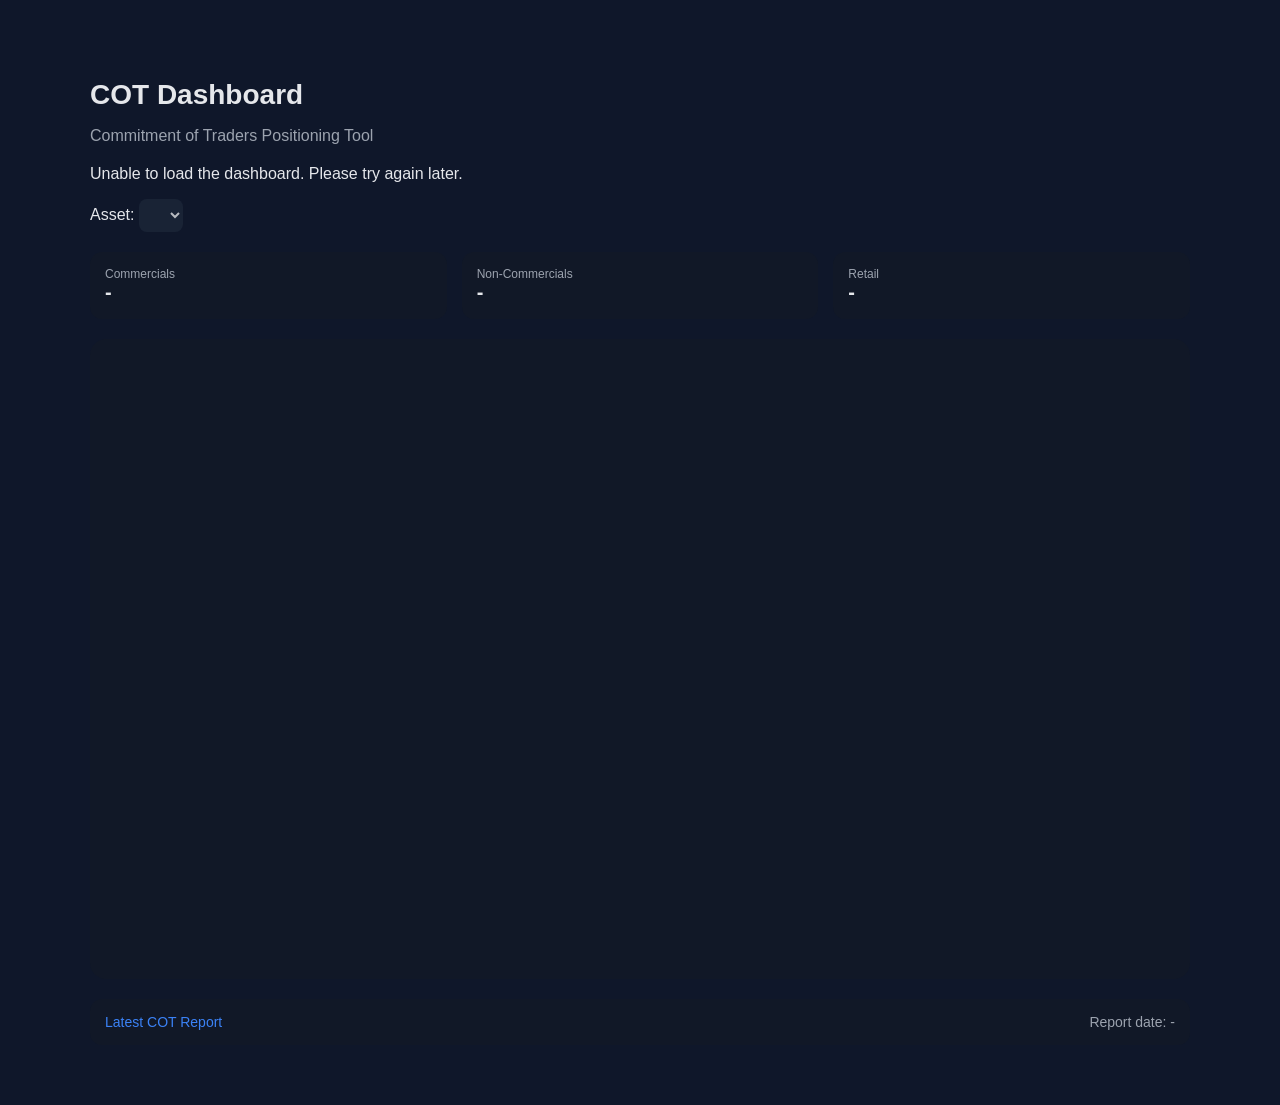
==== site/index.html @ 068308a2 "Migrate hosting from Render to GitHub Pages with automated COT data updates" ====
<!DOCTYPE html>
<html lang="en">
<head>
<meta charset="UTF-8">
<meta name="viewport" content="width=device-width, initial-scale=1">
<title>COT Dashboard</title>

<script src="https://cdn.plot.ly/plotly-2.30.0.min.js"></script>
<script src="./charts.js" defer></script>

<style>
body {
    font-family: -apple-system, BlinkMacSystemFont, "Segoe UI", Roboto, sans-serif;
    background-color: #0f172a;
    color: #e5e7eb;
    margin: 0;
}

.container {
    max-width: 1100px;
    margin: 40px auto;
    padding: 20px;
}

h1 {
    font-size: 28px;
    margin-bottom: 5px;
}

.subtitle {
    color: #9ca3af;
    margin-bottom: 20px;
}

.controls {
    margin-bottom: 20px;
}

select {
    padding: 8px 12px;
    border-radius: 8px;
    border: none;
    background: #1e293b;
    color: white;
}

/* KPI */
.kpi-row {
    display: flex;
    gap: 15px;
    margin-bottom: 20px;
}

.kpi {
    flex: 1;
    background: #111827;
    padding: 15px;
    border-radius: 12px;
}

.kpi-title {
    font-size: 12px;
    color: #9ca3af;
}

.kpi-main {
    display: flex;
    align-items: center;
    gap: 10px;
}

.kpi-value {
    font-size: 20px;
    font-weight: bold;
}

.kpi-change {
    font-size: 13px;
    opacity: 0.9;
}

/* Chart */
.card {
    background: #111827;
    padding: 20px;
    border-radius: 16px;
}

/* Footer */
.footer-bar {
    margin-top: 20px;
    padding: 15px;
    background: #111827;
    border-radius: 12px;
    display: flex;
    justify-content: space-between;
    font-size: 14px;
    color: #9ca3af;
}

.footer-bar a {
    color: #3b82f6;
    text-decoration: none;
}
@media (max-width: 700px) {
    .container { margin: 10px auto; padding: 12px; }
    .kpi-row { flex-direction: column; }
    .footer-bar { gap: 12px; flex-wrap: wrap; }
}
</style>

</head>

<body>

<div class="container">

    <h1>COT Dashboard</h1>
    <p class="subtitle">Commitment of Traders Positioning Tool</p>

    <p id="dataStatus" role="status">Loading COT data…</p>

    <div class="controls">
        <label for="assetSelect">Asset:</label>
        <select id="assetSelect" disabled></select>
    </div>

    <!-- KPI -->
    <div class="kpi-row">

        <div class="kpi">
            <div class="kpi-title">Commercials</div>
            <div class="kpi-main">
                <div class="kpi-value" id="kpiComm">-</div>
                <div class="kpi-change" id="kpiCommChange"></div>
            </div>
        </div>

        <div class="kpi">
            <div class="kpi-title">Non-Commercials</div>
            <div class="kpi-main">
                <div class="kpi-value" id="kpiNonComm">-</div>
                <div class="kpi-change" id="kpiNonCommChange"></div>
            </div>
        </div>

        <div class="kpi">
            <div class="kpi-title">Retail</div>
            <div class="kpi-main">
                <div class="kpi-value" id="kpiRetail">-</div>
                <div class="kpi-change" id="kpiRetailChange"></div>
            </div>
        </div>

    </div>

    <!-- Chart -->
    <div class="card">
        <div id="chartDiv" style="width:100%;height:600px;"></div>
    </div>

    <!-- Footer -->
    <div class="footer-bar">
        <a href="https://www.cftc.gov/MarketReports/CommitmentsofTraders/index.htm" target="_blank" rel="noopener noreferrer">
            Latest COT Report
        </a>

        <span>Report date: <span id="lastUpdate">-</span></span>
    </div>

</div>

</body>
</html>
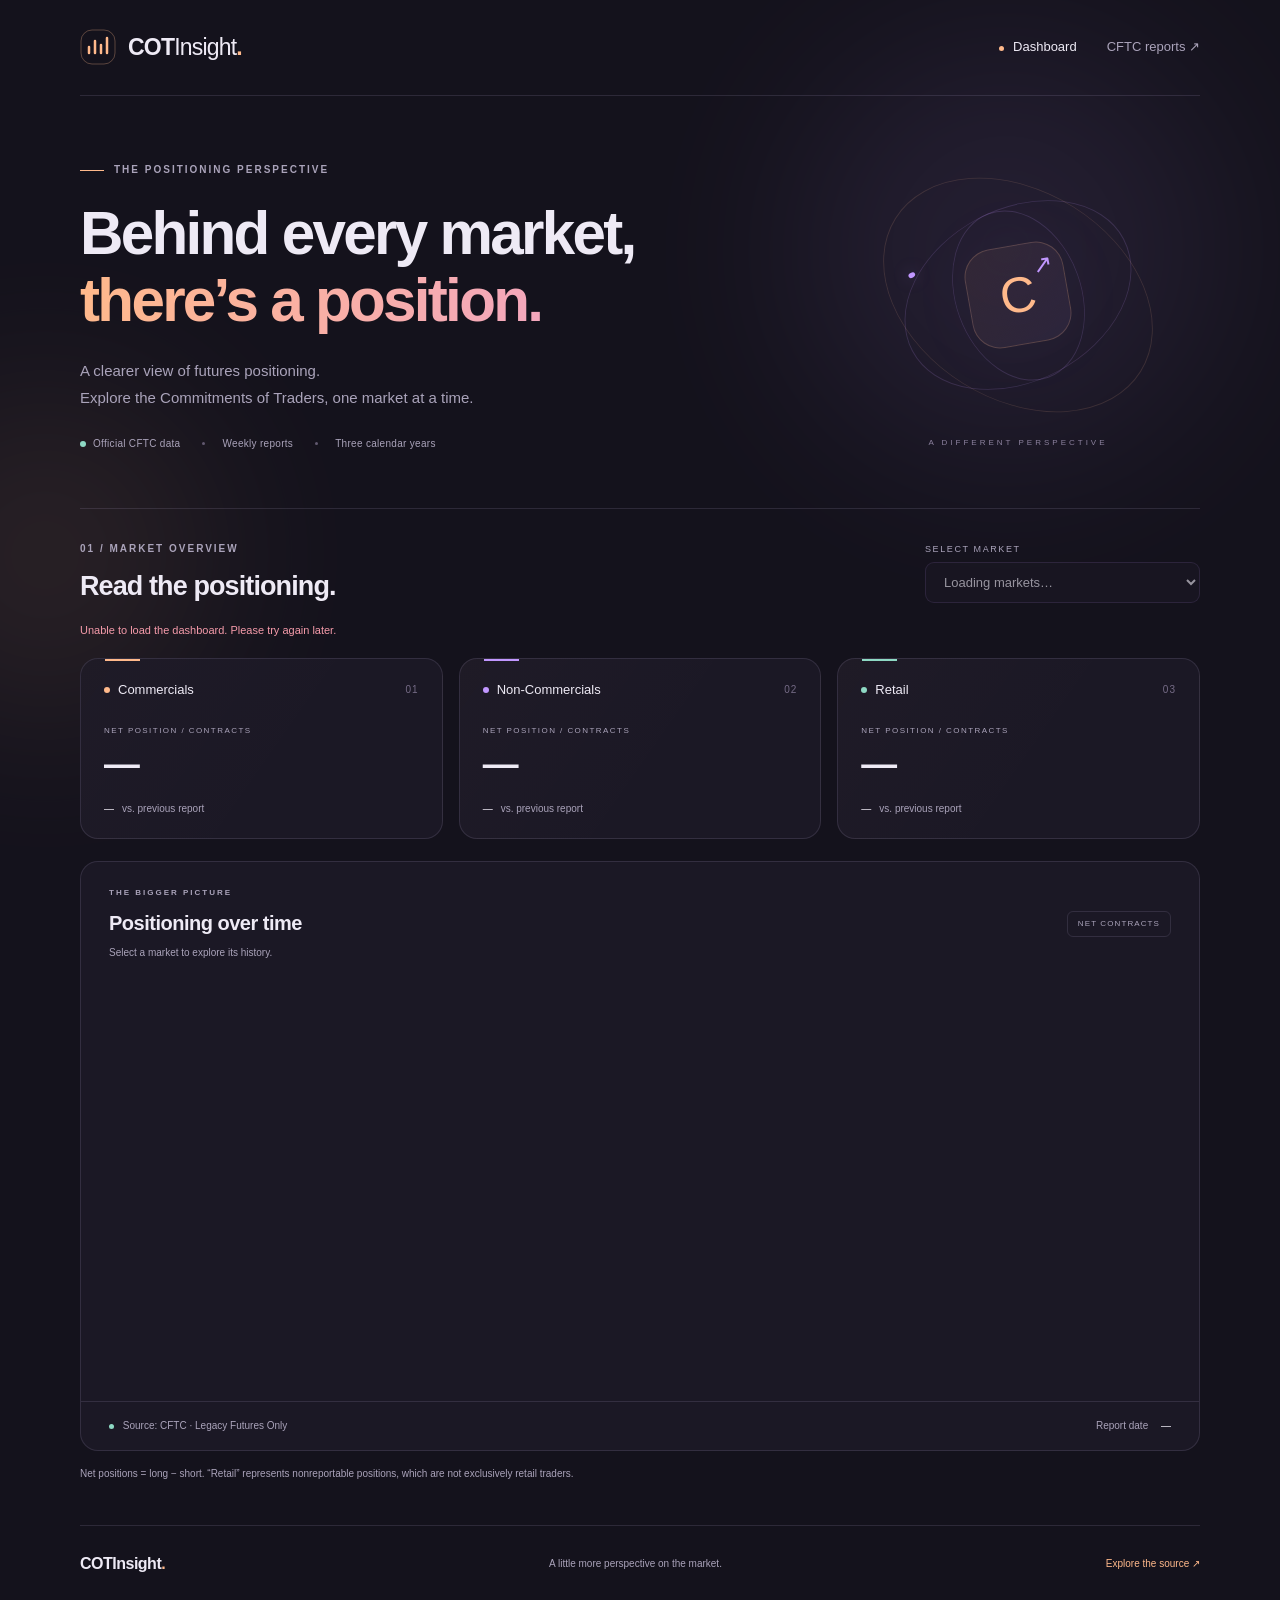
==== commit a5f6dbcd: "Redesign dashboard with animated gradients and unified theme; update website URL" ====
--- a/site/index.html
+++ b/site/index.html
@@ -1,174 +1,63 @@
 <!DOCTYPE html>
 <html lang="en">
 <head>
-<meta charset="UTF-8">
-<meta name="viewport" content="width=device-width, initial-scale=1">
-<title>COT Dashboard</title>
+    <meta charset="UTF-8">
+    <meta name="viewport" content="width=device-width, initial-scale=1">
+    <meta name="theme-color" content="#14121c">
+    <meta name="description" content="Explore futures market positioning with COTInsight. Weekly CFTC data, net positions and an interactive market view.">
+    <title>COTInsight — A clearer view of market positioning</title>
+    <link rel="icon" href="./favicon.svg" type="image/svg+xml">
+    <link rel="stylesheet" href="./styles.css">
+    <script src="https://cdn.plot.ly/plotly-2.30.0.min.js" defer></script>
+    <script src="./charts.js" defer></script>
+</head>
+<body>
+    <a class="skip-link" href="#dashboard">Skip to dashboard</a>
+    <div class="ambient ambient-one" aria-hidden="true"></div>
+    <div class="ambient ambient-two" aria-hidden="true"></div>
+    <div class="container">
+        <header class="topbar">
+            <a class="brand" href="./" aria-label="COTInsight home">
+                <svg class="brand-mark" viewBox="0 0 36 36" fill="none" aria-hidden="true"><rect x="1" y="1" width="34" height="34" rx="11" stroke="currentColor" stroke-opacity=".3"/><path d="M9 24V18M15 24V12M21 24V16M27 24V9" stroke="currentColor" stroke-width="2.5" stroke-linecap="round"/></svg>
+                <span>COT<span class="brand-light">Insight</span><span class="brand-dot">.</span></span>
+            </a>
+            <nav aria-label="Main navigation">
+                <a class="nav-active" href="#dashboard">Dashboard</a>
+                <a href="https://www.cftc.gov/MarketReports/CommitmentsofTraders/index.htm" target="_blank" rel="noopener noreferrer">CFTC reports <span aria-hidden="true">↗</span></a>
+            </nav>
+        </header>
 
-<script src="https://cdn.plot.ly/plotly-2.30.0.min.js"></script>
-<script src="./charts.js" defer></script>
+        <main>
+            <section class="hero" aria-labelledby="hero-title">
+                <div class="eyebrow"><span class="small-line"></span> THE POSITIONING PERSPECTIVE</div>
+                <h1 id="hero-title">Behind every market,<br><span class="gradient-text">there’s a position.</span></h1>
+                <p class="hero-copy">A clearer view of futures positioning.<br>Explore the Commitments of Traders, one market at a time.</p>
+                <div class="hero-tags"><span><i aria-hidden="true"></i> Official CFTC data</span><span>Weekly reports</span><span>Three calendar years</span></div>
+                <div class="hero-art" aria-hidden="true"><div class="orbit orbit-one"></div><div class="orbit orbit-two"></div><div class="orbit orbit-three"></div><div class="art-core">C<span>↗</span></div><span class="art-label">A DIFFERENT PERSPECTIVE</span></div>
+            </section>
 
-<style>
-body {
-    font-family: -apple-system, BlinkMacSystemFont, "Segoe UI", Roboto, sans-serif;
-    background-color: #0f172a;
-    color: #e5e7eb;
-    margin: 0;
-}
+            <section id="dashboard" class="dashboard" aria-labelledby="dashboard-title">
+                <div class="section-heading">
+                    <div><p class="eyebrow">01 / MARKET OVERVIEW</p><h2 id="dashboard-title">Read the positioning.</h2></div>
+                    <div class="controls"><label for="assetSelect">SELECT MARKET</label><select id="assetSelect" disabled><option value="">Loading markets…</option></select></div>
+                </div>
+                <p id="dataStatus" class="data-status" role="status">Loading COT data…</p>
 
-.container {
-    max-width: 1100px;
-    margin: 40px auto;
-    padding: 20px;
-}
+                <div class="kpi-row">
+                    <article class="kpi kpi-commercial"><div class="kpi-top"><h3 class="kpi-title"><span class="series-dot"></span>Commercials</h3><span class="card-index">01</span></div><p class="kpi-caption">NET POSITION / CONTRACTS</p><div class="kpi-value" id="kpiComm">—</div><div class="kpi-bottom"><span class="kpi-change" id="kpiCommChange">—</span><span class="comparison">vs. previous report</span></div></article>
+                    <article class="kpi kpi-noncommercial"><div class="kpi-top"><h3 class="kpi-title"><span class="series-dot"></span>Non-Commercials</h3><span class="card-index">02</span></div><p class="kpi-caption">NET POSITION / CONTRACTS</p><div class="kpi-value" id="kpiNonComm">—</div><div class="kpi-bottom"><span class="kpi-change" id="kpiNonCommChange">—</span><span class="comparison">vs. previous report</span></div></article>
+                    <article class="kpi kpi-retail"><div class="kpi-top"><h3 class="kpi-title"><span class="series-dot"></span>Retail</h3><span class="card-index">03</span></div><p class="kpi-caption">NET POSITION / CONTRACTS</p><div class="kpi-value" id="kpiRetail">—</div><div class="kpi-bottom"><span class="kpi-change" id="kpiRetailChange">—</span><span class="comparison">vs. previous report</span></div></article>
+                </div>
 
-h1 {
-    font-size: 28px;
-    margin-bottom: 5px;
-}
-
-.subtitle {
-    color: #9ca3af;
-    margin-bottom: 20px;
-}
-
-.controls {
-    margin-bottom: 20px;
-}
-
-select {
-    padding: 8px 12px;
-    border-radius: 8px;
-    border: none;
-    background: #1e293b;
-    color: white;
-}
-
-/* KPI */
-.kpi-row {
-    display: flex;
-    gap: 15px;
-    margin-bottom: 20px;
-}
-
-.kpi {
-    flex: 1;
-    background: #111827;
-    padding: 15px;
-    border-radius: 12px;
-}
-
-.kpi-title {
-    font-size: 12px;
-    color: #9ca3af;
-}
-
-.kpi-main {
-    display: flex;
-    align-items: center;
-    gap: 10px;
-}
-
-.kpi-value {
-    font-size: 20px;
-    font-weight: bold;
-}
-
-.kpi-change {
-    font-size: 13px;
-    opacity: 0.9;
-}
-
-/* Chart */
-.card {
-    background: #111827;
-    padding: 20px;
-    border-radius: 16px;
-}
-
-/* Footer */
-.footer-bar {
-    margin-top: 20px;
-    padding: 15px;
-    background: #111827;
-    border-radius: 12px;
-    display: flex;
-    justify-content: space-between;
-    font-size: 14px;
-    color: #9ca3af;
-}
-
-.footer-bar a {
-    color: #3b82f6;
-    text-decoration: none;
-}
-@media (max-width: 700px) {
-    .container { margin: 10px auto; padding: 12px; }
-    .kpi-row { flex-direction: column; }
-    .footer-bar { gap: 12px; flex-wrap: wrap; }
-}
-</style>
-
-</head>
-
-<body>
-
-<div class="container">
-
-    <h1>COT Dashboard</h1>
-    <p class="subtitle">Commitment of Traders Positioning Tool</p>
-
-    <p id="dataStatus" role="status">Loading COT data…</p>
-
-    <div class="controls">
-        <label for="assetSelect">Asset:</label>
-        <select id="assetSelect" disabled></select>
+                <article class="chart-card" aria-labelledby="chart-title">
+                    <div class="chart-heading"><div><p class="eyebrow">THE BIGGER PICTURE</p><h3 id="chart-title">Positioning over time</h3><p id="selectedMarket" class="selected-market">Select a market to explore its history.</p></div><span class="chart-badge">NET CONTRACTS</span></div>
+                    <div id="chartDiv" role="region" aria-label="Interactive net position history chart"></div>
+                    <div class="chart-footer"><span><span class="source-dot"></span> Source: CFTC · Legacy Futures Only</span><span>Report date <strong id="lastUpdate">—</strong></span></div>
+                </article>
+                <p class="data-note">Net positions = long − short. “Retail” represents nonreportable positions, which are not exclusively retail traders.</p>
+            </section>
+        </main>
+        <footer class="footer-bar"><a class="footer-brand" href="./">COTInsight<span>.</span></a><span>A little more perspective on the market.</span><a href="https://www.cftc.gov/MarketReports/CommitmentsofTraders/index.htm" target="_blank" rel="noopener noreferrer">Explore the source <span aria-hidden="true">↗</span></a></footer>
     </div>
-
-    <!-- KPI -->
-    <div class="kpi-row">
-
-        <div class="kpi">
-            <div class="kpi-title">Commercials</div>
-            <div class="kpi-main">
-                <div class="kpi-value" id="kpiComm">-</div>
-                <div class="kpi-change" id="kpiCommChange"></div>
-            </div>
-        </div>
-
-        <div class="kpi">
-            <div class="kpi-title">Non-Commercials</div>
-            <div class="kpi-main">
-                <div class="kpi-value" id="kpiNonComm">-</div>
-                <div class="kpi-change" id="kpiNonCommChange"></div>
-            </div>
-        </div>
-
-        <div class="kpi">
-            <div class="kpi-title">Retail</div>
-            <div class="kpi-main">
-                <div class="kpi-value" id="kpiRetail">-</div>
-                <div class="kpi-change" id="kpiRetailChange"></div>
-            </div>
-        </div>
-
-    </div>
-
-    <!-- Chart -->
-    <div class="card">
-        <div id="chartDiv" style="width:100%;height:600px;"></div>
-    </div>
-
-    <!-- Footer -->
-    <div class="footer-bar">
-        <a href="https://www.cftc.gov/MarketReports/CommitmentsofTraders/index.htm" target="_blank" rel="noopener noreferrer">
-            Latest COT Report
-        </a>
-
-        <span>Report date: <span id="lastUpdate">-</span></span>
-    </div>
-
-</div>
-
 </body>
 </html>
--- a/site/styles.css
+++ b/site/styles.css
@@ -0,0 +1,4 @@
+/* Shared design tokens: extend these for future sections and controls. */
+:root{color-scheme:dark;--bg:#14121c;--surface:#1b1825;--surface-raised:#211d2d;--text:#eeeaf5;--muted:#aaa3ba;--border:rgba(220,200,255,.12);--peach:#ffb98b;--lavender:#c197ff;--mint:#8ed9c4;--positive:#8ed9c4;--negative:#f59baa;--radius:18px;--font:-apple-system,BlinkMacSystemFont,"Segoe UI",sans-serif}
+*{box-sizing:border-box}html{scroll-behavior:smooth;scroll-padding-top:24px}body{margin:0;background:var(--bg);color:var(--text);font-family:var(--font);font-size:14px;line-height:1.6;-webkit-font-smoothing:antialiased}a{color:inherit;text-decoration:none}button,select{font:inherit}a,select{touch-action:manipulation}a:focus-visible,select:focus-visible{outline:2px solid var(--peach);outline-offset:5px}::selection{background:#c197ff55}.container{max-width:1200px;margin:0 auto;padding:0 40px;position:relative}.ambient{position:absolute;pointer-events:none;z-index:-1;border-radius:50%;filter:blur(90px);opacity:.09}.ambient-one{width:420px;height:420px;background:var(--lavender);right:5%;top:40px}.ambient-two{width:330px;height:330px;background:var(--peach);left:-120px;top:390px}.skip-link{position:fixed;top:-100px;left:20px;padding:12px 20px;background:var(--surface);z-index:10}.skip-link:focus{top:12px}.topbar{height:96px;display:flex;align-items:center;justify-content:space-between;border-bottom:1px solid var(--border)}.brand{display:flex;align-items:center;gap:12px;font-size:23px;font-weight:750;letter-spacing:-.8px}.brand-mark{width:36px;color:var(--peach)}.brand-light{font-weight:400}.brand-dot,.footer-brand span{color:var(--peach)}nav{display:flex;gap:30px;align-items:center;font-size:13px;color:var(--muted)}nav a:hover,.footer-bar a:hover{color:var(--peach)}nav .nav-active{color:var(--text)}nav .nav-active:before{content:"";display:inline-block;width:5px;height:5px;background:var(--peach);border-radius:50%;margin-right:9px}.hero{position:relative;padding:66px 0 56px;overflow:hidden}.eyebrow{font-size:10px;font-weight:650;letter-spacing:2px;color:var(--muted);margin:0 0 12px}.hero>.eyebrow{display:flex;align-items:center;gap:10px}.small-line{height:1px;width:24px;background:var(--peach)}h1{font-size:clamp(40px,4.7vw,62px);line-height:1.12;letter-spacing:-2.7px;font-weight:650;margin:22px 0}h2{font-size:27px;letter-spacing:-.9px;line-height:1.3;margin:0;font-weight:600}.gradient-text{color:var(--peach);background:linear-gradient(100deg,var(--peach),#f4a7bc,var(--lavender),var(--peach));background-size:300% 100%;background-clip:text;-webkit-background-clip:text;-webkit-text-fill-color:transparent;animation:gradient-flow 12s ease-in-out infinite}.hero-copy{color:var(--muted);font-size:15px;line-height:1.8;margin:0}.hero-tags{display:flex;gap:22px;margin-top:25px;font-size:10px;letter-spacing:.3px;color:var(--muted)}.hero-tags span{display:flex;align-items:center;gap:7px}.hero-tags span+span:before{content:"";width:3px;height:3px;background:#625970;border-radius:50%;margin-right:10px}.hero-tags i{width:6px;height:6px;background:var(--mint);border-radius:50%}.hero-art{position:absolute;right:27px;top:44px;width:310px;height:310px;display:grid;place-items:center}.orbit{position:absolute;width:240px;height:240px;border:1px solid #c197ff2a;border-radius:50%;transform:rotate(-28deg) scaleY(.72)}.orbit-two{width:290px;height:290px;transform:rotate(32deg) scaleY(.72);border-color:#ffb98b24}.orbit-three{width:175px;height:175px;transform:rotate(70deg) scaleY(.72)}.orbit-one:after{content:"";position:absolute;top:22px;left:31px;width:7px;height:7px;border-radius:50%;background:var(--lavender);box-shadow:0 0 20px #c197ff66}.art-core{height:100px;width:100px;display:grid;place-items:center;border:1px solid #ffb98b33;border-radius:28px;background:linear-gradient(135deg,#ffb98b12,#c197ff12);font-size:50px;font-weight:300;color:var(--peach);transform:rotate(-10deg);box-shadow:0 0 80px #c197ff0b}.art-core span{position:absolute;font-size:24px;right:10px;top:4px;color:var(--lavender)}.art-label{position:absolute;bottom:0;font-size:8px;letter-spacing:3px;color:#8c819e}.dashboard{border-top:1px solid var(--border);padding-top:32px}.section-heading{display:flex;align-items:center;justify-content:space-between;gap:20px}.controls{display:flex;flex-direction:column;gap:6px;width:275px}.controls label{font-size:9px;letter-spacing:1.6px;color:var(--muted)}select{width:100%;padding:11px 36px 11px 14px;border:1px solid #c197ff33;border-radius:9px;background:var(--surface);color:var(--text);cursor:pointer;font-size:13px;text-overflow:ellipsis}select:disabled{opacity:.6;cursor:wait}option{background:var(--surface);color:var(--text)}.data-status{margin:18px 0;color:var(--muted);font-size:11px;min-height:18px}.data-status[data-state="error"]{color:var(--negative)}.kpi-row{display:grid;grid-template-columns:repeat(3,minmax(0,1fr));gap:16px;margin-bottom:22px}.kpi{--series:var(--peach);position:relative;border:1px solid var(--border);border-radius:var(--radius);padding:21px 23px;background:linear-gradient(125deg,#ffb98b04,transparent 60%),var(--surface);transition:border-color .2s,transform .2s;overflow:hidden}.kpi:hover{border-color:#c197ff44;transform:translateY(-2px)}.kpi-noncommercial{--series:var(--lavender)}.kpi-retail{--series:var(--mint)}.kpi:after{content:"";position:absolute;top:0;left:24px;width:35px;height:2px;background:var(--series)}.kpi-top{display:flex;align-items:center;justify-content:space-between}.kpi-title{margin:0;font-size:13px;font-weight:500;display:flex;align-items:center;gap:8px}.series-dot{width:6px;height:6px;border-radius:50%;background:var(--series)}.card-index{font-size:10px;color:#756b86;letter-spacing:1px}.kpi-caption{font-size:8px;letter-spacing:1.45px;color:var(--muted);margin:24px 0 4px}.kpi-value{font-size:clamp(25px,2.8vw,36px);letter-spacing:-1.3px;line-height:1.3;font-weight:550;font-variant-numeric:tabular-nums;color:var(--text)}.kpi-bottom{display:flex;gap:8px;align-items:center;flex-wrap:wrap;margin-top:13px;font-size:10px}.kpi-change{font-variant-numeric:tabular-nums}.comparison{color:var(--muted)}.chart-card{background:var(--surface);border:1px solid var(--border);border-radius:var(--radius);overflow:hidden}.chart-heading{display:flex;justify-content:space-between;align-items:center;padding:25px 28px 0;gap:15px}.chart-heading .eyebrow{font-size:8px;margin-bottom:7px}.chart-heading h3{font-size:20px;font-weight:550;letter-spacing:-.5px;margin:0}.selected-market{color:var(--muted);font-size:10px;margin:6px 0 0;overflow-wrap:anywhere}.chart-badge{font-size:8px;letter-spacing:1.1px;padding:6px 10px;border:1px solid var(--border);border-radius:6px;white-space:nowrap;color:var(--muted)}#chartDiv{height:440px;width:100%}.chart-footer{padding:16px 28px;border-top:1px solid var(--border);display:flex;justify-content:space-between;gap:12px;flex-wrap:wrap;font-size:10px;color:var(--muted)}.chart-footer strong{font-weight:500;color:var(--text);margin-left:10px;font-variant-numeric:tabular-nums}.source-dot{display:inline-block;width:5px;height:5px;background:var(--mint);border-radius:50%;margin-right:6px}.data-note{color:var(--muted);font-size:10px;margin:14px 0 0;line-height:1.8}.footer-bar{margin-top:42px;padding:25px 0 32px;border-top:1px solid var(--border);display:flex;align-items:center;justify-content:space-between;gap:18px;font-size:10px;color:var(--muted)}.footer-brand{font-size:16px;font-weight:600;color:var(--text);letter-spacing:-.5px}.footer-bar>a:last-child{color:var(--peach)}@keyframes gradient-flow{0%,100%{background-position:0% 50%}50%{background-position:100% 50%}}@media(min-width:1500px){.hero{padding-top:78px;padding-bottom:68px}}@media(max-width:1000px){.hero-art{right:-45px;opacity:.65;transform:scale(.8)}h1{font-size:50px}.hero-copy{max-width:500px}.kpi{padding:20px 18px}.hero h1,.hero-copy,.hero-tags{position:relative;z-index:1}}@media(max-width:760px){.container{padding:0 22px}.topbar{height:78px}.brand{font-size:21px}nav{gap:18px;font-size:11px}nav .nav-active{display:none}.hero{padding:42px 0 35px}.hero-art{display:none}h1{font-size:clamp(35px,7vw,50px);letter-spacing:-1.7px}.hero-copy{font-size:13px}.hero-tags{gap:10px;font-size:9px;flex-wrap:wrap}.hero-tags span+span:before{margin-right:2px}.section-heading{align-items:flex-start}h2{font-size:23px}.controls{width:220px}.kpi-row{gap:10px}.kpi{padding:18px 14px}.kpi-title{font-size:11px}.card-index{display:none}.kpi-value{font-size:27px}.kpi-caption{font-size:7px;letter-spacing:.7px}.kpi-bottom{font-size:9px}.chart-heading{padding:22px 20px 0}.chart-footer{padding:15px 20px}#chartDiv{height:390px}.footer-bar{flex-wrap:wrap}.footer-bar>span{display:none}}@media(max-width:520px){.section-heading{flex-direction:column;gap:18px}.controls{width:100%}.kpi-row{grid-template-columns:1fr}.kpi{padding:18px 20px}.kpi-caption{margin-top:15px;font-size:8px}.kpi-title{font-size:13px}.kpi-value{font-size:34px}.kpi-bottom{position:absolute;right:20px;bottom:22px;max-width:110px;justify-content:flex-end;gap:2px;font-size:10px}.comparison{text-align:right}.card-index{display:inline}.chart-badge{display:none}.eyebrow{font-size:9px;letter-spacing:1.5px}.hero-tags{gap:9px}#chartDiv{height:350px}.chart-heading h3{font-size:18px}}
+@media(prefers-reduced-motion:reduce){html{scroll-behavior:auto}*,*::before,*::after{animation:none!important;transition:none!important}.gradient-text{background-position:40% 50%}}
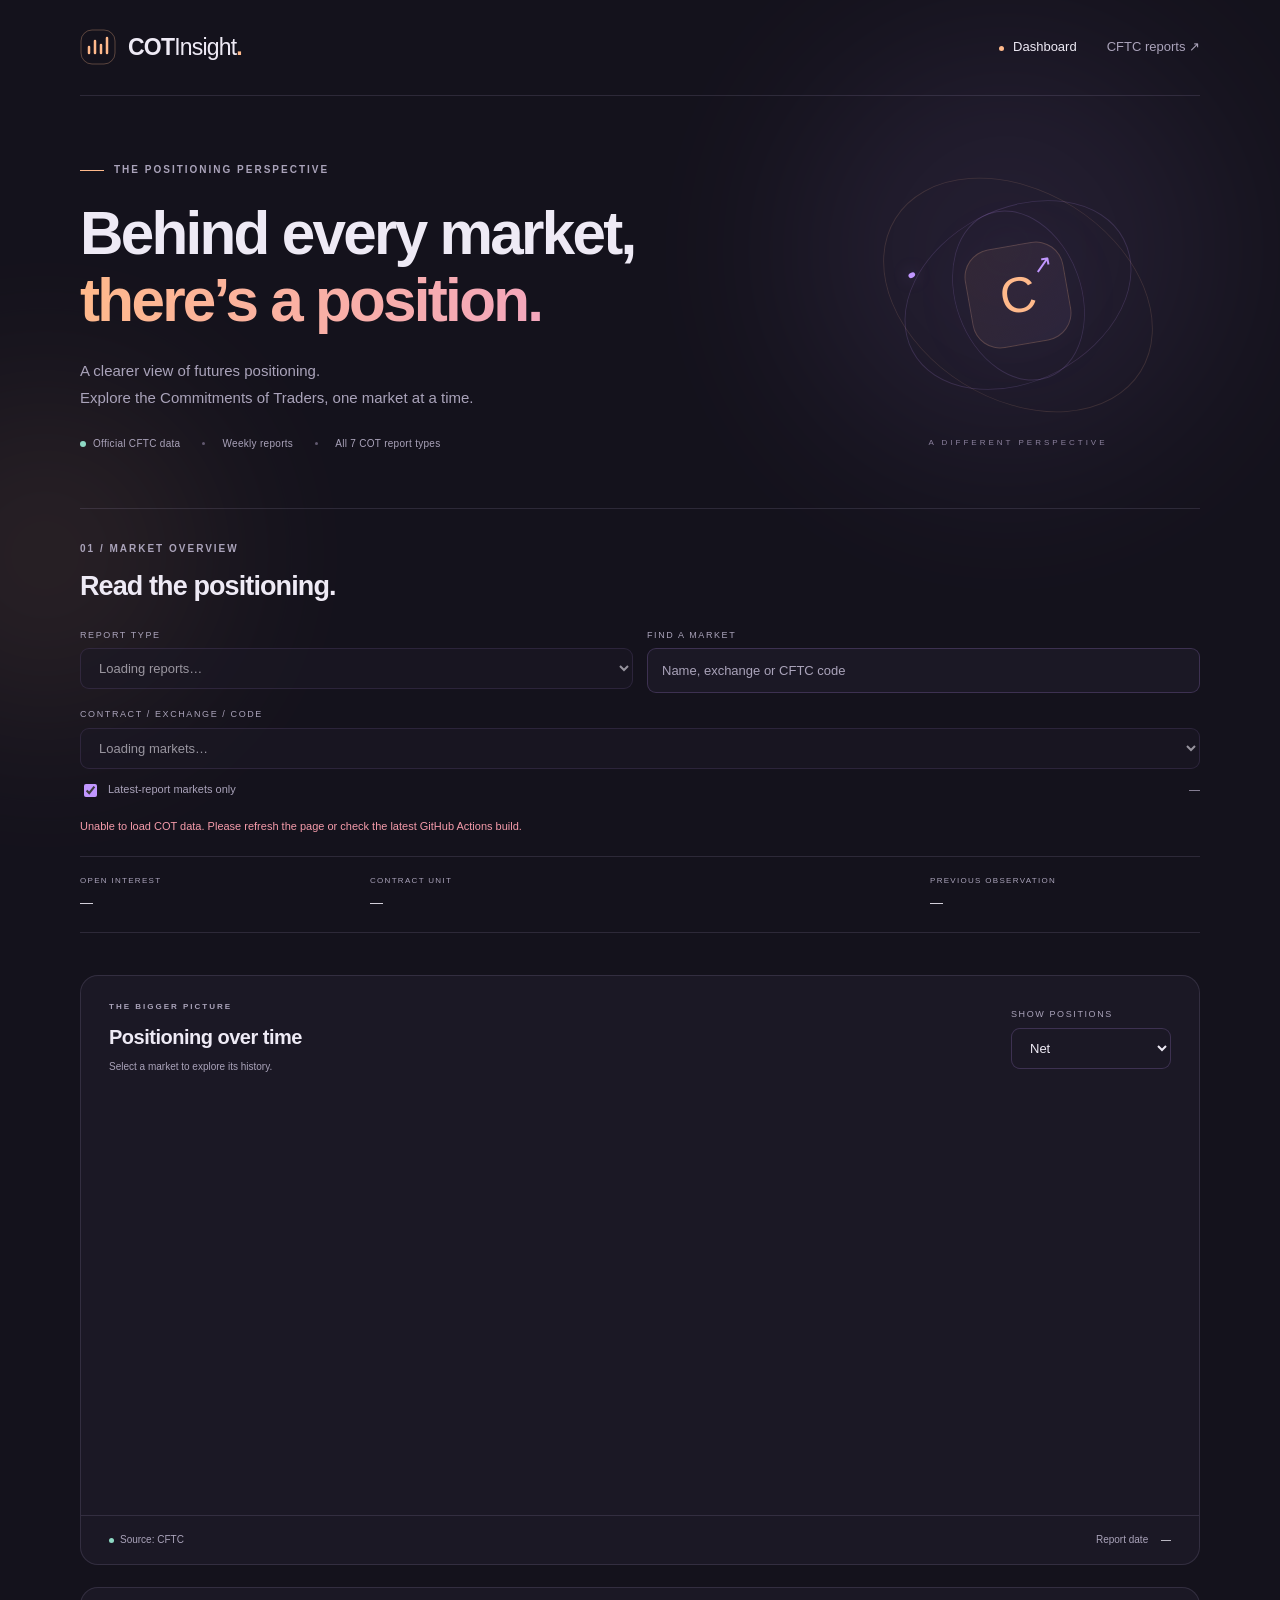
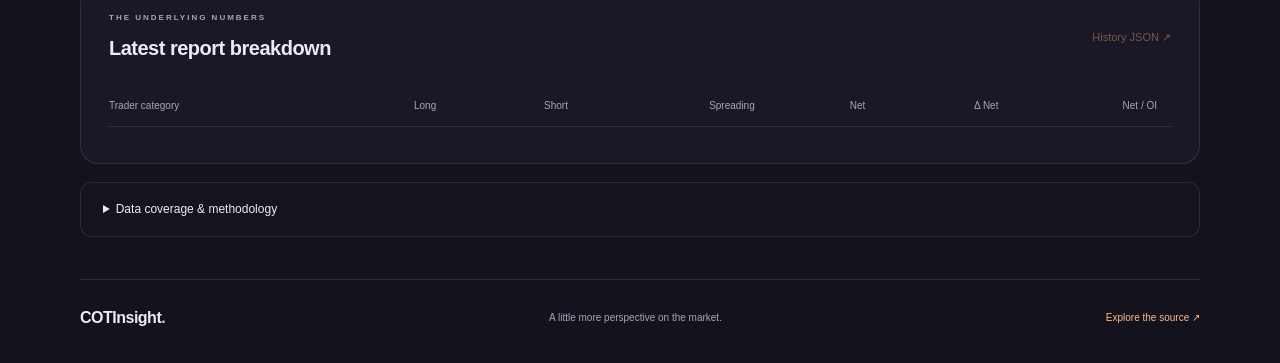
==== commit 6673ad98: "Rebuild COT ingestion with official archives and verified report schemas" ====
--- a/site/index.html
+++ b/site/index.html
@@ -32,29 +32,43 @@
                 <div class="eyebrow"><span class="small-line"></span> THE POSITIONING PERSPECTIVE</div>
                 <h1 id="hero-title">Behind every market,<br><span class="gradient-text">there’s a position.</span></h1>
                 <p class="hero-copy">A clearer view of futures positioning.<br>Explore the Commitments of Traders, one market at a time.</p>
-                <div class="hero-tags"><span><i aria-hidden="true"></i> Official CFTC data</span><span>Weekly reports</span><span>Three calendar years</span></div>
+                <div class="hero-tags"><span><i aria-hidden="true"></i> Official CFTC data</span><span>Weekly reports</span><span id="dataCoverage">All 7 COT report types</span></div>
                 <div class="hero-art" aria-hidden="true"><div class="orbit orbit-one"></div><div class="orbit orbit-two"></div><div class="orbit orbit-three"></div><div class="art-core">C<span>↗</span></div><span class="art-label">A DIFFERENT PERSPECTIVE</span></div>
             </section>
 
             <section id="dashboard" class="dashboard" aria-labelledby="dashboard-title">
                 <div class="section-heading">
                     <div><p class="eyebrow">01 / MARKET OVERVIEW</p><h2 id="dashboard-title">Read the positioning.</h2></div>
-                    <div class="controls"><label for="assetSelect">SELECT MARKET</label><select id="assetSelect" disabled><option value="">Loading markets…</option></select></div>
                 </div>
+                <div class="data-controls">
+                    <div class="controls"><label for="reportSelect">REPORT TYPE</label><select id="reportSelect" disabled><option>Loading reports…</option></select></div>
+                    <div class="controls"><label for="marketSearch">FIND A MARKET</label><input id="marketSearch" type="search" placeholder="Name, exchange or CFTC code" disabled autocomplete="off"></div>
+                    <div class="controls market-control"><label for="assetSelect">CONTRACT / EXCHANGE / CODE</label><select id="assetSelect" disabled><option>Loading markets…</option></select></div>
+                </div>
+                <div class="filter-summary"><label class="checkbox-label"><input type="checkbox" id="latestOnly" checked> Latest-report markets only</label><span id="marketCount">—</span></div>
+                <p id="reportDescription" class="report-description"></p>
                 <p id="dataStatus" class="data-status" role="status">Loading COT data…</p>
 
-                <div class="kpi-row">
-                    <article class="kpi kpi-commercial"><div class="kpi-top"><h3 class="kpi-title"><span class="series-dot"></span>Commercials</h3><span class="card-index">01</span></div><p class="kpi-caption">NET POSITION / CONTRACTS</p><div class="kpi-value" id="kpiComm">—</div><div class="kpi-bottom"><span class="kpi-change" id="kpiCommChange">—</span><span class="comparison">vs. previous report</span></div></article>
-                    <article class="kpi kpi-noncommercial"><div class="kpi-top"><h3 class="kpi-title"><span class="series-dot"></span>Non-Commercials</h3><span class="card-index">02</span></div><p class="kpi-caption">NET POSITION / CONTRACTS</p><div class="kpi-value" id="kpiNonComm">—</div><div class="kpi-bottom"><span class="kpi-change" id="kpiNonCommChange">—</span><span class="comparison">vs. previous report</span></div></article>
-                    <article class="kpi kpi-retail"><div class="kpi-top"><h3 class="kpi-title"><span class="series-dot"></span>Retail</h3><span class="card-index">03</span></div><p class="kpi-caption">NET POSITION / CONTRACTS</p><div class="kpi-value" id="kpiRetail">—</div><div class="kpi-bottom"><span class="kpi-change" id="kpiRetailChange">—</span><span class="comparison">vs. previous report</span></div></article>
-                </div>
-
-                <article class="chart-card" aria-labelledby="chart-title">
-                    <div class="chart-heading"><div><p class="eyebrow">THE BIGGER PICTURE</p><h3 id="chart-title">Positioning over time</h3><p id="selectedMarket" class="selected-market">Select a market to explore its history.</p></div><span class="chart-badge">NET CONTRACTS</span></div>
+                <div class="market-facts"><div><span>OPEN INTEREST</span><strong id="openInterest">—</strong></div><div><span>CONTRACT UNIT</span><strong id="unitLabel">—</strong></div><div><span>PREVIOUS OBSERVATION</span><strong id="comparisonDate">—</strong></div></div>
+                <div class="kpi-row" id="kpiRow" aria-live="polite"></div>
+                <article class="chart-card" aria-labelledby="chartTitle">
+                    <div class="chart-heading"><div><p class="eyebrow">THE BIGGER PICTURE</p><h3 id="chartTitle">Positioning over time</h3><p id="selectedMarket" class="selected-market">Select a market to explore its history.</p></div><div class="controls chart-metric"><label for="metricSelect">SHOW POSITIONS</label><select id="metricSelect"><option value="net">Net</option><option value="long">Long</option><option value="short">Short</option><option value="spreading">Spreading</option></select></div></div>
                     <div id="chartDiv" role="region" aria-label="Interactive net position history chart"></div>
-                    <div class="chart-footer"><span><span class="source-dot"></span> Source: CFTC · Legacy Futures Only</span><span>Report date <strong id="lastUpdate">—</strong></span></div>
+                    <div class="chart-footer"><span><span class="source-dot"></span><span id="sourceLabel">Source: CFTC</span></span><span>Report date <strong id="lastUpdate">—</strong></span></div>
                 </article>
-                <p class="data-note">Net positions = long − short. “Retail” represents nonreportable positions, which are not exclusively retail traders.</p>
+                <section class="positions-panel" aria-labelledby="positionsTitle">
+                    <div class="table-heading"><div><p class="eyebrow">THE UNDERLYING NUMBERS</p><h3 id="positionsTitle">Latest report breakdown</h3></div><a id="historyDownload" class="export-link" download aria-disabled="true">History JSON ↗</a></div>
+                    <div class="table-scroll" tabindex="0" role="region" aria-label="Latest positions, horizontally scrollable"><table><thead><tr><th scope="col">Trader category</th><th scope="col">Long</th><th scope="col">Short</th><th scope="col">Spreading</th><th scope="col">Net</th><th scope="col">Δ Net</th><th scope="col">Net / OI</th></tr></thead><tbody id="positionsBody"></tbody></table></div>
+                    <p id="comparisonNote" class="data-note"></p><p id="roundingNote" class="data-note"></p>
+                </section>
+                <details class="methodology"><summary>Data coverage &amp; methodology</summary><div class="methodology-body">
+                    <p>Coverage: <span id="coverageText">—</span>. Dataset built: <span id="generatedAt">—</span>.</p>
+                    <p>Markets are identified by CFTC contract code, separately for each report type. Mini, Micro, exchange-specific and consolidated series are never merged. Turn off “Latest-report markets only” to include older series.</p>
+                    <p>Net = Long − Short. Spreading positions count on both sides and do not add to Net. Net / OI is a signed net share of total open interest. “—” means missing data or a field not applicable to that category; it does not mean zero.</p>
+                    <p>Dates refer to the position reference date, not the publication or download date. Changes compare consecutive available observations, with their dates shown above. Nonreportable positions are not exclusively retail traders. Green/red changes indicate direction, not profitability.</p>
+                    <p>The chart and table use the source's All-maturities position fields. Other published columns, including changes, percentages, trader counts, concentration and Old/Other maturity fields where provided, remain in the complete source JSON. Each raw row references its original column schema; suppressed values are preserved.</p>
+                    <div class="methodology-links"><a id="rawDownload" class="export-link" download aria-disabled="true">Complete source JSON ↗</a><a href="https://www.cftc.gov/MarketReports/CommitmentsofTraders/HistoricalCompressed/index.htm" target="_blank" rel="noopener noreferrer">Official archives ↗</a><a href="https://www.cftc.gov/MarketReports/CommitmentsofTraders/ExplanatoryNotes/index.htm" target="_blank" rel="noopener noreferrer">CFTC definitions ↗</a></div>
+                </div></details>
             </section>
         </main>
         <footer class="footer-bar"><a class="footer-brand" href="./">COTInsight<span>.</span></a><span>A little more perspective on the market.</span><a href="https://www.cftc.gov/MarketReports/CommitmentsofTraders/index.htm" target="_blank" rel="noopener noreferrer">Explore the source <span aria-hidden="true">↗</span></a></footer>
--- a/site/styles.css
+++ b/site/styles.css
@@ -2,3 +2,7 @@
 :root{color-scheme:dark;--bg:#14121c;--surface:#1b1825;--surface-raised:#211d2d;--text:#eeeaf5;--muted:#aaa3ba;--border:rgba(220,200,255,.12);--peach:#ffb98b;--lavender:#c197ff;--mint:#8ed9c4;--positive:#8ed9c4;--negative:#f59baa;--radius:18px;--font:-apple-system,BlinkMacSystemFont,"Segoe UI",sans-serif}
 *{box-sizing:border-box}html{scroll-behavior:smooth;scroll-padding-top:24px}body{margin:0;background:var(--bg);color:var(--text);font-family:var(--font);font-size:14px;line-height:1.6;-webkit-font-smoothing:antialiased}a{color:inherit;text-decoration:none}button,select{font:inherit}a,select{touch-action:manipulation}a:focus-visible,select:focus-visible{outline:2px solid var(--peach);outline-offset:5px}::selection{background:#c197ff55}.container{max-width:1200px;margin:0 auto;padding:0 40px;position:relative}.ambient{position:absolute;pointer-events:none;z-index:-1;border-radius:50%;filter:blur(90px);opacity:.09}.ambient-one{width:420px;height:420px;background:var(--lavender);right:5%;top:40px}.ambient-two{width:330px;height:330px;background:var(--peach);left:-120px;top:390px}.skip-link{position:fixed;top:-100px;left:20px;padding:12px 20px;background:var(--surface);z-index:10}.skip-link:focus{top:12px}.topbar{height:96px;display:flex;align-items:center;justify-content:space-between;border-bottom:1px solid var(--border)}.brand{display:flex;align-items:center;gap:12px;font-size:23px;font-weight:750;letter-spacing:-.8px}.brand-mark{width:36px;color:var(--peach)}.brand-light{font-weight:400}.brand-dot,.footer-brand span{color:var(--peach)}nav{display:flex;gap:30px;align-items:center;font-size:13px;color:var(--muted)}nav a:hover,.footer-bar a:hover{color:var(--peach)}nav .nav-active{color:var(--text)}nav .nav-active:before{content:"";display:inline-block;width:5px;height:5px;background:var(--peach);border-radius:50%;margin-right:9px}.hero{position:relative;padding:66px 0 56px;overflow:hidden}.eyebrow{font-size:10px;font-weight:650;letter-spacing:2px;color:var(--muted);margin:0 0 12px}.hero>.eyebrow{display:flex;align-items:center;gap:10px}.small-line{height:1px;width:24px;background:var(--peach)}h1{font-size:clamp(40px,4.7vw,62px);line-height:1.12;letter-spacing:-2.7px;font-weight:650;margin:22px 0}h2{font-size:27px;letter-spacing:-.9px;line-height:1.3;margin:0;font-weight:600}.gradient-text{color:var(--peach);background:linear-gradient(100deg,var(--peach),#f4a7bc,var(--lavender),var(--peach));background-size:300% 100%;background-clip:text;-webkit-background-clip:text;-webkit-text-fill-color:transparent;animation:gradient-flow 12s ease-in-out infinite}.hero-copy{color:var(--muted);font-size:15px;line-height:1.8;margin:0}.hero-tags{display:flex;gap:22px;margin-top:25px;font-size:10px;letter-spacing:.3px;color:var(--muted)}.hero-tags span{display:flex;align-items:center;gap:7px}.hero-tags span+span:before{content:"";width:3px;height:3px;background:#625970;border-radius:50%;margin-right:10px}.hero-tags i{width:6px;height:6px;background:var(--mint);border-radius:50%}.hero-art{position:absolute;right:27px;top:44px;width:310px;height:310px;display:grid;place-items:center}.orbit{position:absolute;width:240px;height:240px;border:1px solid #c197ff2a;border-radius:50%;transform:rotate(-28deg) scaleY(.72)}.orbit-two{width:290px;height:290px;transform:rotate(32deg) scaleY(.72);border-color:#ffb98b24}.orbit-three{width:175px;height:175px;transform:rotate(70deg) scaleY(.72)}.orbit-one:after{content:"";position:absolute;top:22px;left:31px;width:7px;height:7px;border-radius:50%;background:var(--lavender);box-shadow:0 0 20px #c197ff66}.art-core{height:100px;width:100px;display:grid;place-items:center;border:1px solid #ffb98b33;border-radius:28px;background:linear-gradient(135deg,#ffb98b12,#c197ff12);font-size:50px;font-weight:300;color:var(--peach);transform:rotate(-10deg);box-shadow:0 0 80px #c197ff0b}.art-core span{position:absolute;font-size:24px;right:10px;top:4px;color:var(--lavender)}.art-label{position:absolute;bottom:0;font-size:8px;letter-spacing:3px;color:#8c819e}.dashboard{border-top:1px solid var(--border);padding-top:32px}.section-heading{display:flex;align-items:center;justify-content:space-between;gap:20px}.controls{display:flex;flex-direction:column;gap:6px;width:275px}.controls label{font-size:9px;letter-spacing:1.6px;color:var(--muted)}select{width:100%;padding:11px 36px 11px 14px;border:1px solid #c197ff33;border-radius:9px;background:var(--surface);color:var(--text);cursor:pointer;font-size:13px;text-overflow:ellipsis}select:disabled{opacity:.6;cursor:wait}option{background:var(--surface);color:var(--text)}.data-status{margin:18px 0;color:var(--muted);font-size:11px;min-height:18px}.data-status[data-state="error"]{color:var(--negative)}.kpi-row{display:grid;grid-template-columns:repeat(3,minmax(0,1fr));gap:16px;margin-bottom:22px}.kpi{--series:var(--peach);position:relative;border:1px solid var(--border);border-radius:var(--radius);padding:21px 23px;background:linear-gradient(125deg,#ffb98b04,transparent 60%),var(--surface);transition:border-color .2s,transform .2s;overflow:hidden}.kpi:hover{border-color:#c197ff44;transform:translateY(-2px)}.kpi-noncommercial{--series:var(--lavender)}.kpi-retail{--series:var(--mint)}.kpi:after{content:"";position:absolute;top:0;left:24px;width:35px;height:2px;background:var(--series)}.kpi-top{display:flex;align-items:center;justify-content:space-between}.kpi-title{margin:0;font-size:13px;font-weight:500;display:flex;align-items:center;gap:8px}.series-dot{width:6px;height:6px;border-radius:50%;background:var(--series)}.card-index{font-size:10px;color:#756b86;letter-spacing:1px}.kpi-caption{font-size:8px;letter-spacing:1.45px;color:var(--muted);margin:24px 0 4px}.kpi-value{font-size:clamp(25px,2.8vw,36px);letter-spacing:-1.3px;line-height:1.3;font-weight:550;font-variant-numeric:tabular-nums;color:var(--text)}.kpi-bottom{display:flex;gap:8px;align-items:center;flex-wrap:wrap;margin-top:13px;font-size:10px}.kpi-change{font-variant-numeric:tabular-nums}.comparison{color:var(--muted)}.chart-card{background:var(--surface);border:1px solid var(--border);border-radius:var(--radius);overflow:hidden}.chart-heading{display:flex;justify-content:space-between;align-items:center;padding:25px 28px 0;gap:15px}.chart-heading .eyebrow{font-size:8px;margin-bottom:7px}.chart-heading h3{font-size:20px;font-weight:550;letter-spacing:-.5px;margin:0}.selected-market{color:var(--muted);font-size:10px;margin:6px 0 0;overflow-wrap:anywhere}.chart-badge{font-size:8px;letter-spacing:1.1px;padding:6px 10px;border:1px solid var(--border);border-radius:6px;white-space:nowrap;color:var(--muted)}#chartDiv{height:440px;width:100%}.chart-footer{padding:16px 28px;border-top:1px solid var(--border);display:flex;justify-content:space-between;gap:12px;flex-wrap:wrap;font-size:10px;color:var(--muted)}.chart-footer strong{font-weight:500;color:var(--text);margin-left:10px;font-variant-numeric:tabular-nums}.source-dot{display:inline-block;width:5px;height:5px;background:var(--mint);border-radius:50%;margin-right:6px}.data-note{color:var(--muted);font-size:10px;margin:14px 0 0;line-height:1.8}.footer-bar{margin-top:42px;padding:25px 0 32px;border-top:1px solid var(--border);display:flex;align-items:center;justify-content:space-between;gap:18px;font-size:10px;color:var(--muted)}.footer-brand{font-size:16px;font-weight:600;color:var(--text);letter-spacing:-.5px}.footer-bar>a:last-child{color:var(--peach)}@keyframes gradient-flow{0%,100%{background-position:0% 50%}50%{background-position:100% 50%}}@media(min-width:1500px){.hero{padding-top:78px;padding-bottom:68px}}@media(max-width:1000px){.hero-art{right:-45px;opacity:.65;transform:scale(.8)}h1{font-size:50px}.hero-copy{max-width:500px}.kpi{padding:20px 18px}.hero h1,.hero-copy,.hero-tags{position:relative;z-index:1}}@media(max-width:760px){.container{padding:0 22px}.topbar{height:78px}.brand{font-size:21px}nav{gap:18px;font-size:11px}nav .nav-active{display:none}.hero{padding:42px 0 35px}.hero-art{display:none}h1{font-size:clamp(35px,7vw,50px);letter-spacing:-1.7px}.hero-copy{font-size:13px}.hero-tags{gap:10px;font-size:9px;flex-wrap:wrap}.hero-tags span+span:before{margin-right:2px}.section-heading{align-items:flex-start}h2{font-size:23px}.controls{width:220px}.kpi-row{gap:10px}.kpi{padding:18px 14px}.kpi-title{font-size:11px}.card-index{display:none}.kpi-value{font-size:27px}.kpi-caption{font-size:7px;letter-spacing:.7px}.kpi-bottom{font-size:9px}.chart-heading{padding:22px 20px 0}.chart-footer{padding:15px 20px}#chartDiv{height:390px}.footer-bar{flex-wrap:wrap}.footer-bar>span{display:none}}@media(max-width:520px){.section-heading{flex-direction:column;gap:18px}.controls{width:100%}.kpi-row{grid-template-columns:1fr}.kpi{padding:18px 20px}.kpi-caption{margin-top:15px;font-size:8px}.kpi-title{font-size:13px}.kpi-value{font-size:34px}.kpi-bottom{position:absolute;right:20px;bottom:22px;max-width:110px;justify-content:flex-end;gap:2px;font-size:10px}.comparison{text-align:right}.card-index{display:inline}.chart-badge{display:none}.eyebrow{font-size:9px;letter-spacing:1.5px}.hero-tags{gap:9px}#chartDiv{height:350px}.chart-heading h3{font-size:18px}}
 @media(prefers-reduced-motion:reduce){html{scroll-behavior:auto}*,*::before,*::after{animation:none!important;transition:none!important}.gradient-text{background-position:40% 50%}}
+/* Report-independent data controls and tables. */
+.data-controls{display:grid;grid-template-columns:1fr 1fr;gap:14px;margin-top:24px}.data-controls .controls{width:100%;min-width:0}.data-controls .market-control{grid-column:1/-1}input[type="search"]{width:100%;font:inherit;font-size:13px;padding:11px 14px;border:1px solid #c197ff33;border-radius:9px;background:var(--surface);color:var(--text);height:45px}input[type="search"]:focus-visible,.table-scroll:focus-visible,summary:focus-visible{outline:2px solid var(--peach);outline-offset:3px}input::placeholder{color:var(--muted)}.filter-summary{display:flex;justify-content:space-between;gap:14px;margin:12px 0;font-size:11px;color:var(--muted)}.checkbox-label{display:flex;gap:8px;align-items:center;cursor:pointer}input[type="checkbox"]{accent-color:var(--lavender)}.report-description{font-size:12px;line-height:1.8;color:var(--muted);max-width:1000px;margin:18px 0}.data-status[data-state="warning"]{color:var(--peach)}.market-facts{display:grid;grid-template-columns:1fr 2fr 1fr;border-top:1px solid var(--border);border-bottom:1px solid var(--border);padding:18px 0;margin:20px 0;gap:20px}.market-facts span{display:block;font-size:8px;letter-spacing:1.3px;color:var(--muted)}.market-facts strong{display:block;font-size:13px;font-weight:500;margin-top:6px;overflow-wrap:anywhere}.kpi-title{line-height:1.5;min-height:20px}.kpi-title .series-dot{flex-shrink:0}.kpi-caption{margin-top:18px}.kpi-bottom .comparison{font-size:9px}.positions-panel{margin-top:22px;background:var(--surface);border:1px solid var(--border);border-radius:var(--radius);padding:24px 28px}.table-heading{display:flex;justify-content:space-between;align-items:center;gap:16px}.table-heading h3{font-size:20px;font-weight:550;letter-spacing:-.5px;margin:0}.table-heading .eyebrow{font-size:8px;margin-bottom:7px}.export-link{color:var(--peach);font-size:11px;cursor:pointer;white-space:nowrap}.export-link[aria-disabled="true"]{pointer-events:none;opacity:.4}.table-scroll{overflow-x:auto;margin:22px 0 12px}table{width:100%;border-collapse:collapse;white-space:nowrap;font-size:12px}th,td{padding:12px 14px;border-bottom:1px solid var(--border);text-align:right;font-variant-numeric:tabular-nums}th:first-child{text-align:left;padding-left:0}thead th{font-size:10px;color:var(--muted);font-weight:500}tbody th{font-weight:500}.chart-metric{width:160px;flex-shrink:0}.methodology{margin-top:18px;border:1px solid var(--border);border-radius:12px;padding:17px 22px;background:#1b182566}.methodology summary{cursor:pointer;color:var(--text);font-size:12px}.methodology-body{font-size:11px;color:var(--muted);line-height:1.9;padding-top:8px}.methodology-links{display:flex;gap:22px;flex-wrap:wrap;margin-top:18px;color:var(--peach)}.data-note:empty{display:none}
+@media(max-width:760px){.market-facts{grid-template-columns:1fr 2fr}.market-facts>div:last-child{grid-column:1/-1}.positions-panel{padding:22px 20px}.chart-metric{width:135px}.kpi-title{font-size:12px}.kpi-value{font-size:26px}.table-heading{align-items:flex-start}.export-link{font-size:10px}}
+@media(max-width:520px){.data-controls{grid-template-columns:1fr}.data-controls .market-control{grid-column:auto}.filter-summary{align-items:flex-start;font-size:10px}.market-facts{grid-template-columns:1fr}.market-facts>div:last-child{grid-column:auto}.kpi-bottom{position:static;max-width:none;justify-content:flex-start;margin-top:12px}.kpi-title{font-size:13px}.kpi-value{font-size:34px}.chart-heading{align-items:flex-start;flex-direction:column;gap:12px}.chart-metric{width:100%}.table-heading{flex-direction:column;gap:12px}.table-scroll{margin-top:14px}.methodology{padding:16px}.hero-tags{font-size:8px}}
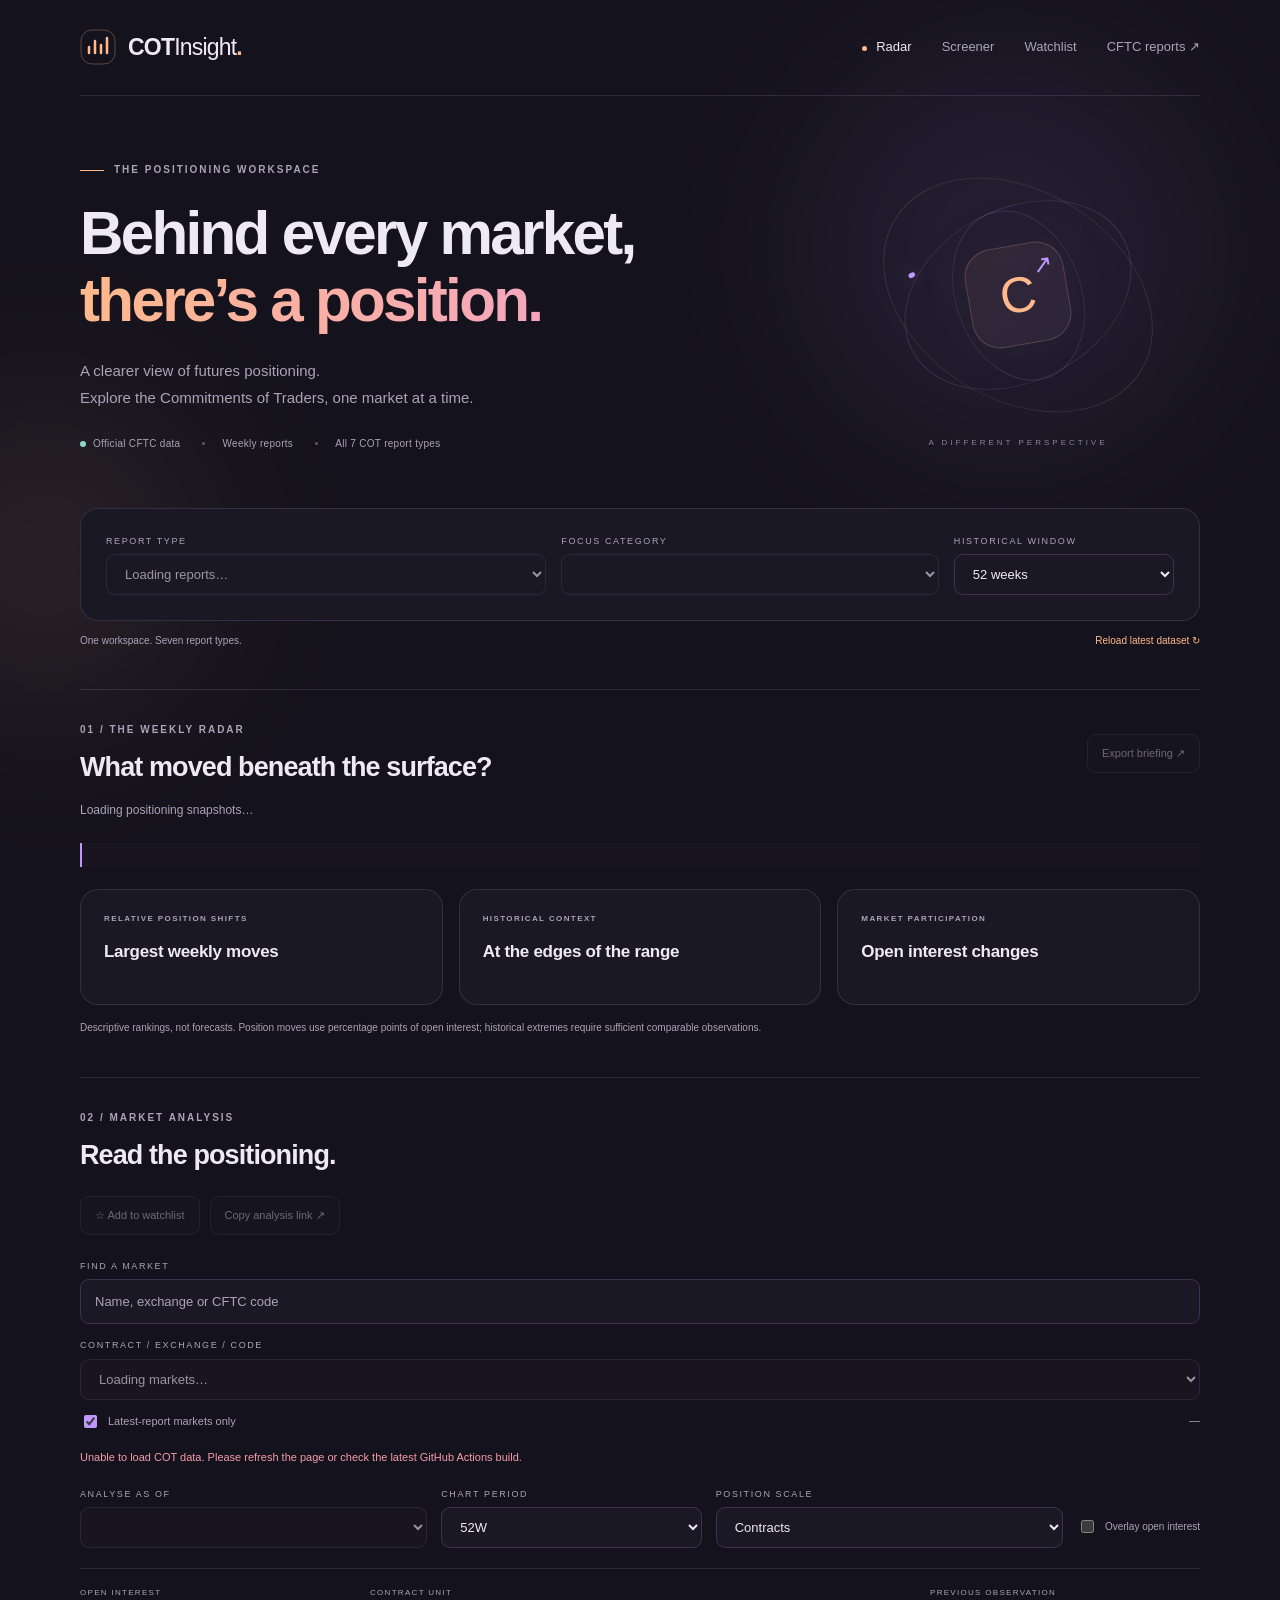
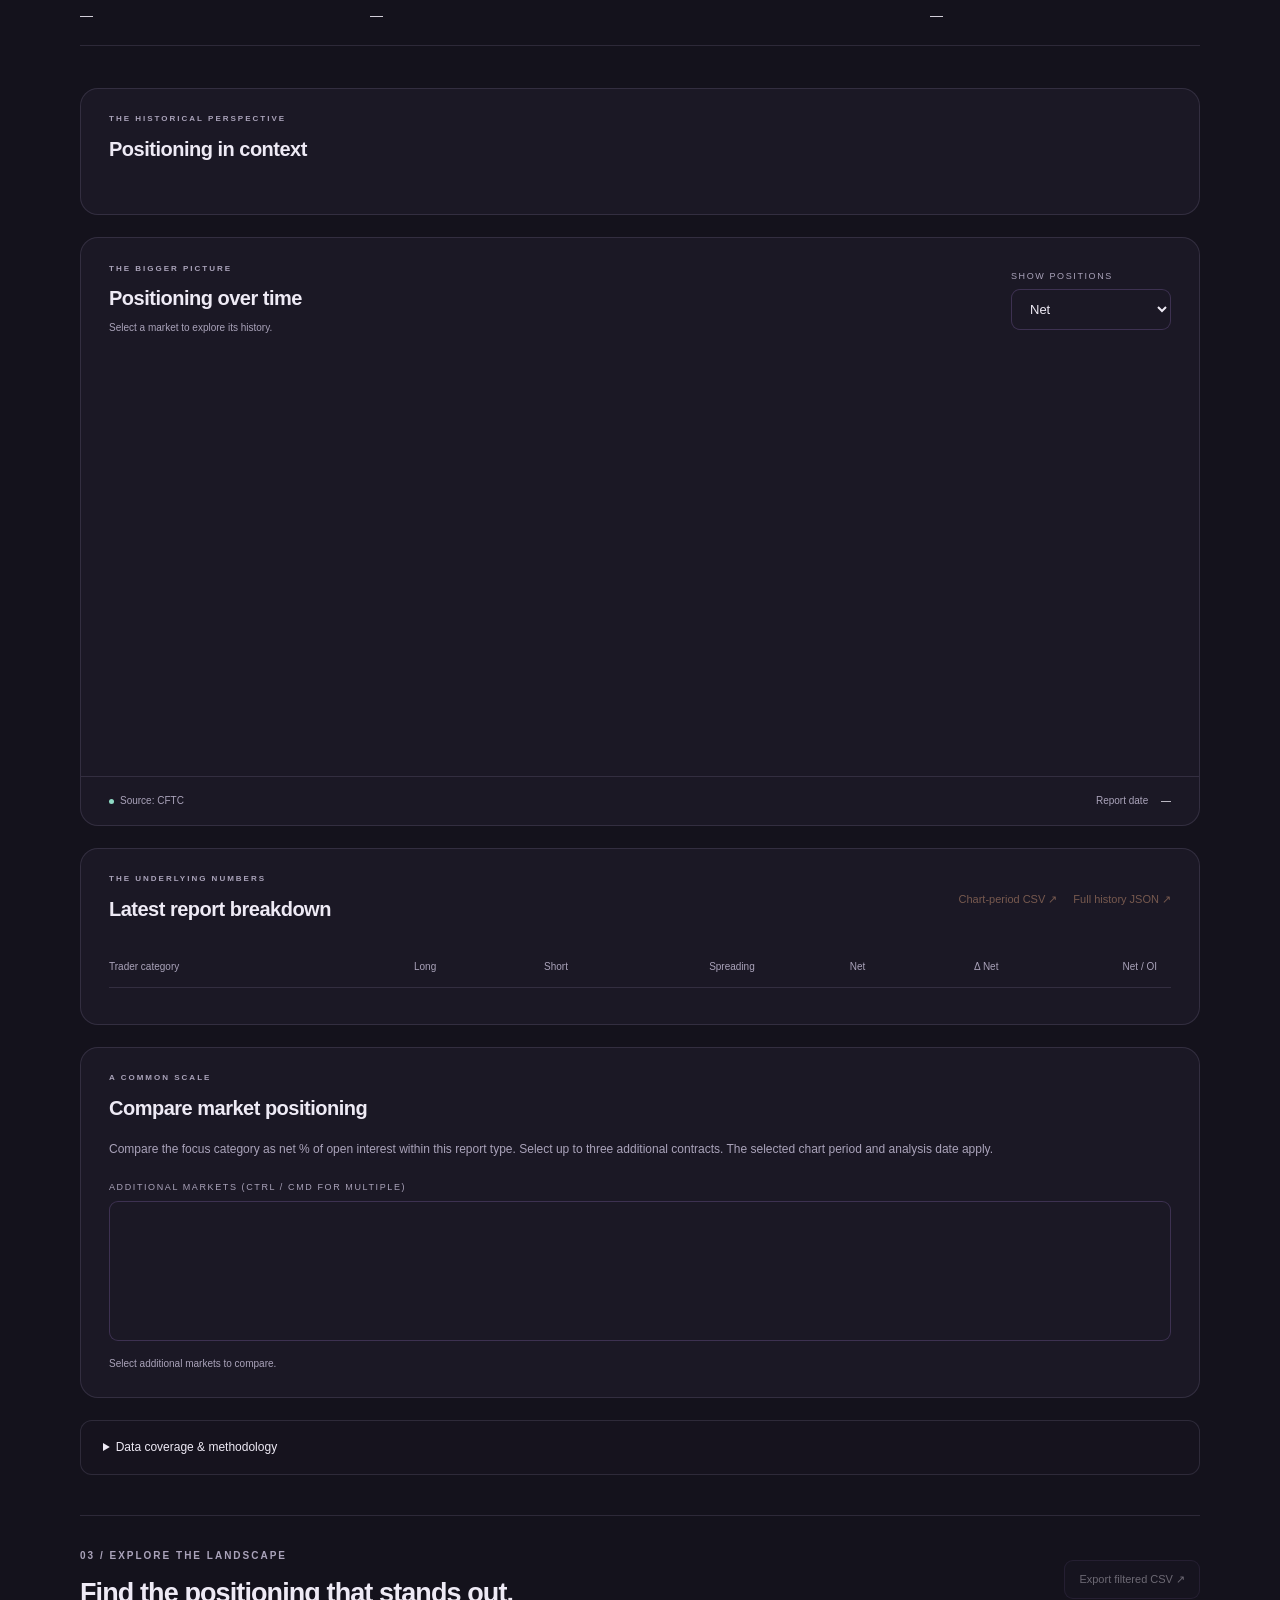
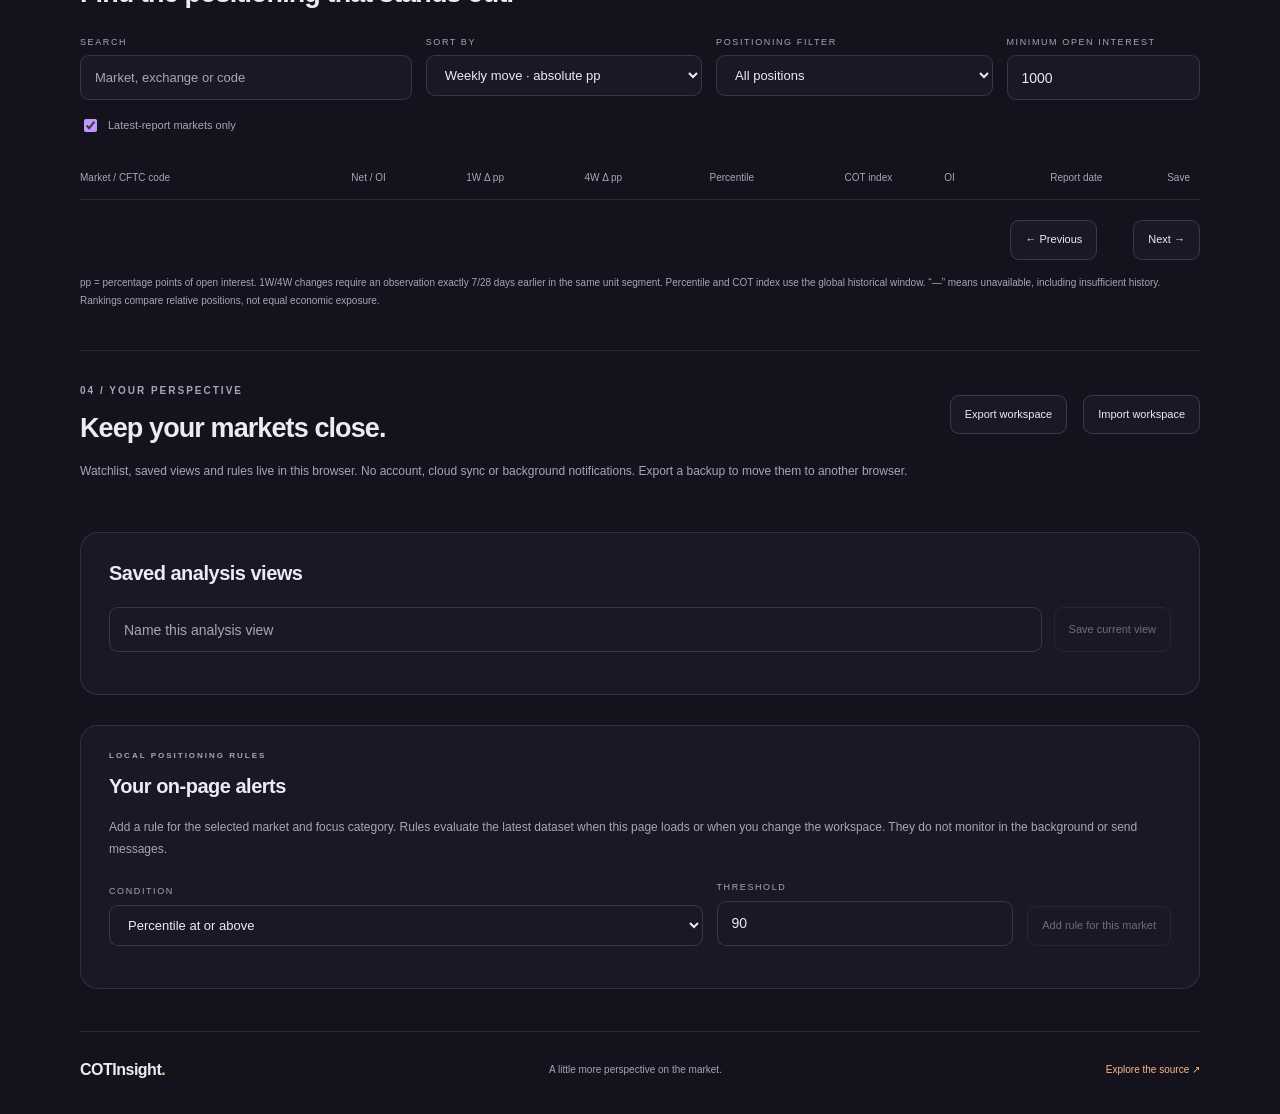
==== commit a5bcc07d: "Add positioning radar, market screener and personal analysis workspace" ====
--- a/site/index.html
+++ b/site/index.html
@@ -1,77 +1,674 @@
-<!DOCTYPE html>
+<!doctype html>
 <html lang="en">
-<head>
-    <meta charset="UTF-8">
-    <meta name="viewport" content="width=device-width, initial-scale=1">
-    <meta name="theme-color" content="#14121c">
-    <meta name="description" content="Explore futures market positioning with COTInsight. Weekly CFTC data, net positions and an interactive market view.">
+  <head>
+    <meta charset="UTF-8" />
+    <meta name="viewport" content="width=device-width, initial-scale=1" />
+    <meta name="theme-color" content="#14121c" />
+    <meta
+      name="description"
+      content="Explore futures market positioning with COTInsight. Weekly CFTC data, net positions and an interactive market view."
+    />
     <title>COTInsight — A clearer view of market positioning</title>
-    <link rel="icon" href="./favicon.svg" type="image/svg+xml">
-    <link rel="stylesheet" href="./styles.css">
+    <link rel="icon" href="./favicon.svg" type="image/svg+xml" />
+    <link rel="stylesheet" href="./styles.css?v=workspace-1" />
     <script src="https://cdn.plot.ly/plotly-2.30.0.min.js" defer></script>
-    <script src="./charts.js" defer></script>
-</head>
-<body>
+    <script src="./analytics.js?v=workspace-1" defer></script>
+    <script src="./charts.js?v=workspace-1" defer></script>
+    <script src="./workspace.js?v=workspace-1" defer></script>
+  </head>
+  <body>
     <a class="skip-link" href="#dashboard">Skip to dashboard</a>
     <div class="ambient ambient-one" aria-hidden="true"></div>
     <div class="ambient ambient-two" aria-hidden="true"></div>
     <div class="container">
-        <header class="topbar">
-            <a class="brand" href="./" aria-label="COTInsight home">
-                <svg class="brand-mark" viewBox="0 0 36 36" fill="none" aria-hidden="true"><rect x="1" y="1" width="34" height="34" rx="11" stroke="currentColor" stroke-opacity=".3"/><path d="M9 24V18M15 24V12M21 24V16M27 24V9" stroke="currentColor" stroke-width="2.5" stroke-linecap="round"/></svg>
-                <span>COT<span class="brand-light">Insight</span><span class="brand-dot">.</span></span>
-            </a>
-            <nav aria-label="Main navigation">
-                <a class="nav-active" href="#dashboard">Dashboard</a>
-                <a href="https://www.cftc.gov/MarketReports/CommitmentsofTraders/index.htm" target="_blank" rel="noopener noreferrer">CFTC reports <span aria-hidden="true">↗</span></a>
-            </nav>
-        </header>
+      <header class="topbar">
+        <a class="brand" href="./" aria-label="COTInsight home">
+          <svg
+            class="brand-mark"
+            viewBox="0 0 36 36"
+            fill="none"
+            aria-hidden="true"
+          >
+            <rect
+              x="1"
+              y="1"
+              width="34"
+              height="34"
+              rx="11"
+              stroke="currentColor"
+              stroke-opacity=".3"
+            />
+            <path
+              d="M9 24V18M15 24V12M21 24V16M27 24V9"
+              stroke="currentColor"
+              stroke-width="2.5"
+              stroke-linecap="round"
+            />
+          </svg>
+          <span
+            >COT<span class="brand-light">Insight</span
+            ><span class="brand-dot">.</span></span
+          >
+        </a>
+        <nav aria-label="Main navigation">
+          <a class="nav-active" href="#radar">Radar</a
+          ><a href="#screener">Screener</a><a href="#watchlist">Watchlist</a>
+          <a
+            href="https://www.cftc.gov/MarketReports/CommitmentsofTraders/index.htm"
+            target="_blank"
+            rel="noopener noreferrer"
+            >CFTC reports <span aria-hidden="true">↗</span></a
+          >
+        </nav>
+      </header>
 
-        <main>
-            <section class="hero" aria-labelledby="hero-title">
-                <div class="eyebrow"><span class="small-line"></span> THE POSITIONING PERSPECTIVE</div>
-                <h1 id="hero-title">Behind every market,<br><span class="gradient-text">there’s a position.</span></h1>
-                <p class="hero-copy">A clearer view of futures positioning.<br>Explore the Commitments of Traders, one market at a time.</p>
-                <div class="hero-tags"><span><i aria-hidden="true"></i> Official CFTC data</span><span>Weekly reports</span><span id="dataCoverage">All 7 COT report types</span></div>
-                <div class="hero-art" aria-hidden="true"><div class="orbit orbit-one"></div><div class="orbit orbit-two"></div><div class="orbit orbit-three"></div><div class="art-core">C<span>↗</span></div><span class="art-label">A DIFFERENT PERSPECTIVE</span></div>
-            </section>
+      <main>
+        <section class="hero" aria-labelledby="hero-title">
+          <div class="eyebrow">
+            <span class="small-line"></span> THE POSITIONING WORKSPACE
+          </div>
+          <h1 id="hero-title">
+            Behind every market,<br /><span class="gradient-text"
+              >there’s a position.</span
+            >
+          </h1>
+          <p class="hero-copy">
+            A clearer view of futures positioning.<br />Explore the Commitments
+            of Traders, one market at a time.
+          </p>
+          <div class="hero-tags">
+            <span><i aria-hidden="true"></i> Official CFTC data</span
+            ><span>Weekly reports</span
+            ><span id="dataCoverage">All 7 COT report types</span>
+          </div>
+          <div class="hero-art" aria-hidden="true">
+            <div class="orbit orbit-one"></div>
+            <div class="orbit orbit-two"></div>
+            <div class="orbit orbit-three"></div>
+            <div class="art-core">C<span>↗</span></div>
+            <span class="art-label">A DIFFERENT PERSPECTIVE</span>
+          </div>
+        </section>
 
-            <section id="dashboard" class="dashboard" aria-labelledby="dashboard-title">
-                <div class="section-heading">
-                    <div><p class="eyebrow">01 / MARKET OVERVIEW</p><h2 id="dashboard-title">Read the positioning.</h2></div>
-                </div>
-                <div class="data-controls">
-                    <div class="controls"><label for="reportSelect">REPORT TYPE</label><select id="reportSelect" disabled><option>Loading reports…</option></select></div>
-                    <div class="controls"><label for="marketSearch">FIND A MARKET</label><input id="marketSearch" type="search" placeholder="Name, exchange or CFTC code" disabled autocomplete="off"></div>
-                    <div class="controls market-control"><label for="assetSelect">CONTRACT / EXCHANGE / CODE</label><select id="assetSelect" disabled><option>Loading markets…</option></select></div>
-                </div>
-                <div class="filter-summary"><label class="checkbox-label"><input type="checkbox" id="latestOnly" checked> Latest-report markets only</label><span id="marketCount">—</span></div>
-                <p id="reportDescription" class="report-description"></p>
-                <p id="dataStatus" class="data-status" role="status">Loading COT data…</p>
+        <div class="global-controls">
+          <div class="controls">
+            <label for="reportSelect">REPORT TYPE</label
+            ><select id="reportSelect" disabled>
+              <option>Loading reports…</option>
+            </select>
+          </div>
+          <div class="controls">
+            <label for="focusGroup">FOCUS CATEGORY</label
+            ><select id="focusGroup" disabled></select>
+          </div>
+          <div class="controls">
+            <label for="lookbackSelect">HISTORICAL WINDOW</label
+            ><select id="lookbackSelect">
+              <option value="26">26 weeks</option>
+              <option value="52" selected>52 weeks</option>
+              <option value="104">104 weeks</option>
+              <option value="156">156 weeks</option>
+            </select>
+          </div>
+        </div>
+        <div class="workspace-tools">
+          <span>One workspace. Seven report types.</span
+          ><button type="button" id="refreshDataset" class="text-button">
+            Reload latest dataset ↻
+          </button>
+        </div>
+        <p id="reportDescription" class="report-description"></p>
+        <p id="workspaceNotice" class="workspace-notice" role="status"></p>
+        <section
+          id="radar"
+          class="research-section"
+          aria-labelledby="radarTitle"
+        >
+          <div class="section-heading">
+            <div>
+              <p class="eyebrow">01 / THE WEEKLY RADAR</p>
+              <h2 id="radarTitle">What moved beneath the surface?</h2>
+            </div>
+            <button
+              type="button"
+              id="radarExport"
+              disabled
+              class="quiet-button"
+            >
+              Export briefing ↗
+            </button>
+          </div>
+          <p id="radarScope" class="section-subtitle">
+            Loading positioning snapshots…
+          </p>
+          <p id="radarNarrative" class="briefing-text"></p>
+          <div class="radar-grid">
+            <article class="radar-card">
+              <p class="eyebrow">RELATIVE POSITION SHIFTS</p>
+              <h3>Largest weekly moves</h3>
+              <div id="radarMoves"></div>
+            </article>
+            <article class="radar-card">
+              <p class="eyebrow">HISTORICAL CONTEXT</p>
+              <h3>At the edges of the range</h3>
+              <div id="radarExtremes"></div>
+            </article>
+            <article class="radar-card">
+              <p class="eyebrow">MARKET PARTICIPATION</p>
+              <h3>Open interest changes</h3>
+              <div id="radarOI"></div>
+            </article>
+          </div>
+          <p class="data-note">
+            Descriptive rankings, not forecasts. Position moves use percentage
+            points of open interest; historical extremes require sufficient
+            comparable observations.
+          </p>
+        </section>
+        <section
+          id="dashboard"
+          class="dashboard"
+          aria-labelledby="dashboard-title"
+        >
+          <div class="section-heading">
+            <div>
+              <p class="eyebrow">02 / MARKET ANALYSIS</p>
+              <h2 id="dashboard-title">Read the positioning.</h2>
+            </div>
+          </div>
+          <div class="analysis-actions">
+            <button
+              type="button"
+              id="watchToggle"
+              class="quiet-button"
+              disabled
+            >
+              ☆ Add to watchlist</button
+            ><button
+              type="button"
+              id="shareButton"
+              disabled
+              class="quiet-button"
+            >
+              Copy analysis link ↗</button
+            ><input
+              id="shareLink"
+              type="url"
+              readonly
+              hidden
+              aria-label="Shareable analysis link"
+            />
+          </div>
+          <div class="data-controls">
+            <div class="controls">
+              <label for="marketSearch">FIND A MARKET</label
+              ><input
+                id="marketSearch"
+                type="search"
+                placeholder="Name, exchange or CFTC code"
+                disabled
+                autocomplete="off"
+              />
+            </div>
+            <div class="controls market-control">
+              <label for="assetSelect">CONTRACT / EXCHANGE / CODE</label
+              ><select id="assetSelect" disabled>
+                <option>Loading markets…</option>
+              </select>
+            </div>
+          </div>
+          <div class="filter-summary">
+            <label class="checkbox-label"
+              ><input type="checkbox" id="latestOnly" checked /> Latest-report
+              markets only</label
+            ><span id="marketCount">—</span>
+          </div>
 
-                <div class="market-facts"><div><span>OPEN INTEREST</span><strong id="openInterest">—</strong></div><div><span>CONTRACT UNIT</span><strong id="unitLabel">—</strong></div><div><span>PREVIOUS OBSERVATION</span><strong id="comparisonDate">—</strong></div></div>
-                <div class="kpi-row" id="kpiRow" aria-live="polite"></div>
-                <article class="chart-card" aria-labelledby="chartTitle">
-                    <div class="chart-heading"><div><p class="eyebrow">THE BIGGER PICTURE</p><h3 id="chartTitle">Positioning over time</h3><p id="selectedMarket" class="selected-market">Select a market to explore its history.</p></div><div class="controls chart-metric"><label for="metricSelect">SHOW POSITIONS</label><select id="metricSelect"><option value="net">Net</option><option value="long">Long</option><option value="short">Short</option><option value="spreading">Spreading</option></select></div></div>
-                    <div id="chartDiv" role="region" aria-label="Interactive net position history chart"></div>
-                    <div class="chart-footer"><span><span class="source-dot"></span><span id="sourceLabel">Source: CFTC</span></span><span>Report date <strong id="lastUpdate">—</strong></span></div>
-                </article>
-                <section class="positions-panel" aria-labelledby="positionsTitle">
-                    <div class="table-heading"><div><p class="eyebrow">THE UNDERLYING NUMBERS</p><h3 id="positionsTitle">Latest report breakdown</h3></div><a id="historyDownload" class="export-link" download aria-disabled="true">History JSON ↗</a></div>
-                    <div class="table-scroll" tabindex="0" role="region" aria-label="Latest positions, horizontally scrollable"><table><thead><tr><th scope="col">Trader category</th><th scope="col">Long</th><th scope="col">Short</th><th scope="col">Spreading</th><th scope="col">Net</th><th scope="col">Δ Net</th><th scope="col">Net / OI</th></tr></thead><tbody id="positionsBody"></tbody></table></div>
-                    <p id="comparisonNote" class="data-note"></p><p id="roundingNote" class="data-note"></p>
-                </section>
-                <details class="methodology"><summary>Data coverage &amp; methodology</summary><div class="methodology-body">
-                    <p>Coverage: <span id="coverageText">—</span>. Dataset built: <span id="generatedAt">—</span>.</p>
-                    <p>Markets are identified by CFTC contract code, separately for each report type. Mini, Micro, exchange-specific and consolidated series are never merged. Turn off “Latest-report markets only” to include older series.</p>
-                    <p>Net = Long − Short. Spreading positions count on both sides and do not add to Net. Net / OI is a signed net share of total open interest. “—” means missing data or a field not applicable to that category; it does not mean zero.</p>
-                    <p>Dates refer to the position reference date, not the publication or download date. Changes compare consecutive available observations, with their dates shown above. Nonreportable positions are not exclusively retail traders. Green/red changes indicate direction, not profitability.</p>
-                    <p>The chart and table use the source's All-maturities position fields. Other published columns, including changes, percentages, trader counts, concentration and Old/Other maturity fields where provided, remain in the complete source JSON. Each raw row references its original column schema; suppressed values are preserved.</p>
-                    <div class="methodology-links"><a id="rawDownload" class="export-link" download aria-disabled="true">Complete source JSON ↗</a><a href="https://www.cftc.gov/MarketReports/CommitmentsofTraders/HistoricalCompressed/index.htm" target="_blank" rel="noopener noreferrer">Official archives ↗</a><a href="https://www.cftc.gov/MarketReports/CommitmentsofTraders/ExplanatoryNotes/index.htm" target="_blank" rel="noopener noreferrer">CFTC definitions ↗</a></div>
-                </div></details>
-            </section>
-        </main>
-        <footer class="footer-bar"><a class="footer-brand" href="./">COTInsight<span>.</span></a><span>A little more perspective on the market.</span><a href="https://www.cftc.gov/MarketReports/CommitmentsofTraders/index.htm" target="_blank" rel="noopener noreferrer">Explore the source <span aria-hidden="true">↗</span></a></footer>
+          <p id="dataStatus" class="data-status" role="status">
+            Loading COT data…
+          </p>
+
+          <div class="analysis-toolbar">
+            <div class="controls">
+              <label for="observationSelect">ANALYSE AS OF</label
+              ><select id="observationSelect" disabled></select>
+            </div>
+            <div class="controls">
+              <label for="rangeSelect">CHART PERIOD</label
+              ><select id="rangeSelect">
+                <option value="13">13W</option>
+                <option value="26">26W</option>
+                <option value="52" selected>52W</option>
+                <option value="104">104W</option>
+                <option value="all">All history</option>
+              </select>
+            </div>
+            <div class="controls">
+              <label for="scaleSelect">POSITION SCALE</label
+              ><select id="scaleSelect">
+                <option value="contracts">Contracts</option>
+                <option value="share">% of open interest</option>
+              </select>
+            </div>
+            <label class="checkbox-label"
+              ><input id="showOI" type="checkbox" /> Overlay open
+              interest</label
+            >
+          </div>
+          <div id="historicalBanner" class="historical-banner" hidden></div>
+          <div class="market-facts">
+            <div>
+              <span>OPEN INTEREST</span><strong id="openInterest">—</strong>
+            </div>
+            <div>
+              <span>CONTRACT UNIT</span><strong id="unitLabel">—</strong>
+            </div>
+            <div>
+              <span>PREVIOUS OBSERVATION</span
+              ><strong id="comparisonDate">—</strong>
+            </div>
+          </div>
+          <div class="kpi-row" id="kpiRow" aria-live="polite"></div>
+          <section class="insight-panel" aria-labelledby="insightTitle">
+            <div class="table-heading">
+              <div>
+                <p class="eyebrow">THE HISTORICAL PERSPECTIVE</p>
+                <h3 id="insightTitle">Positioning in context</h3>
+              </div>
+              <span id="insightCategory" class="context-tag"></span>
+            </div>
+            <div id="insightStats" class="insight-grid"></div>
+            <p id="insightNotes" class="data-note"></p>
+          </section>
+          <article class="chart-card" aria-labelledby="chartTitle">
+            <div class="chart-heading">
+              <div>
+                <p class="eyebrow">THE BIGGER PICTURE</p>
+                <h3 id="chartTitle">Positioning over time</h3>
+                <p id="selectedMarket" class="selected-market">
+                  Select a market to explore its history.
+                </p>
+              </div>
+              <div class="controls chart-metric">
+                <label for="metricSelect">SHOW POSITIONS</label
+                ><select id="metricSelect">
+                  <option value="net">Net</option>
+                  <option value="long">Long</option>
+                  <option value="short">Short</option>
+                  <option value="spreading">Spreading</option>
+                </select>
+              </div>
+            </div>
+            <div
+              id="chartDiv"
+              role="region"
+              aria-label="Interactive net position history chart"
+            ></div>
+            <div class="chart-footer">
+              <span
+                ><span class="source-dot"></span
+                ><span id="sourceLabel">Source: CFTC</span></span
+              ><span>Report date <strong id="lastUpdate">—</strong></span>
+            </div>
+          </article>
+          <section class="positions-panel" aria-labelledby="positionsTitle">
+            <div class="table-heading">
+              <div>
+                <p class="eyebrow">THE UNDERLYING NUMBERS</p>
+                <h3 id="positionsTitle">Latest report breakdown</h3>
+              </div>
+              <div class="export-actions">
+                <button
+                  type="button"
+                  id="csvDownload"
+                  class="text-button"
+                  disabled
+                >
+                  Chart-period CSV ↗</button
+                ><a
+                  id="historyDownload"
+                  class="export-link"
+                  download
+                  aria-disabled="true"
+                  >Full history JSON ↗</a
+                >
+              </div>
+            </div>
+            <div
+              class="table-scroll"
+              tabindex="0"
+              role="region"
+              aria-label="Latest positions, horizontally scrollable"
+            >
+              <table>
+                <thead>
+                  <tr>
+                    <th scope="col">Trader category</th>
+                    <th scope="col">Long</th>
+                    <th scope="col">Short</th>
+                    <th scope="col">Spreading</th>
+                    <th scope="col">Net</th>
+                    <th scope="col">Δ Net</th>
+                    <th scope="col">Net / OI</th>
+                  </tr>
+                </thead>
+                <tbody id="positionsBody"></tbody>
+              </table>
+            </div>
+            <p id="comparisonNote" class="data-note"></p>
+            <p id="roundingNote" class="data-note"></p>
+          </section>
+          <section class="comparison-panel" aria-labelledby="compareTitle">
+            <div class="table-heading">
+              <div>
+                <p class="eyebrow">A COMMON SCALE</p>
+                <h3 id="compareTitle">Compare market positioning</h3>
+              </div>
+            </div>
+            <p class="section-subtitle">
+              Compare the focus category as net % of open interest within this
+              report type. Select up to three additional contracts. The selected
+              chart period and analysis date apply.
+            </p>
+            <div class="controls comparison-control">
+              <label for="compareSelect"
+                >ADDITIONAL MARKETS (CTRL / CMD FOR MULTIPLE)</label
+              ><select
+                id="compareSelect"
+                multiple
+                size="5"
+                aria-describedby="compareStatus"
+              ></select>
+            </div>
+            <p id="compareStatus" class="data-note" role="status">
+              Select additional markets to compare.
+            </p>
+            <div
+              id="compareChart"
+              role="region"
+              aria-label="Normalized market comparison chart"
+              hidden
+            ></div>
+          </section>
+          <details class="methodology">
+            <summary>Data coverage &amp; methodology</summary>
+            <div class="methodology-body">
+              <p>Historical views use currently published archives, which can contain later corrections. They are not archived release vintages or revision-free backtests.</p>
+              <p>
+                Coverage: <span id="coverageText">—</span>. Dataset built:
+                <span id="generatedAt">—</span>.
+              </p>
+              <p>
+                Markets are identified by CFTC contract code, separately for
+                each report type. Mini, Micro, exchange-specific and
+                consolidated series are never merged. Turn off “Latest-report
+                markets only” to include older series.
+              </p>
+              <p>
+                Net = Long − Short. Spreading positions count on both sides and
+                do not add to Net. Net / OI is a signed net share of total open
+                interest. “—” means missing data or a field not applicable to
+                that category; it does not mean zero.
+              </p>
+              <p>
+                Dates refer to the position reference date, not the publication
+                or download date. Changes compare consecutive available
+                observations, with their dates shown above. Nonreportable
+                positions are not exclusively retail traders. Green/red changes
+                indicate direction, not profitability.
+              </p>
+              <p>
+                The chart and table use the source's All-maturities position
+                fields. Other published columns, including changes, percentages,
+                trader counts, concentration and Old/Other maturity fields where
+                provided, remain in the complete source JSON. Each raw row
+                references its original column schema; suppressed values are
+                preserved.
+              </p>
+              <p>
+                Historical windows are calendar weeks and require at least 80%
+                of expected weekly observations within a contiguous
+                identical-unit segment. The percentile uses empirical midranks
+                (equal observations share the middle rank). The COT range index
+                is 100 × (current net − minimum net) / (maximum net − minimum
+                net). It is undefined for a flat range. Both use net contract
+                positions, include the selected observation, never future data,
+                and describe this imported history only. Changing the chart
+                scale does not change these metrics.
+              </p>
+              <div class="methodology-links">
+                <a
+                  id="rawDownload"
+                  class="export-link"
+                  download
+                  aria-disabled="true"
+                  >Complete source JSON ↗</a
+                ><a
+                  href="https://www.cftc.gov/MarketReports/CommitmentsofTraders/HistoricalCompressed/index.htm"
+                  target="_blank"
+                  rel="noopener noreferrer"
+                  >Official archives ↗</a
+                ><a
+                  href="https://www.cftc.gov/MarketReports/CommitmentsofTraders/ExplanatoryNotes/index.htm"
+                  target="_blank"
+                  rel="noopener noreferrer"
+                  >CFTC definitions ↗</a
+                >
+              </div>
+            </div>
+          </details>
+        </section>
+        <section
+          id="screener"
+          class="research-section"
+          aria-labelledby="screenerTitle"
+        >
+          <div class="section-heading">
+            <div>
+              <p class="eyebrow">03 / EXPLORE THE LANDSCAPE</p>
+              <h2 id="screenerTitle">Find the positioning that stands out.</h2>
+            </div>
+            <button
+              type="button"
+              id="screenExport"
+              disabled
+              class="quiet-button"
+            >
+              Export filtered CSV ↗
+            </button>
+          </div>
+          <p id="screenScope" class="section-subtitle"></p>
+          <div class="screener-controls">
+            <div class="controls">
+              <label for="screenSearch">SEARCH</label
+              ><input
+                type="search"
+                id="screenSearch"
+                placeholder="Market, exchange or code"
+              />
+            </div>
+            <div class="controls">
+              <label for="screenSort">SORT BY</label
+              ><select id="screenSort">
+                <option value="move">Weekly move · absolute pp</option>
+                <option value="upper">Percentile · highest first</option>
+                <option value="lower">Percentile · lowest first</option>
+                <option value="oi">Open interest · highest first</option>
+                <option value="net">Net / OI · highest first</option>
+                <option value="name">Market name</option>
+              </select>
+            </div>
+            <div class="controls">
+              <label for="screenFilter">POSITIONING FILTER</label
+              ><select id="screenFilter">
+                <option value="all">All positions</option>
+                <option value="extreme">Percentile ≤10 or ≥90</option>
+                <option value="upper">Percentile ≥90</option>
+                <option value="lower">Percentile ≤10</option>
+                <option value="flip">Net sign changed in 1W</option>
+                <option value="watch">My watchlist</option>
+              </select>
+            </div>
+            <div class="controls">
+              <label for="minOI">MINIMUM OPEN INTEREST</label
+              ><input
+                id="minOI"
+                type="number"
+                min="0"
+                step="1000"
+                value="1000"
+              />
+            </div>
+          </div>
+          <div class="filter-summary">
+            <label class="checkbox-label"
+              ><input type="checkbox" id="screenLatest" checked /> Latest-report
+              markets only</label
+            ><span id="screenCount"></span>
+          </div>
+          <div
+            class="table-scroll"
+            tabindex="0"
+            role="region"
+            aria-label="Market screener, horizontally scrollable"
+          >
+            <table class="screener-table">
+              <thead>
+                <tr>
+                  <th scope="col">Market / CFTC code</th>
+                  <th scope="col">Net / OI</th>
+                  <th scope="col">1W Δ pp</th>
+                  <th scope="col">4W Δ pp</th>
+                  <th scope="col">Percentile</th>
+                  <th scope="col">COT index</th>
+                  <th scope="col">OI</th>
+                  <th scope="col">Report date</th>
+                  <th scope="col">Save</th>
+                </tr>
+              </thead>
+              <tbody id="screenBody"></tbody>
+            </table>
+          </div>
+          <div class="pagination">
+            <button type="button" id="screenPrevious" class="quiet-button">
+              ← Previous</button
+            ><span id="screenPage"></span
+            ><button type="button" id="screenNext" class="quiet-button">
+              Next →
+            </button>
+          </div>
+          <p class="data-note">
+            pp = percentage points of open interest. 1W/4W changes require an
+            observation exactly 7/28 days earlier in the same unit segment.
+            Percentile and COT index use the global historical window. “—” means
+            unavailable, including insufficient history. Rankings compare
+            relative positions, not equal economic exposure.
+          </p>
+        </section>
+        <section
+          id="watchlist"
+          class="research-section"
+          aria-labelledby="watchlistTitle"
+        >
+          <div class="section-heading">
+            <div>
+              <p class="eyebrow">04 / YOUR PERSPECTIVE</p>
+              <h2 id="watchlistTitle">Keep your markets close.</h2>
+            </div>
+            <div class="export-actions">
+              <button id="backupExport" type="button" class="quiet-button">
+                Export workspace</button
+              ><button
+                type="button"
+                class="quiet-button"
+                id="backupImportButton"
+              >
+                Import workspace</button
+              ><input
+                type="file"
+                id="backupImport"
+                accept="application/json,.json"
+                hidden
+              />
+            </div>
+          </div>
+          <p class="section-subtitle">
+            Watchlist, saved views and rules live in this browser. No account,
+            cloud sync or background notifications. Export a backup to move them
+            to another browser.
+          </p>
+          <div id="watchlistItems" class="watchlist-grid"></div>
+          <div class="saved-views">
+            <div class="table-heading"><h3>Saved analysis views</h3></div>
+            <div class="save-view-form">
+              <label class="visually-hidden" for="viewName">View name</label
+              ><input
+                id="viewName"
+                maxlength="60"
+                placeholder="Name this analysis view"
+              /><button
+                id="saveView"
+                disabled
+                type="button"
+                class="quiet-button"
+              >
+                Save current view
+              </button>
+            </div>
+            <div id="savedViews" class="view-list"></div>
+          </div>
+          <div class="alert-panel">
+            <div class="table-heading">
+              <div>
+                <p class="eyebrow">LOCAL POSITIONING RULES</p>
+                <h3>Your on-page alerts</h3>
+              </div>
+            </div>
+            <p class="section-subtitle">
+              Add a rule for the selected market and focus category. Rules
+              evaluate the latest dataset when this page loads or when you
+              change the workspace. They do not monitor in the background or
+              send messages.
+            </p>
+            <div class="alert-form">
+              <div class="controls">
+                <label for="alertType">CONDITION</label
+                ><select id="alertType">
+                  <option value="high">Percentile at or above</option>
+                  <option value="low">Percentile at or below</option>
+                  <option value="move">Absolute 1W Δ net/OI ≥ pp</option>
+                  <option value="flip">Net sign changed in 1W</option>
+                </select>
+              </div>
+              <div class="controls">
+                <label for="alertThreshold">THRESHOLD</label
+                ><input
+                  type="number"
+                  id="alertThreshold"
+                  value="90"
+                  min="0"
+                  max="100"
+                  step="0.5"
+                />
+              </div>
+              <button id="addAlert" disabled type="button" class="quiet-button">
+                Add rule for this market
+              </button>
+            </div>
+            <div id="alertItems" class="view-list"></div>
+          </div>
+        </section>
+      </main>
+      <footer class="footer-bar">
+        <a class="footer-brand" href="./">COTInsight<span>.</span></a
+        ><span>A little more perspective on the market.</span
+        ><a
+          href="https://www.cftc.gov/MarketReports/CommitmentsofTraders/index.htm"
+          target="_blank"
+          rel="noopener noreferrer"
+          >Explore the source <span aria-hidden="true">↗</span></a
+        >
+      </footer>
     </div>
-</body>
+  </body>
 </html>
--- a/site/styles.css
+++ b/site/styles.css
@@ -1,8 +1,1601 @@
 /* Shared design tokens: extend these for future sections and controls. */
-:root{color-scheme:dark;--bg:#14121c;--surface:#1b1825;--surface-raised:#211d2d;--text:#eeeaf5;--muted:#aaa3ba;--border:rgba(220,200,255,.12);--peach:#ffb98b;--lavender:#c197ff;--mint:#8ed9c4;--positive:#8ed9c4;--negative:#f59baa;--radius:18px;--font:-apple-system,BlinkMacSystemFont,"Segoe UI",sans-serif}
-*{box-sizing:border-box}html{scroll-behavior:smooth;scroll-padding-top:24px}body{margin:0;background:var(--bg);color:var(--text);font-family:var(--font);font-size:14px;line-height:1.6;-webkit-font-smoothing:antialiased}a{color:inherit;text-decoration:none}button,select{font:inherit}a,select{touch-action:manipulation}a:focus-visible,select:focus-visible{outline:2px solid var(--peach);outline-offset:5px}::selection{background:#c197ff55}.container{max-width:1200px;margin:0 auto;padding:0 40px;position:relative}.ambient{position:absolute;pointer-events:none;z-index:-1;border-radius:50%;filter:blur(90px);opacity:.09}.ambient-one{width:420px;height:420px;background:var(--lavender);right:5%;top:40px}.ambient-two{width:330px;height:330px;background:var(--peach);left:-120px;top:390px}.skip-link{position:fixed;top:-100px;left:20px;padding:12px 20px;background:var(--surface);z-index:10}.skip-link:focus{top:12px}.topbar{height:96px;display:flex;align-items:center;justify-content:space-between;border-bottom:1px solid var(--border)}.brand{display:flex;align-items:center;gap:12px;font-size:23px;font-weight:750;letter-spacing:-.8px}.brand-mark{width:36px;color:var(--peach)}.brand-light{font-weight:400}.brand-dot,.footer-brand span{color:var(--peach)}nav{display:flex;gap:30px;align-items:center;font-size:13px;color:var(--muted)}nav a:hover,.footer-bar a:hover{color:var(--peach)}nav .nav-active{color:var(--text)}nav .nav-active:before{content:"";display:inline-block;width:5px;height:5px;background:var(--peach);border-radius:50%;margin-right:9px}.hero{position:relative;padding:66px 0 56px;overflow:hidden}.eyebrow{font-size:10px;font-weight:650;letter-spacing:2px;color:var(--muted);margin:0 0 12px}.hero>.eyebrow{display:flex;align-items:center;gap:10px}.small-line{height:1px;width:24px;background:var(--peach)}h1{font-size:clamp(40px,4.7vw,62px);line-height:1.12;letter-spacing:-2.7px;font-weight:650;margin:22px 0}h2{font-size:27px;letter-spacing:-.9px;line-height:1.3;margin:0;font-weight:600}.gradient-text{color:var(--peach);background:linear-gradient(100deg,var(--peach),#f4a7bc,var(--lavender),var(--peach));background-size:300% 100%;background-clip:text;-webkit-background-clip:text;-webkit-text-fill-color:transparent;animation:gradient-flow 12s ease-in-out infinite}.hero-copy{color:var(--muted);font-size:15px;line-height:1.8;margin:0}.hero-tags{display:flex;gap:22px;margin-top:25px;font-size:10px;letter-spacing:.3px;color:var(--muted)}.hero-tags span{display:flex;align-items:center;gap:7px}.hero-tags span+span:before{content:"";width:3px;height:3px;background:#625970;border-radius:50%;margin-right:10px}.hero-tags i{width:6px;height:6px;background:var(--mint);border-radius:50%}.hero-art{position:absolute;right:27px;top:44px;width:310px;height:310px;display:grid;place-items:center}.orbit{position:absolute;width:240px;height:240px;border:1px solid #c197ff2a;border-radius:50%;transform:rotate(-28deg) scaleY(.72)}.orbit-two{width:290px;height:290px;transform:rotate(32deg) scaleY(.72);border-color:#ffb98b24}.orbit-three{width:175px;height:175px;transform:rotate(70deg) scaleY(.72)}.orbit-one:after{content:"";position:absolute;top:22px;left:31px;width:7px;height:7px;border-radius:50%;background:var(--lavender);box-shadow:0 0 20px #c197ff66}.art-core{height:100px;width:100px;display:grid;place-items:center;border:1px solid #ffb98b33;border-radius:28px;background:linear-gradient(135deg,#ffb98b12,#c197ff12);font-size:50px;font-weight:300;color:var(--peach);transform:rotate(-10deg);box-shadow:0 0 80px #c197ff0b}.art-core span{position:absolute;font-size:24px;right:10px;top:4px;color:var(--lavender)}.art-label{position:absolute;bottom:0;font-size:8px;letter-spacing:3px;color:#8c819e}.dashboard{border-top:1px solid var(--border);padding-top:32px}.section-heading{display:flex;align-items:center;justify-content:space-between;gap:20px}.controls{display:flex;flex-direction:column;gap:6px;width:275px}.controls label{font-size:9px;letter-spacing:1.6px;color:var(--muted)}select{width:100%;padding:11px 36px 11px 14px;border:1px solid #c197ff33;border-radius:9px;background:var(--surface);color:var(--text);cursor:pointer;font-size:13px;text-overflow:ellipsis}select:disabled{opacity:.6;cursor:wait}option{background:var(--surface);color:var(--text)}.data-status{margin:18px 0;color:var(--muted);font-size:11px;min-height:18px}.data-status[data-state="error"]{color:var(--negative)}.kpi-row{display:grid;grid-template-columns:repeat(3,minmax(0,1fr));gap:16px;margin-bottom:22px}.kpi{--series:var(--peach);position:relative;border:1px solid var(--border);border-radius:var(--radius);padding:21px 23px;background:linear-gradient(125deg,#ffb98b04,transparent 60%),var(--surface);transition:border-color .2s,transform .2s;overflow:hidden}.kpi:hover{border-color:#c197ff44;transform:translateY(-2px)}.kpi-noncommercial{--series:var(--lavender)}.kpi-retail{--series:var(--mint)}.kpi:after{content:"";position:absolute;top:0;left:24px;width:35px;height:2px;background:var(--series)}.kpi-top{display:flex;align-items:center;justify-content:space-between}.kpi-title{margin:0;font-size:13px;font-weight:500;display:flex;align-items:center;gap:8px}.series-dot{width:6px;height:6px;border-radius:50%;background:var(--series)}.card-index{font-size:10px;color:#756b86;letter-spacing:1px}.kpi-caption{font-size:8px;letter-spacing:1.45px;color:var(--muted);margin:24px 0 4px}.kpi-value{font-size:clamp(25px,2.8vw,36px);letter-spacing:-1.3px;line-height:1.3;font-weight:550;font-variant-numeric:tabular-nums;color:var(--text)}.kpi-bottom{display:flex;gap:8px;align-items:center;flex-wrap:wrap;margin-top:13px;font-size:10px}.kpi-change{font-variant-numeric:tabular-nums}.comparison{color:var(--muted)}.chart-card{background:var(--surface);border:1px solid var(--border);border-radius:var(--radius);overflow:hidden}.chart-heading{display:flex;justify-content:space-between;align-items:center;padding:25px 28px 0;gap:15px}.chart-heading .eyebrow{font-size:8px;margin-bottom:7px}.chart-heading h3{font-size:20px;font-weight:550;letter-spacing:-.5px;margin:0}.selected-market{color:var(--muted);font-size:10px;margin:6px 0 0;overflow-wrap:anywhere}.chart-badge{font-size:8px;letter-spacing:1.1px;padding:6px 10px;border:1px solid var(--border);border-radius:6px;white-space:nowrap;color:var(--muted)}#chartDiv{height:440px;width:100%}.chart-footer{padding:16px 28px;border-top:1px solid var(--border);display:flex;justify-content:space-between;gap:12px;flex-wrap:wrap;font-size:10px;color:var(--muted)}.chart-footer strong{font-weight:500;color:var(--text);margin-left:10px;font-variant-numeric:tabular-nums}.source-dot{display:inline-block;width:5px;height:5px;background:var(--mint);border-radius:50%;margin-right:6px}.data-note{color:var(--muted);font-size:10px;margin:14px 0 0;line-height:1.8}.footer-bar{margin-top:42px;padding:25px 0 32px;border-top:1px solid var(--border);display:flex;align-items:center;justify-content:space-between;gap:18px;font-size:10px;color:var(--muted)}.footer-brand{font-size:16px;font-weight:600;color:var(--text);letter-spacing:-.5px}.footer-bar>a:last-child{color:var(--peach)}@keyframes gradient-flow{0%,100%{background-position:0% 50%}50%{background-position:100% 50%}}@media(min-width:1500px){.hero{padding-top:78px;padding-bottom:68px}}@media(max-width:1000px){.hero-art{right:-45px;opacity:.65;transform:scale(.8)}h1{font-size:50px}.hero-copy{max-width:500px}.kpi{padding:20px 18px}.hero h1,.hero-copy,.hero-tags{position:relative;z-index:1}}@media(max-width:760px){.container{padding:0 22px}.topbar{height:78px}.brand{font-size:21px}nav{gap:18px;font-size:11px}nav .nav-active{display:none}.hero{padding:42px 0 35px}.hero-art{display:none}h1{font-size:clamp(35px,7vw,50px);letter-spacing:-1.7px}.hero-copy{font-size:13px}.hero-tags{gap:10px;font-size:9px;flex-wrap:wrap}.hero-tags span+span:before{margin-right:2px}.section-heading{align-items:flex-start}h2{font-size:23px}.controls{width:220px}.kpi-row{gap:10px}.kpi{padding:18px 14px}.kpi-title{font-size:11px}.card-index{display:none}.kpi-value{font-size:27px}.kpi-caption{font-size:7px;letter-spacing:.7px}.kpi-bottom{font-size:9px}.chart-heading{padding:22px 20px 0}.chart-footer{padding:15px 20px}#chartDiv{height:390px}.footer-bar{flex-wrap:wrap}.footer-bar>span{display:none}}@media(max-width:520px){.section-heading{flex-direction:column;gap:18px}.controls{width:100%}.kpi-row{grid-template-columns:1fr}.kpi{padding:18px 20px}.kpi-caption{margin-top:15px;font-size:8px}.kpi-title{font-size:13px}.kpi-value{font-size:34px}.kpi-bottom{position:absolute;right:20px;bottom:22px;max-width:110px;justify-content:flex-end;gap:2px;font-size:10px}.comparison{text-align:right}.card-index{display:inline}.chart-badge{display:none}.eyebrow{font-size:9px;letter-spacing:1.5px}.hero-tags{gap:9px}#chartDiv{height:350px}.chart-heading h3{font-size:18px}}
-@media(prefers-reduced-motion:reduce){html{scroll-behavior:auto}*,*::before,*::after{animation:none!important;transition:none!important}.gradient-text{background-position:40% 50%}}
+:root {
+  color-scheme: dark;
+  --bg: #14121c;
+  --surface: #1b1825;
+  --surface-raised: #211d2d;
+  --text: #eeeaf5;
+  --muted: #aaa3ba;
+  --border: rgba(220, 200, 255, 0.12);
+  --peach: #ffb98b;
+  --lavender: #c197ff;
+  --mint: #8ed9c4;
+  --positive: #8ed9c4;
+  --negative: #f59baa;
+  --radius: 18px;
+  --font: -apple-system, BlinkMacSystemFont, "Segoe UI", sans-serif;
+}
+* {
+  box-sizing: border-box;
+}
+html {
+  scroll-behavior: smooth;
+  scroll-padding-top: 24px;
+}
+body {
+  margin: 0;
+  background: var(--bg);
+  color: var(--text);
+  font-family: var(--font);
+  font-size: 14px;
+  line-height: 1.6;
+  -webkit-font-smoothing: antialiased;
+}
+a {
+  color: inherit;
+  text-decoration: none;
+}
+button,
+select {
+  font: inherit;
+}
+a,
+select {
+  touch-action: manipulation;
+}
+a:focus-visible,
+select:focus-visible {
+  outline: 2px solid var(--peach);
+  outline-offset: 5px;
+}
+::selection {
+  background: #c197ff55;
+}
+.container {
+  max-width: 1200px;
+  margin: 0 auto;
+  padding: 0 40px;
+  position: relative;
+}
+.ambient {
+  position: absolute;
+  pointer-events: none;
+  z-index: -1;
+  border-radius: 50%;
+  filter: blur(90px);
+  opacity: 0.09;
+}
+.ambient-one {
+  width: 420px;
+  height: 420px;
+  background: var(--lavender);
+  right: 5%;
+  top: 40px;
+}
+.ambient-two {
+  width: 330px;
+  height: 330px;
+  background: var(--peach);
+  left: -120px;
+  top: 390px;
+}
+.skip-link {
+  position: fixed;
+  top: -100px;
+  left: 20px;
+  padding: 12px 20px;
+  background: var(--surface);
+  z-index: 10;
+}
+.skip-link:focus {
+  top: 12px;
+}
+.topbar {
+  height: 96px;
+  display: flex;
+  align-items: center;
+  justify-content: space-between;
+  border-bottom: 1px solid var(--border);
+}
+.brand {
+  display: flex;
+  align-items: center;
+  gap: 12px;
+  font-size: 23px;
+  font-weight: 750;
+  letter-spacing: -0.8px;
+}
+.brand-mark {
+  width: 36px;
+  color: var(--peach);
+}
+.brand-light {
+  font-weight: 400;
+}
+.brand-dot,
+.footer-brand span {
+  color: var(--peach);
+}
+nav {
+  display: flex;
+  gap: 30px;
+  align-items: center;
+  font-size: 13px;
+  color: var(--muted);
+}
+nav a:hover,
+.footer-bar a:hover {
+  color: var(--peach);
+}
+nav .nav-active {
+  color: var(--text);
+}
+nav .nav-active:before {
+  content: "";
+  display: inline-block;
+  width: 5px;
+  height: 5px;
+  background: var(--peach);
+  border-radius: 50%;
+  margin-right: 9px;
+}
+.hero {
+  position: relative;
+  padding: 66px 0 56px;
+  overflow: hidden;
+}
+.eyebrow {
+  font-size: 10px;
+  font-weight: 650;
+  letter-spacing: 2px;
+  color: var(--muted);
+  margin: 0 0 12px;
+}
+.hero > .eyebrow {
+  display: flex;
+  align-items: center;
+  gap: 10px;
+}
+.small-line {
+  height: 1px;
+  width: 24px;
+  background: var(--peach);
+}
+h1 {
+  font-size: clamp(40px, 4.7vw, 62px);
+  line-height: 1.12;
+  letter-spacing: -2.7px;
+  font-weight: 650;
+  margin: 22px 0;
+}
+h2 {
+  font-size: 27px;
+  letter-spacing: -0.9px;
+  line-height: 1.3;
+  margin: 0;
+  font-weight: 600;
+}
+.gradient-text {
+  color: var(--peach);
+  background: linear-gradient(
+    100deg,
+    var(--peach),
+    #f4a7bc,
+    var(--lavender),
+    var(--peach)
+  );
+  background-size: 300% 100%;
+  background-clip: text;
+  -webkit-background-clip: text;
+  -webkit-text-fill-color: transparent;
+  animation: gradient-flow 12s ease-in-out infinite;
+}
+.hero-copy {
+  color: var(--muted);
+  font-size: 15px;
+  line-height: 1.8;
+  margin: 0;
+}
+.hero-tags {
+  display: flex;
+  gap: 22px;
+  margin-top: 25px;
+  font-size: 10px;
+  letter-spacing: 0.3px;
+  color: var(--muted);
+}
+.hero-tags span {
+  display: flex;
+  align-items: center;
+  gap: 7px;
+}
+.hero-tags span + span:before {
+  content: "";
+  width: 3px;
+  height: 3px;
+  background: #625970;
+  border-radius: 50%;
+  margin-right: 10px;
+}
+.hero-tags i {
+  width: 6px;
+  height: 6px;
+  background: var(--mint);
+  border-radius: 50%;
+}
+.hero-art {
+  position: absolute;
+  right: 27px;
+  top: 44px;
+  width: 310px;
+  height: 310px;
+  display: grid;
+  place-items: center;
+}
+.orbit {
+  position: absolute;
+  width: 240px;
+  height: 240px;
+  border: 1px solid #c197ff2a;
+  border-radius: 50%;
+  transform: rotate(-28deg) scaleY(0.72);
+}
+.orbit-two {
+  width: 290px;
+  height: 290px;
+  transform: rotate(32deg) scaleY(0.72);
+  border-color: #ffb98b24;
+}
+.orbit-three {
+  width: 175px;
+  height: 175px;
+  transform: rotate(70deg) scaleY(0.72);
+}
+.orbit-one:after {
+  content: "";
+  position: absolute;
+  top: 22px;
+  left: 31px;
+  width: 7px;
+  height: 7px;
+  border-radius: 50%;
+  background: var(--lavender);
+  box-shadow: 0 0 20px #c197ff66;
+}
+.art-core {
+  height: 100px;
+  width: 100px;
+  display: grid;
+  place-items: center;
+  border: 1px solid #ffb98b33;
+  border-radius: 28px;
+  background: linear-gradient(135deg, #ffb98b12, #c197ff12);
+  font-size: 50px;
+  font-weight: 300;
+  color: var(--peach);
+  transform: rotate(-10deg);
+  box-shadow: 0 0 80px #c197ff0b;
+}
+.art-core span {
+  position: absolute;
+  font-size: 24px;
+  right: 10px;
+  top: 4px;
+  color: var(--lavender);
+}
+.art-label {
+  position: absolute;
+  bottom: 0;
+  font-size: 8px;
+  letter-spacing: 3px;
+  color: #8c819e;
+}
+.dashboard {
+  border-top: 1px solid var(--border);
+  padding-top: 32px;
+}
+.section-heading {
+  display: flex;
+  align-items: center;
+  justify-content: space-between;
+  gap: 20px;
+}
+.controls {
+  display: flex;
+  flex-direction: column;
+  gap: 6px;
+  width: 275px;
+}
+.controls label {
+  font-size: 9px;
+  letter-spacing: 1.6px;
+  color: var(--muted);
+}
+select {
+  width: 100%;
+  padding: 11px 36px 11px 14px;
+  border: 1px solid #c197ff33;
+  border-radius: 9px;
+  background: var(--surface);
+  color: var(--text);
+  cursor: pointer;
+  font-size: 13px;
+  text-overflow: ellipsis;
+}
+select:disabled {
+  opacity: 0.6;
+  cursor: wait;
+}
+option {
+  background: var(--surface);
+  color: var(--text);
+}
+.data-status {
+  margin: 18px 0;
+  color: var(--muted);
+  font-size: 11px;
+  min-height: 18px;
+}
+.data-status[data-state="error"] {
+  color: var(--negative);
+}
+.kpi-row {
+  display: grid;
+  grid-template-columns: repeat(3, minmax(0, 1fr));
+  gap: 16px;
+  margin-bottom: 22px;
+}
+.kpi {
+  --series: var(--peach);
+  position: relative;
+  border: 1px solid var(--border);
+  border-radius: var(--radius);
+  padding: 21px 23px;
+  background:
+    linear-gradient(125deg, #ffb98b04, transparent 60%), var(--surface);
+  transition:
+    border-color 0.2s,
+    transform 0.2s;
+  overflow: hidden;
+}
+.kpi:hover {
+  border-color: #c197ff44;
+  transform: translateY(-2px);
+}
+.kpi-noncommercial {
+  --series: var(--lavender);
+}
+.kpi-retail {
+  --series: var(--mint);
+}
+.kpi:after {
+  content: "";
+  position: absolute;
+  top: 0;
+  left: 24px;
+  width: 35px;
+  height: 2px;
+  background: var(--series);
+}
+.kpi-top {
+  display: flex;
+  align-items: center;
+  justify-content: space-between;
+}
+.kpi-title {
+  margin: 0;
+  font-size: 13px;
+  font-weight: 500;
+  display: flex;
+  align-items: center;
+  gap: 8px;
+}
+.series-dot {
+  width: 6px;
+  height: 6px;
+  border-radius: 50%;
+  background: var(--series);
+}
+.card-index {
+  font-size: 10px;
+  color: #756b86;
+  letter-spacing: 1px;
+}
+.kpi-caption {
+  font-size: 8px;
+  letter-spacing: 1.45px;
+  color: var(--muted);
+  margin: 24px 0 4px;
+}
+.kpi-value {
+  font-size: clamp(25px, 2.8vw, 36px);
+  letter-spacing: -1.3px;
+  line-height: 1.3;
+  font-weight: 550;
+  font-variant-numeric: tabular-nums;
+  color: var(--text);
+}
+.kpi-bottom {
+  display: flex;
+  gap: 8px;
+  align-items: center;
+  flex-wrap: wrap;
+  margin-top: 13px;
+  font-size: 10px;
+}
+.kpi-change {
+  font-variant-numeric: tabular-nums;
+}
+.comparison {
+  color: var(--muted);
+}
+.chart-card {
+  background: var(--surface);
+  border: 1px solid var(--border);
+  border-radius: var(--radius);
+  overflow: hidden;
+}
+.chart-heading {
+  display: flex;
+  justify-content: space-between;
+  align-items: center;
+  padding: 25px 28px 0;
+  gap: 15px;
+}
+.chart-heading .eyebrow {
+  font-size: 8px;
+  margin-bottom: 7px;
+}
+.chart-heading h3 {
+  font-size: 20px;
+  font-weight: 550;
+  letter-spacing: -0.5px;
+  margin: 0;
+}
+.selected-market {
+  color: var(--muted);
+  font-size: 10px;
+  margin: 6px 0 0;
+  overflow-wrap: anywhere;
+}
+.chart-badge {
+  font-size: 8px;
+  letter-spacing: 1.1px;
+  padding: 6px 10px;
+  border: 1px solid var(--border);
+  border-radius: 6px;
+  white-space: nowrap;
+  color: var(--muted);
+}
+#chartDiv {
+  height: 440px;
+  width: 100%;
+}
+.chart-footer {
+  padding: 16px 28px;
+  border-top: 1px solid var(--border);
+  display: flex;
+  justify-content: space-between;
+  gap: 12px;
+  flex-wrap: wrap;
+  font-size: 10px;
+  color: var(--muted);
+}
+.chart-footer strong {
+  font-weight: 500;
+  color: var(--text);
+  margin-left: 10px;
+  font-variant-numeric: tabular-nums;
+}
+.source-dot {
+  display: inline-block;
+  width: 5px;
+  height: 5px;
+  background: var(--mint);
+  border-radius: 50%;
+  margin-right: 6px;
+}
+.data-note {
+  color: var(--muted);
+  font-size: 10px;
+  margin: 14px 0 0;
+  line-height: 1.8;
+}
+.footer-bar {
+  margin-top: 42px;
+  padding: 25px 0 32px;
+  border-top: 1px solid var(--border);
+  display: flex;
+  align-items: center;
+  justify-content: space-between;
+  gap: 18px;
+  font-size: 10px;
+  color: var(--muted);
+}
+.footer-brand {
+  font-size: 16px;
+  font-weight: 600;
+  color: var(--text);
+  letter-spacing: -0.5px;
+}
+.footer-bar > a:last-child {
+  color: var(--peach);
+}
+@keyframes gradient-flow {
+  0%,
+  100% {
+    background-position: 0% 50%;
+  }
+  50% {
+    background-position: 100% 50%;
+  }
+}
+@media (min-width: 1500px) {
+  .hero {
+    padding-top: 78px;
+    padding-bottom: 68px;
+  }
+}
+@media (max-width: 1000px) {
+  .hero-art {
+    right: -45px;
+    opacity: 0.65;
+    transform: scale(0.8);
+  }
+  h1 {
+    font-size: 50px;
+  }
+  .hero-copy {
+    max-width: 500px;
+  }
+  .kpi {
+    padding: 20px 18px;
+  }
+  .hero h1,
+  .hero-copy,
+  .hero-tags {
+    position: relative;
+    z-index: 1;
+  }
+}
+@media (max-width: 760px) {
+  .container {
+    padding: 0 22px;
+  }
+  .topbar {
+    height: 78px;
+  }
+  .brand {
+    font-size: 21px;
+  }
+  nav {
+    gap: 18px;
+    font-size: 11px;
+  }
+  nav .nav-active {
+    display: none;
+  }
+  .hero {
+    padding: 42px 0 35px;
+  }
+  .hero-art {
+    display: none;
+  }
+  h1 {
+    font-size: clamp(35px, 7vw, 50px);
+    letter-spacing: -1.7px;
+  }
+  .hero-copy {
+    font-size: 13px;
+  }
+  .hero-tags {
+    gap: 10px;
+    font-size: 9px;
+    flex-wrap: wrap;
+  }
+  .hero-tags span + span:before {
+    margin-right: 2px;
+  }
+  .section-heading {
+    align-items: flex-start;
+  }
+  h2 {
+    font-size: 23px;
+  }
+  .controls {
+    width: 220px;
+  }
+  .kpi-row {
+    gap: 10px;
+  }
+  .kpi {
+    padding: 18px 14px;
+  }
+  .kpi-title {
+    font-size: 11px;
+  }
+  .card-index {
+    display: none;
+  }
+  .kpi-value {
+    font-size: 27px;
+  }
+  .kpi-caption {
+    font-size: 7px;
+    letter-spacing: 0.7px;
+  }
+  .kpi-bottom {
+    font-size: 9px;
+  }
+  .chart-heading {
+    padding: 22px 20px 0;
+  }
+  .chart-footer {
+    padding: 15px 20px;
+  }
+  #chartDiv {
+    height: 390px;
+  }
+  .footer-bar {
+    flex-wrap: wrap;
+  }
+  .footer-bar > span {
+    display: none;
+  }
+}
+@media (max-width: 520px) {
+  .section-heading {
+    flex-direction: column;
+    gap: 18px;
+  }
+  .controls {
+    width: 100%;
+  }
+  .kpi-row {
+    grid-template-columns: 1fr;
+  }
+  .kpi {
+    padding: 18px 20px;
+  }
+  .kpi-caption {
+    margin-top: 15px;
+    font-size: 8px;
+  }
+  .kpi-title {
+    font-size: 13px;
+  }
+  .kpi-value {
+    font-size: 34px;
+  }
+  .kpi-bottom {
+    position: absolute;
+    right: 20px;
+    bottom: 22px;
+    max-width: 110px;
+    justify-content: flex-end;
+    gap: 2px;
+    font-size: 10px;
+  }
+  .comparison {
+    text-align: right;
+  }
+  .card-index {
+    display: inline;
+  }
+  .chart-badge {
+    display: none;
+  }
+  .eyebrow {
+    font-size: 9px;
+    letter-spacing: 1.5px;
+  }
+  .hero-tags {
+    gap: 9px;
+  }
+  #chartDiv {
+    height: 350px;
+  }
+  .chart-heading h3 {
+    font-size: 18px;
+  }
+}
+@media (prefers-reduced-motion: reduce) {
+  html {
+    scroll-behavior: auto;
+  }
+  *,
+  *::before,
+  *::after {
+    animation: none !important;
+    transition: none !important;
+  }
+  .gradient-text {
+    background-position: 40% 50%;
+  }
+}
 /* Report-independent data controls and tables. */
-.data-controls{display:grid;grid-template-columns:1fr 1fr;gap:14px;margin-top:24px}.data-controls .controls{width:100%;min-width:0}.data-controls .market-control{grid-column:1/-1}input[type="search"]{width:100%;font:inherit;font-size:13px;padding:11px 14px;border:1px solid #c197ff33;border-radius:9px;background:var(--surface);color:var(--text);height:45px}input[type="search"]:focus-visible,.table-scroll:focus-visible,summary:focus-visible{outline:2px solid var(--peach);outline-offset:3px}input::placeholder{color:var(--muted)}.filter-summary{display:flex;justify-content:space-between;gap:14px;margin:12px 0;font-size:11px;color:var(--muted)}.checkbox-label{display:flex;gap:8px;align-items:center;cursor:pointer}input[type="checkbox"]{accent-color:var(--lavender)}.report-description{font-size:12px;line-height:1.8;color:var(--muted);max-width:1000px;margin:18px 0}.data-status[data-state="warning"]{color:var(--peach)}.market-facts{display:grid;grid-template-columns:1fr 2fr 1fr;border-top:1px solid var(--border);border-bottom:1px solid var(--border);padding:18px 0;margin:20px 0;gap:20px}.market-facts span{display:block;font-size:8px;letter-spacing:1.3px;color:var(--muted)}.market-facts strong{display:block;font-size:13px;font-weight:500;margin-top:6px;overflow-wrap:anywhere}.kpi-title{line-height:1.5;min-height:20px}.kpi-title .series-dot{flex-shrink:0}.kpi-caption{margin-top:18px}.kpi-bottom .comparison{font-size:9px}.positions-panel{margin-top:22px;background:var(--surface);border:1px solid var(--border);border-radius:var(--radius);padding:24px 28px}.table-heading{display:flex;justify-content:space-between;align-items:center;gap:16px}.table-heading h3{font-size:20px;font-weight:550;letter-spacing:-.5px;margin:0}.table-heading .eyebrow{font-size:8px;margin-bottom:7px}.export-link{color:var(--peach);font-size:11px;cursor:pointer;white-space:nowrap}.export-link[aria-disabled="true"]{pointer-events:none;opacity:.4}.table-scroll{overflow-x:auto;margin:22px 0 12px}table{width:100%;border-collapse:collapse;white-space:nowrap;font-size:12px}th,td{padding:12px 14px;border-bottom:1px solid var(--border);text-align:right;font-variant-numeric:tabular-nums}th:first-child{text-align:left;padding-left:0}thead th{font-size:10px;color:var(--muted);font-weight:500}tbody th{font-weight:500}.chart-metric{width:160px;flex-shrink:0}.methodology{margin-top:18px;border:1px solid var(--border);border-radius:12px;padding:17px 22px;background:#1b182566}.methodology summary{cursor:pointer;color:var(--text);font-size:12px}.methodology-body{font-size:11px;color:var(--muted);line-height:1.9;padding-top:8px}.methodology-links{display:flex;gap:22px;flex-wrap:wrap;margin-top:18px;color:var(--peach)}.data-note:empty{display:none}
-@media(max-width:760px){.market-facts{grid-template-columns:1fr 2fr}.market-facts>div:last-child{grid-column:1/-1}.positions-panel{padding:22px 20px}.chart-metric{width:135px}.kpi-title{font-size:12px}.kpi-value{font-size:26px}.table-heading{align-items:flex-start}.export-link{font-size:10px}}
-@media(max-width:520px){.data-controls{grid-template-columns:1fr}.data-controls .market-control{grid-column:auto}.filter-summary{align-items:flex-start;font-size:10px}.market-facts{grid-template-columns:1fr}.market-facts>div:last-child{grid-column:auto}.kpi-bottom{position:static;max-width:none;justify-content:flex-start;margin-top:12px}.kpi-title{font-size:13px}.kpi-value{font-size:34px}.chart-heading{align-items:flex-start;flex-direction:column;gap:12px}.chart-metric{width:100%}.table-heading{flex-direction:column;gap:12px}.table-scroll{margin-top:14px}.methodology{padding:16px}.hero-tags{font-size:8px}}
+.data-controls {
+  display: grid;
+  grid-template-columns: 1fr 1fr;
+  gap: 14px;
+  margin-top: 24px;
+}
+.data-controls .controls {
+  width: 100%;
+  min-width: 0;
+}
+.data-controls .market-control {
+  grid-column: 1/-1;
+}
+input[type="search"] {
+  width: 100%;
+  font: inherit;
+  font-size: 13px;
+  padding: 11px 14px;
+  border: 1px solid #c197ff33;
+  border-radius: 9px;
+  background: var(--surface);
+  color: var(--text);
+  height: 45px;
+}
+input[type="search"]:focus-visible,
+.table-scroll:focus-visible,
+summary:focus-visible {
+  outline: 2px solid var(--peach);
+  outline-offset: 3px;
+}
+input::placeholder {
+  color: var(--muted);
+}
+.filter-summary {
+  display: flex;
+  justify-content: space-between;
+  gap: 14px;
+  margin: 12px 0;
+  font-size: 11px;
+  color: var(--muted);
+}
+.checkbox-label {
+  display: flex;
+  gap: 8px;
+  align-items: center;
+  cursor: pointer;
+}
+input[type="checkbox"] {
+  accent-color: var(--lavender);
+}
+.report-description {
+  font-size: 12px;
+  line-height: 1.8;
+  color: var(--muted);
+  max-width: 1000px;
+  margin: 18px 0;
+}
+.data-status[data-state="warning"] {
+  color: var(--peach);
+}
+.market-facts {
+  display: grid;
+  grid-template-columns: 1fr 2fr 1fr;
+  border-top: 1px solid var(--border);
+  border-bottom: 1px solid var(--border);
+  padding: 18px 0;
+  margin: 20px 0;
+  gap: 20px;
+}
+.market-facts span {
+  display: block;
+  font-size: 8px;
+  letter-spacing: 1.3px;
+  color: var(--muted);
+}
+.market-facts strong {
+  display: block;
+  font-size: 13px;
+  font-weight: 500;
+  margin-top: 6px;
+  overflow-wrap: anywhere;
+}
+.kpi-title {
+  line-height: 1.5;
+  min-height: 20px;
+}
+.kpi-title .series-dot {
+  flex-shrink: 0;
+}
+.kpi-caption {
+  margin-top: 18px;
+}
+.kpi-bottom .comparison {
+  font-size: 9px;
+}
+.positions-panel {
+  margin-top: 22px;
+  background: var(--surface);
+  border: 1px solid var(--border);
+  border-radius: var(--radius);
+  padding: 24px 28px;
+}
+.table-heading {
+  display: flex;
+  justify-content: space-between;
+  align-items: center;
+  gap: 16px;
+}
+.table-heading h3 {
+  font-size: 20px;
+  font-weight: 550;
+  letter-spacing: -0.5px;
+  margin: 0;
+}
+.table-heading .eyebrow {
+  font-size: 8px;
+  margin-bottom: 7px;
+}
+.export-link {
+  color: var(--peach);
+  font-size: 11px;
+  cursor: pointer;
+  white-space: nowrap;
+}
+.export-link[aria-disabled="true"] {
+  pointer-events: none;
+  opacity: 0.4;
+}
+.table-scroll {
+  overflow-x: auto;
+  margin: 22px 0 12px;
+}
+table {
+  width: 100%;
+  border-collapse: collapse;
+  white-space: nowrap;
+  font-size: 12px;
+}
+th,
+td {
+  padding: 12px 14px;
+  border-bottom: 1px solid var(--border);
+  text-align: right;
+  font-variant-numeric: tabular-nums;
+}
+th:first-child {
+  text-align: left;
+  padding-left: 0;
+}
+thead th {
+  font-size: 10px;
+  color: var(--muted);
+  font-weight: 500;
+}
+tbody th {
+  font-weight: 500;
+}
+.chart-metric {
+  width: 160px;
+  flex-shrink: 0;
+}
+.methodology {
+  margin-top: 18px;
+  border: 1px solid var(--border);
+  border-radius: 12px;
+  padding: 17px 22px;
+  background: #1b182566;
+}
+.methodology summary {
+  cursor: pointer;
+  color: var(--text);
+  font-size: 12px;
+}
+.methodology-body {
+  font-size: 11px;
+  color: var(--muted);
+  line-height: 1.9;
+  padding-top: 8px;
+}
+.methodology-links {
+  display: flex;
+  gap: 22px;
+  flex-wrap: wrap;
+  margin-top: 18px;
+  color: var(--peach);
+}
+.data-note:empty {
+  display: none;
+}
+@media (max-width: 760px) {
+  .market-facts {
+    grid-template-columns: 1fr 2fr;
+  }
+  .market-facts > div:last-child {
+    grid-column: 1/-1;
+  }
+  .positions-panel {
+    padding: 22px 20px;
+  }
+  .chart-metric {
+    width: 135px;
+  }
+  .kpi-title {
+    font-size: 12px;
+  }
+  .kpi-value {
+    font-size: 26px;
+  }
+  .table-heading {
+    align-items: flex-start;
+  }
+  .export-link {
+    font-size: 10px;
+  }
+}
+@media (max-width: 520px) {
+  .data-controls {
+    grid-template-columns: 1fr;
+  }
+  .data-controls .market-control {
+    grid-column: auto;
+  }
+  .filter-summary {
+    align-items: flex-start;
+    font-size: 10px;
+  }
+  .market-facts {
+    grid-template-columns: 1fr;
+  }
+  .market-facts > div:last-child {
+    grid-column: auto;
+  }
+  .kpi-bottom {
+    position: static;
+    max-width: none;
+    justify-content: flex-start;
+    margin-top: 12px;
+  }
+  .kpi-title {
+    font-size: 13px;
+  }
+  .kpi-value {
+    font-size: 34px;
+  }
+  .chart-heading {
+    align-items: flex-start;
+    flex-direction: column;
+    gap: 12px;
+  }
+  .chart-metric {
+    width: 100%;
+  }
+  .table-heading {
+    flex-direction: column;
+    gap: 12px;
+  }
+  .table-scroll {
+    margin-top: 14px;
+  }
+  .methodology {
+    padding: 16px;
+  }
+  .hero-tags {
+    font-size: 8px;
+  }
+}
+/* Research workspace components. */
+.global-controls {
+  display: grid;
+  grid-template-columns: 1.4fr 1.2fr 0.7fr;
+  gap: 15px;
+  padding: 25px;
+  border: 1px solid var(--border);
+  border-radius: var(--radius);
+  background: var(--surface);
+}
+.global-controls .controls,
+.analysis-toolbar .controls,
+.screener-controls .controls,
+.alert-form .controls {
+  width: 100%;
+  min-width: 0;
+}
+.research-section {
+  margin: 40px 0;
+  padding-top: 32px;
+  border-top: 1px solid var(--border);
+}
+.section-subtitle {
+  font-size: 12px;
+  color: var(--muted);
+  line-height: 1.85;
+  margin: 14px 0 20px;
+}
+.workspace-notice {
+  color: var(--peach);
+  font-size: 12px;
+  line-height: 1.8;
+}
+.workspace-notice:empty {
+  display: none;
+}
+.quiet-button,
+.text-button,
+.icon-button,
+.star-button,
+.market-link,
+.radar-item {
+  font: inherit;
+  cursor: pointer;
+  color: inherit;
+}
+.quiet-button {
+  display: inline-flex;
+  align-items: center;
+  justify-content: center;
+  border: 1px solid #c197ff38;
+  border-radius: 9px;
+  padding: 10px 14px;
+  background: var(--surface);
+  font-size: 11px;
+  line-height: 1.6;
+  color: var(--text);
+  transition:
+    border-color 0.2s,
+    background 0.2s;
+}
+.quiet-button:hover {
+  border-color: var(--peach);
+  background: var(--surface-raised);
+}
+button:disabled {
+  opacity: 0.4;
+  cursor: default;
+}
+button:focus-visible,
+input:focus-visible,
+.file-label:focus-within {
+  outline: 2px solid var(--peach);
+  outline-offset: 3px;
+}
+.radar-grid {
+  display: grid;
+  grid-template-columns: repeat(3, minmax(0, 1fr));
+  gap: 16px;
+}
+.radar-card {
+  padding: 23px;
+  background: var(--surface);
+  border: 1px solid var(--border);
+  border-radius: var(--radius);
+}
+.radar-card h3 {
+  margin: 0 0 16px;
+  font-size: 17px;
+  font-weight: 550;
+  letter-spacing: -0.3px;
+}
+.radar-card .eyebrow {
+  font-size: 8px;
+  letter-spacing: 1.4px;
+}
+.radar-item {
+  display: flex;
+  align-items: center;
+  justify-content: space-between;
+  gap: 14px;
+  padding: 14px 0;
+  background: none;
+  border: 0;
+  border-top: 1px solid var(--border);
+  width: 100%;
+  text-align: left;
+}
+.radar-item > span {
+  min-width: 0;
+}
+.radar-name {
+  display: -webkit-box;
+  -webkit-line-clamp: 2;
+  -webkit-box-orient: vertical;
+  overflow: hidden;
+  font-size: 11px;
+  line-height: 1.6;
+}
+.radar-item small {
+  display: block;
+  font-size: 9px;
+  color: var(--muted);
+  margin-top: 5px;
+}
+.radar-item strong {
+  white-space: nowrap;
+  font-size: 13px;
+  font-variant-numeric: tabular-nums;
+  color: var(--peach);
+  font-weight: 550;
+}
+.radar-item:hover .radar-name {
+  color: var(--peach);
+}
+.briefing-text {
+  border-left: 2px solid var(--lavender);
+  padding: 12px 18px;
+  margin: 22px 0;
+  color: var(--muted);
+  font-size: 12px;
+  line-height: 1.9;
+  background: #c197ff05;
+}
+.analysis-actions {
+  display: flex;
+  gap: 10px;
+  align-items: center;
+  flex-wrap: wrap;
+  margin-top: 22px;
+}
+.analysis-actions input {
+  flex-basis: 100%;
+  width: 100%;
+  font-size: 11px;
+}
+.analysis-toolbar {
+  display: grid;
+  grid-template-columns: 1fr 0.75fr 1fr auto;
+  gap: 14px;
+  align-items: end;
+  margin-top: 20px;
+}
+.analysis-toolbar > .checkbox-label {
+  font-size: 10px;
+  color: var(--muted);
+  padding-bottom: 12px;
+  white-space: nowrap;
+}
+.historical-banner {
+  margin-top: 20px;
+  padding: 14px 18px;
+  border: 1px solid #ffb98b40;
+  border-radius: 10px;
+  color: var(--peach);
+  background: #ffb98b06;
+  font-size: 11px;
+  line-height: 1.8;
+}
+.card-context {
+  font-size: 9px;
+  color: var(--muted);
+  border-top: 1px solid var(--border);
+  padding-top: 10px;
+  margin-bottom: 0;
+}
+.insight-panel,
+.comparison-panel {
+  margin: 22px 0;
+  padding: 24px 28px;
+  border: 1px solid var(--border);
+  border-radius: var(--radius);
+  background: var(--surface);
+}
+.context-tag {
+  font-size: 10px;
+  color: var(--lavender);
+  text-align: right;
+}
+.insight-grid {
+  display: grid;
+  grid-template-columns: repeat(4, minmax(0, 1fr));
+  gap: 20px;
+  margin-top: 25px;
+}
+.insight-stat {
+  display: flex;
+  flex-direction: column;
+  gap: 8px;
+  border-left: 1px solid var(--border);
+  padding-left: 20px;
+}
+.insight-stat:first-child {
+  border: 0;
+  padding-left: 0;
+}
+.stat-label {
+  font-size: 10px;
+  color: var(--muted);
+}
+.insight-stat strong {
+  font-size: 27px;
+  font-weight: 500;
+  letter-spacing: -0.7px;
+  font-variant-numeric: tabular-nums;
+}
+.stat-caption {
+  font-size: 9px;
+  color: var(--muted);
+}
+.text-button {
+  background: none;
+  border: 0;
+  padding: 0;
+  color: var(--peach);
+  font-size: 11px;
+}
+.export-actions {
+  display: flex;
+  gap: 16px;
+  align-items: center;
+  flex-wrap: wrap;
+}
+.comparison-control {
+  width: 100%;
+  margin-top: 18px;
+}
+.comparison-control select {
+  font-size: 11px;
+  line-height: 1.8;
+  height: 140px;
+  padding: 10px;
+}
+#compareChart {
+  height: 420px;
+  width: 100%;
+}
+.screener-controls {
+  display: grid;
+  grid-template-columns: 1.2fr 1fr 1fr 0.7fr;
+  gap: 14px;
+  margin: 24px 0 16px;
+}
+.screener-controls input[type="number"],
+.alert-form input,
+.save-view-form input,
+.analysis-actions input {
+  font: inherit;
+  padding: 11px 14px;
+  border: 1px solid #c197ff33;
+  border-radius: 9px;
+  background: var(--surface);
+  color: var(--text);
+  min-width: 0;
+  height: 45px;
+}
+.market-link {
+  display: block;
+  background: none;
+  border: 0;
+  padding: 0;
+  font-size: 11px;
+  line-height: 1.65;
+  text-align: left;
+  white-space: normal;
+  max-width: 330px;
+  min-width: 190px;
+  color: var(--text);
+}
+.market-link:hover {
+  color: var(--peach);
+}
+.market-code {
+  display: block;
+  color: var(--muted);
+  font-size: 9px;
+  margin-top: 4px;
+  font-weight: 400;
+}
+.screener-table th,
+.screener-table td {
+  font-size: 10px;
+  padding: 13px 10px;
+}
+.screener-table th:first-child {
+  padding-left: 0;
+}
+.star-button,
+.icon-button {
+  border: 0;
+  background: none;
+  padding: 4px 8px;
+  color: var(--peach);
+  font-size: 20px;
+  line-height: 1;
+}
+.pagination {
+  display: flex;
+  align-items: center;
+  justify-content: flex-end;
+  gap: 18px;
+  color: var(--muted);
+  font-size: 11px;
+  margin-top: 20px;
+}
+.watchlist-grid {
+  display: grid;
+  grid-template-columns: repeat(2, minmax(0, 1fr));
+  gap: 15px;
+}
+.watch-card {
+  padding: 22px;
+  background: var(--surface);
+  border: 1px solid var(--border);
+  border-radius: var(--radius);
+}
+.watch-card .market-link {
+  font-size: 13px;
+  max-width: none;
+  min-width: 0;
+}
+.watch-card .table-heading {
+  align-items: flex-start;
+}
+.watch-stats {
+  font-size: 11px;
+  color: var(--muted);
+  line-height: 1.9;
+  margin-bottom: 0;
+}
+.empty-state {
+  font-size: 11px;
+  color: var(--muted);
+  line-height: 1.8;
+  padding: 12px 0;
+  white-space: normal;
+}
+.saved-views,
+.alert-panel {
+  margin-top: 30px;
+  padding: 24px 28px;
+  border: 1px solid var(--border);
+  border-radius: var(--radius);
+  background: var(--surface);
+}
+.saved-views h3,
+.alert-panel h3,
+.comparison-panel h3,
+.insight-panel h3 {
+  margin: 0;
+  font-size: 20px;
+  font-weight: 550;
+  letter-spacing: -0.5px;
+}
+.save-view-form {
+  display: flex;
+  gap: 12px;
+  margin-top: 18px;
+}
+.save-view-form input {
+  flex: 1;
+}
+.view-list {
+  display: flex;
+  flex-wrap: wrap;
+  gap: 10px;
+  margin-top: 18px;
+}
+.view-chip {
+  display: flex;
+  align-items: center;
+  gap: 10px;
+  padding: 9px 12px;
+  border: 1px solid var(--border);
+  border-radius: 8px;
+}
+.view-chip .text-button {
+  color: var(--text);
+}
+.view-chip .icon-button {
+  font-size: 17px;
+}
+.alert-form {
+  display: grid;
+  grid-template-columns: 2fr 1fr auto;
+  gap: 14px;
+  align-items: end;
+}
+.rule-card {
+  display: flex;
+  align-items: center;
+  gap: 16px;
+  width: 100%;
+  padding: 14px 0;
+  border-top: 1px solid var(--border);
+  font-size: 11px;
+}
+.rule-card > span {
+  flex: 1;
+  color: var(--muted);
+}
+.rule-state {
+  font-size: 10px;
+  font-weight: 500;
+  white-space: nowrap;
+}
+.rule-state[data-met="true"] {
+  color: var(--peach);
+}
+.visually-hidden {
+  position: absolute;
+  width: 1px;
+  height: 1px;
+  padding: 0;
+  margin: -1px;
+  overflow: hidden;
+  clip: rect(0, 0, 0, 0);
+  white-space: nowrap;
+  border: 0;
+}
+@media (max-width: 1000px) {
+  .radar-grid {
+    grid-template-columns: 1fr;
+  }
+  .radar-card {
+    padding: 20px 24px;
+  }
+  .radar-card > div {
+    display: grid;
+    grid-template-columns: repeat(2, minmax(0, 1fr));
+    column-gap: 30px;
+  }
+  .global-controls {
+    grid-template-columns: 1fr 1fr;
+  }
+  .global-controls > .controls:first-child {
+    grid-column: 1/-1;
+  }
+  .analysis-toolbar {
+    grid-template-columns: 1fr 1fr;
+  }
+  .screener-controls {
+    grid-template-columns: 1fr 1fr;
+  }
+  .insight-grid {
+    grid-template-columns: 1fr 1fr;
+    gap: 24px;
+  }
+  .insight-stat:nth-child(3) {
+    border: 0;
+    padding-left: 0;
+  }
+  .watchlist-grid {
+    grid-template-columns: 1fr;
+  }
+  .topbar nav {
+    gap: 20px;
+  }
+  .topbar nav a:last-child {
+    display: none;
+  }
+}
+@media (max-width: 600px) {
+  .global-controls {
+    padding: 20px;
+    grid-template-columns: 1fr;
+  }
+  .global-controls > .controls:first-child {
+    grid-column: auto;
+  }
+  .radar-card > div {
+    display: block;
+  }
+  .research-section {
+    margin-top: 30px;
+  }
+  .research-section > .section-heading {
+    align-items: flex-start;
+    flex-direction: column;
+    gap: 14px;
+  }
+  .insight-panel,
+  .comparison-panel,
+  .saved-views,
+  .alert-panel {
+    padding: 22px 20px;
+  }
+  .insight-stat strong {
+    font-size: 24px;
+  }
+  .context-tag {
+    text-align: left;
+  }
+  .insight-panel .table-heading {
+    align-items: flex-start;
+    flex-direction: column;
+  }
+  .screener-controls {
+    grid-template-columns: 1fr;
+  }
+  .alert-form {
+    grid-template-columns: 1fr;
+  }
+  .rule-card {
+    flex-wrap: wrap;
+  }
+  .rule-card > span {
+    flex-basis: 80%;
+  }
+  .save-view-form {
+    flex-direction: column;
+  }
+  .topbar nav {
+    gap: 16px;
+    font-size: 10px;
+  }
+  .topbar nav .nav-active {
+    display: inline;
+  }
+  .brand {
+    font-size: 18px;
+    gap: 8px;
+  }
+  .brand-mark {
+    width: 28px;
+  }
+  .analysis-toolbar {
+    grid-template-columns: 1fr 1fr;
+  }
+  .analysis-toolbar .controls:first-child {
+    grid-column: 1/-1;
+  }
+  .analysis-toolbar > .checkbox-label {
+    grid-column: 1/-1;
+    padding-bottom: 0;
+  }
+  .pagination {
+    justify-content: space-between;
+    gap: 8px;
+  }
+  .pagination .quiet-button {
+    font-size: 10px;
+    padding: 8px 10px;
+  }
+  .hero-tags {
+    font-size: 8px;
+  }
+  .card-context {
+    padding-top: 9px;
+  }
+  #compareChart {
+    height: 480px;
+  }
+}
+.workspace-tools {
+  display: flex;
+  justify-content: space-between;
+  gap: 16px;
+  margin-top: 12px;
+  color: var(--muted);
+  font-size: 10px;
+}
+.workspace-tools button {
+  font-size: 10px;
+}
+.data-controls {
+  grid-template-columns: 1fr;
+}
+.data-controls .market-control {
+  grid-column: auto;
+}
+@media (max-width: 520px) {
+  .workspace-tools {
+    align-items: flex-start;
+  }
+  .workspace-tools > span {
+    max-width: 45%;
+  }
+}
+@media (max-width: 420px) {
+  .topbar nav {
+    gap: 10px;
+    font-size: 9px;
+  }
+  .topbar .brand {
+    font-size: 16px;
+    gap: 6px;
+  }
+  .topbar .brand-mark {
+    width: 24px;
+  }
+  .topbar nav .nav-active:before {
+    display: none;
+  }
+  .rule-card > span {
+    min-width: 0;
+    overflow-wrap: anywhere;
+  }
+}
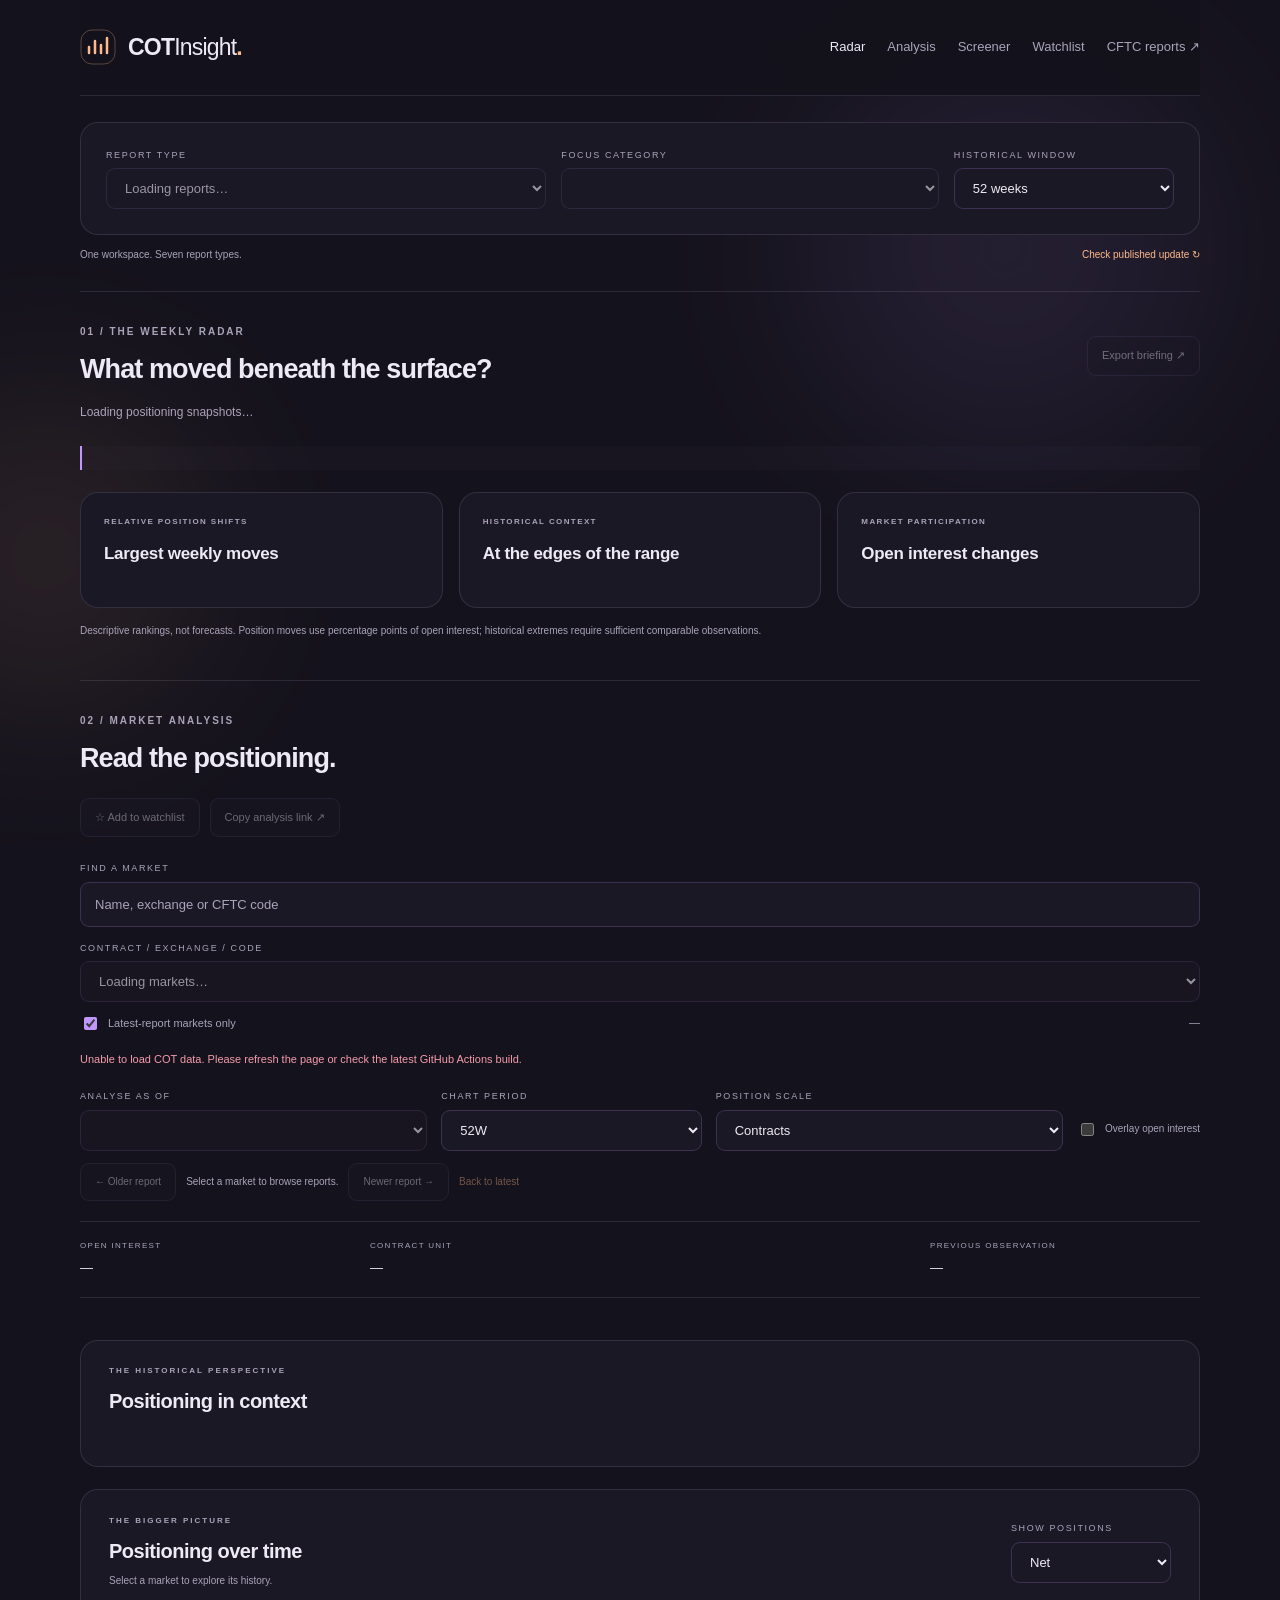
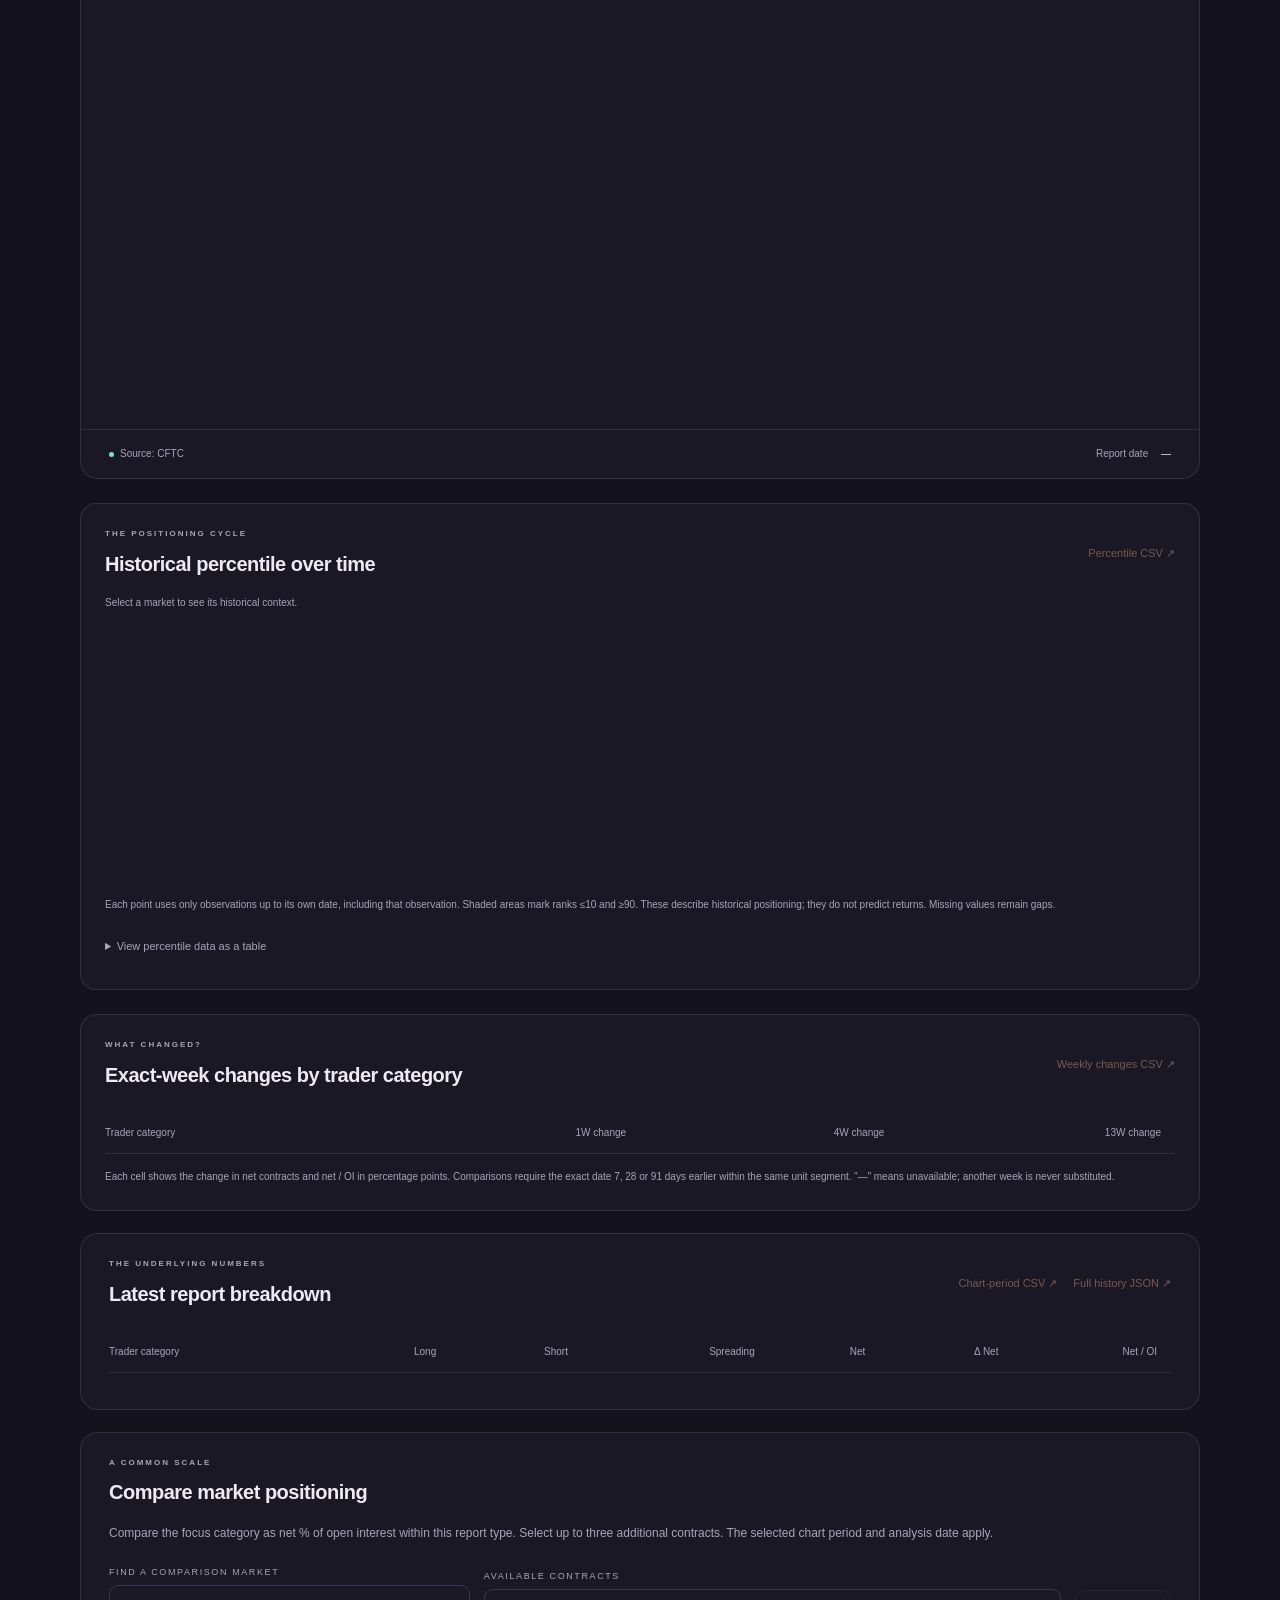
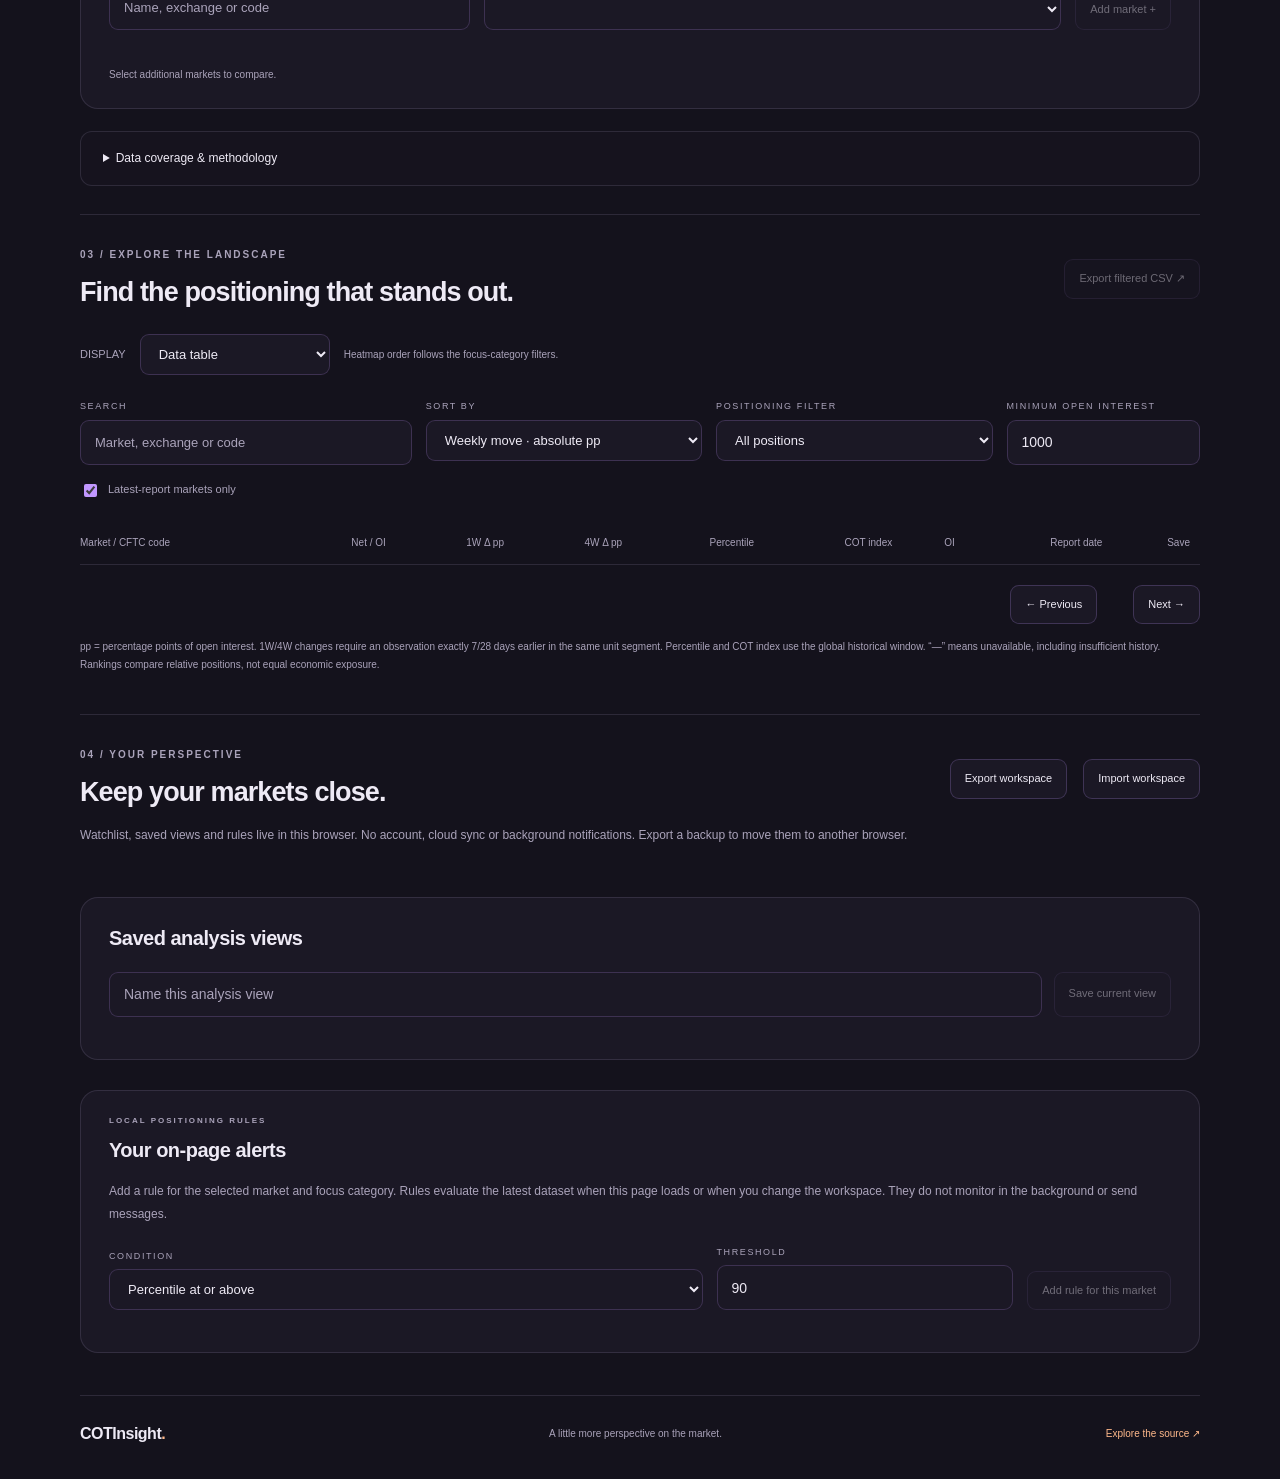
==== commit 0f75f6a6: "Add rolling percentile history, weekly change matrix and report navigation" ====
--- a/site/index.html
+++ b/site/index.html
@@ -10,11 +10,13 @@
     />
     <title>COTInsight — A clearer view of market positioning</title>
     <link rel="icon" href="./favicon.svg" type="image/svg+xml" />
-    <link rel="stylesheet" href="./styles.css?v=workspace-1" />
+    <link rel="stylesheet" href="./styles.css?v=workspace-3" />
     <script src="https://cdn.plot.ly/plotly-2.30.0.min.js" defer></script>
-    <script src="./analytics.js?v=workspace-1" defer></script>
-    <script src="./charts.js?v=workspace-1" defer></script>
-    <script src="./workspace.js?v=workspace-1" defer></script>
+    <script src="./analytics.js?v=workspace-3" defer></script>
+    <script src="./charts.js?v=workspace-3" defer></script>
+    <script src="./workspace.js?v=workspace-3" defer></script>
+    <script src="./interface.js?v=workspace-3" defer></script>
+    <script src="./research.js?v=workspace-3" defer></script>
   </head>
   <body>
     <a class="skip-link" href="#dashboard">Skip to dashboard</a>
@@ -52,7 +54,7 @@
         </a>
         <nav aria-label="Main navigation">
           <a class="nav-active" href="#radar">Radar</a
-          ><a href="#screener">Screener</a><a href="#watchlist">Watchlist</a>
+          ><a href="#dashboard">Analysis</a><a href="#screener">Screener</a><a href="#watchlist">Watchlist</a>
           <a
             href="https://www.cftc.gov/MarketReports/CommitmentsofTraders/index.htm"
             target="_blank"
@@ -114,13 +116,14 @@
         <div class="workspace-tools">
           <span>One workspace. Seven report types.</span
           ><button type="button" id="refreshDataset" class="text-button">
-            Reload latest dataset ↻
+            Check published update ↻
           </button>
         </div>
+        <div id="updateBanner" class="historical-banner" hidden role="status"></div>
         <p id="reportDescription" class="report-description"></p>
         <p id="workspaceNotice" class="workspace-notice" role="status"></p>
         <section
-          id="radar"
+          id="radar" data-workspace-section
           class="research-section"
           aria-labelledby="radarTitle"
         >
@@ -166,7 +169,7 @@
           </p>
         </section>
         <section
-          id="dashboard"
+          id="dashboard" data-workspace-section
           class="dashboard"
           aria-labelledby="dashboard-title"
         >
@@ -255,6 +258,12 @@
               interest</label
             >
           </div>
+          <div class="observation-navigation" role="group" aria-label="Browse report observations">
+            <button type="button" id="olderReport" class="quiet-button" disabled>← Older report</button>
+            <span id="observationPosition" role="status">Select a market to browse reports.</span>
+            <button type="button" id="newerReport" class="quiet-button" disabled>Newer report →</button>
+            <button type="button" id="latestReport" class="text-button" disabled>Back to latest</button>
+          </div>
           <div id="historicalBanner" class="historical-banner" hidden></div>
           <div class="market-facts">
             <div>
@@ -311,6 +320,32 @@
               ><span>Report date <strong id="lastUpdate">—</strong></span>
             </div>
           </article>
+          <section class="rank-panel" aria-labelledby="rankTitle">
+            <div class="table-heading">
+              <div><p class="eyebrow">THE POSITIONING CYCLE</p><h3 id="rankTitle">Historical percentile over time</h3></div>
+              <button type="button" id="rankExport" class="text-button" disabled>Percentile CSV ↗</button>
+            </div>
+            <p id="rankContext" class="data-note"></p>
+            <p id="rankStatus" class="data-note" role="status">Select a market to see its historical context.</p>
+            <div id="rankChart" role="region" aria-label="Rolling historical net-position percentile"></div>
+            <p class="data-note">Each point uses only observations up to its own date, including that observation. Shaded areas mark ranks ≤10 and ≥90. These describe historical positioning; they do not predict returns. Missing values remain gaps.</p>
+            <details class="rank-values"><summary>View percentile data as a table</summary>
+              <div class="table-scroll" tabindex="0" role="region" aria-label="Historical percentile values, horizontally scrollable">
+                <table><thead><tr><th scope="col">Report date</th><th scope="col">Net contracts</th><th scope="col">Percentile</th><th scope="col">COT index</th><th scope="col">Valid / required</th></tr></thead><tbody id="rankBody"></tbody></table>
+              </div>
+            </details>
+          </section>
+          <section class="weekly-panel" aria-labelledby="weeklyTitle">
+            <div class="table-heading">
+              <div><p class="eyebrow">WHAT CHANGED?</p><h3 id="weeklyTitle">Exact-week changes by trader category</h3></div>
+              <button type="button" id="weeklyExport" class="text-button" disabled>Weekly changes CSV ↗</button>
+            </div>
+            <p id="weeklyContext" class="data-note"></p>
+            <div class="table-scroll" tabindex="0" role="region" aria-label="Weekly changes by trader category, horizontally scrollable">
+              <table><thead><tr><th scope="col">Trader category</th><th scope="col" id="weeklyHead1">1W change</th><th scope="col" id="weeklyHead4">4W change</th><th scope="col" id="weeklyHead13">13W change</th></tr></thead><tbody id="weeklyBody"></tbody></table>
+            </div>
+            <p class="data-note">Each cell shows the change in net contracts and net / OI in percentage points. Comparisons require the exact date 7, 28 or 91 days earlier within the same unit segment. “—” means unavailable; another week is never substituted.</p>
+          </section>
           <section class="positions-panel" aria-labelledby="positionsTitle">
             <div class="table-heading">
               <div>
@@ -370,16 +405,7 @@
               report type. Select up to three additional contracts. The selected
               chart period and analysis date apply.
             </p>
-            <div class="controls comparison-control">
-              <label for="compareSelect"
-                >ADDITIONAL MARKETS (CTRL / CMD FOR MULTIPLE)</label
-              ><select
-                id="compareSelect"
-                multiple
-                size="5"
-                aria-describedby="compareStatus"
-              ></select>
-            </div>
+            <div class="comparison-picker"><div class="controls"><label for="compareSearch">FIND A COMPARISON MARKET</label><input id="compareSearch" type="search" placeholder="Name, exchange or code"></div><div class="controls"><label for="compareCandidate">AVAILABLE CONTRACTS</label><select id="compareCandidate"></select></div><button id="compareAdd" class="quiet-button" type="button" disabled>Add market +</button></div><div id="compareChips" class="view-list"></div><select id="compareSelect" multiple hidden aria-hidden="true"></select>
             <p id="compareStatus" class="data-note" role="status">
               Select additional markets to compare.
             </p>
@@ -459,7 +485,7 @@
           </details>
         </section>
         <section
-          id="screener"
+          id="screener" data-workspace-section
           class="research-section"
           aria-labelledby="screenerTitle"
         >
@@ -478,6 +504,7 @@
             </button>
           </div>
           <p id="screenScope" class="section-subtitle"></p>
+          <div class="screener-view"><label for="screenView">DISPLAY</label><select id="screenView"><option value="table">Data table</option><option value="heatmap">Category heatmap</option></select><span>Heatmap order follows the focus-category filters.</span></div>
           <div class="screener-controls">
             <div class="controls">
               <label for="screenSearch">SEARCH</label
@@ -532,7 +559,7 @@
             role="region"
             aria-label="Market screener, horizontally scrollable"
           >
-            <table class="screener-table">
+            <table class="screener-table" id="screenTable">
               <thead>
                 <tr>
                   <th scope="col">Market / CFTC code</th>
@@ -549,6 +576,7 @@
               <tbody id="screenBody"></tbody>
             </table>
           </div>
+          <div id="heatmapPanel" hidden><p class="heatmap-legend"><span>0 · lower historical rank</span><span>50 · middle</span><span>100 · higher historical rank</span></p><div class="table-scroll" tabindex="0" role="region" aria-label="Historical percentile heatmap"><table id="heatmapTable"><thead id="heatmapHead"></thead><tbody id="heatmapBody"></tbody></table></div><p class="data-note">Each cell ranks its own category’s net position within its own historical window. Missing or insufficient data stays blank. Select a cell to open that category and market.</p></div>
           <div class="pagination">
             <button type="button" id="screenPrevious" class="quiet-button">
               ← Previous</button
@@ -566,7 +594,7 @@
           </p>
         </section>
         <section
-          id="watchlist"
+          id="watchlist" data-workspace-section
           class="research-section"
           aria-labelledby="watchlistTitle"
         >
--- a/site/styles.css
+++ b/site/styles.css
@@ -1599,3 +1599,32 @@
     overflow-wrap: anywhere;
   }
 }
+/* Compact workspace views keep the analysis close without a long scroll. */
+[data-workspace-section][hidden]{display:none!important}body:not([data-section="radar"]) .hero{display:none}body:not([data-section="radar"]) .global-controls{margin-top:26px}.topbar{position:sticky;top:0;z-index:5;background:rgba(20,18,28,.95);backdrop-filter:blur(18px)}.topbar nav a[aria-current="page"]{color:var(--text)}.topbar nav{gap:22px}.screener-view{display:flex;align-items:center;gap:14px;font-size:11px;color:var(--muted);margin-top:24px}.screener-view select{max-width:190px}.screener-view span{font-size:10px}.heatmap-legend{display:flex;justify-content:space-between;gap:12px;font-size:10px;color:var(--muted);padding:12px 16px;background:linear-gradient(90deg,#ffb98b30,transparent,#c197ff30);border-radius:8px}.heatmap-cell{width:100%;min-width:90px;border:1px solid var(--border);border-radius:7px;color:var(--text);padding:16px 10px;cursor:pointer;font:inherit;font-variant-numeric:tabular-nums;background:var(--surface)}.heatmap-cell:hover{outline:1px solid var(--peach)}#heatmapTable th{font-size:11px;white-space:normal;min-width:110px}#heatmapTable th:first-child{min-width:210px}.comparison-picker{display:grid;grid-template-columns:1fr 1.6fr auto;gap:14px;align-items:end}.comparison-picker .controls{width:100%;min-width:0}#compareChips{margin-bottom:18px}#compareChips .view-chip{max-width:100%;font-size:10px}#compareChips .view-chip span{overflow-wrap:anywhere}.historical-banner button{margin-top:10px}.research-section{margin-top:28px}.topbar nav .nav-active:before{display:none}
+@media(max-width:760px){.topbar nav{gap:14px}.topbar nav .nav-active{display:inline}.topbar nav a:last-child{display:none}.comparison-picker{grid-template-columns:1fr}.comparison-picker button{justify-self:start}.screener-view{flex-wrap:wrap}.screener-view span{flex-basis:100%}}
+@media(max-width:420px){.topbar nav{gap:9px;font-size:9px}.topbar{height:70px}.brand{font-size:15px!important}.brand-mark{width:22px!important}.heatmap-legend{font-size:9px}}
+/* Historical context and report review. */
+.rank-panel, .weekly-panel {
+  margin-top: 24px;
+  padding: 24px;
+  border: 1px solid var(--border);
+  border-radius: 16px;
+  background: #1b1825;
+  min-width: 0;
+}
+#rankChart { height: 270px; width: 100%; }
+.rank-values { margin-top: 14px; color: var(--muted); font-size: 11px; }
+.rank-values summary { cursor: pointer; padding: 10px 0; }
+.rank-values .table-scroll { max-height: 330px; overflow: auto; }
+.rank-values table { min-width: 580px; }
+.weekly-panel table { min-width: 610px; }
+.weekly-date, .weekly-share { display: block; margin-top: 6px; color: var(--muted); font-size: 10px; font-weight: 400; }
+.weekly-panel td strong { font-weight: 500; }
+.observation-navigation { display: flex; flex-wrap: wrap; align-items: center; gap: 10px; margin: 12px 0 20px; }
+.observation-navigation span { color: var(--muted); font-size: 10px; }
+.observation-navigation button { font-size: 10px; }
+@media (max-width: 600px) {
+  .rank-panel, .weekly-panel { padding: 16px; }
+  .rank-panel .table-heading, .weekly-panel .table-heading { flex-wrap: wrap; gap: 12px; }
+  .observation-navigation span { order: 4; flex-basis: 100%; }
+}
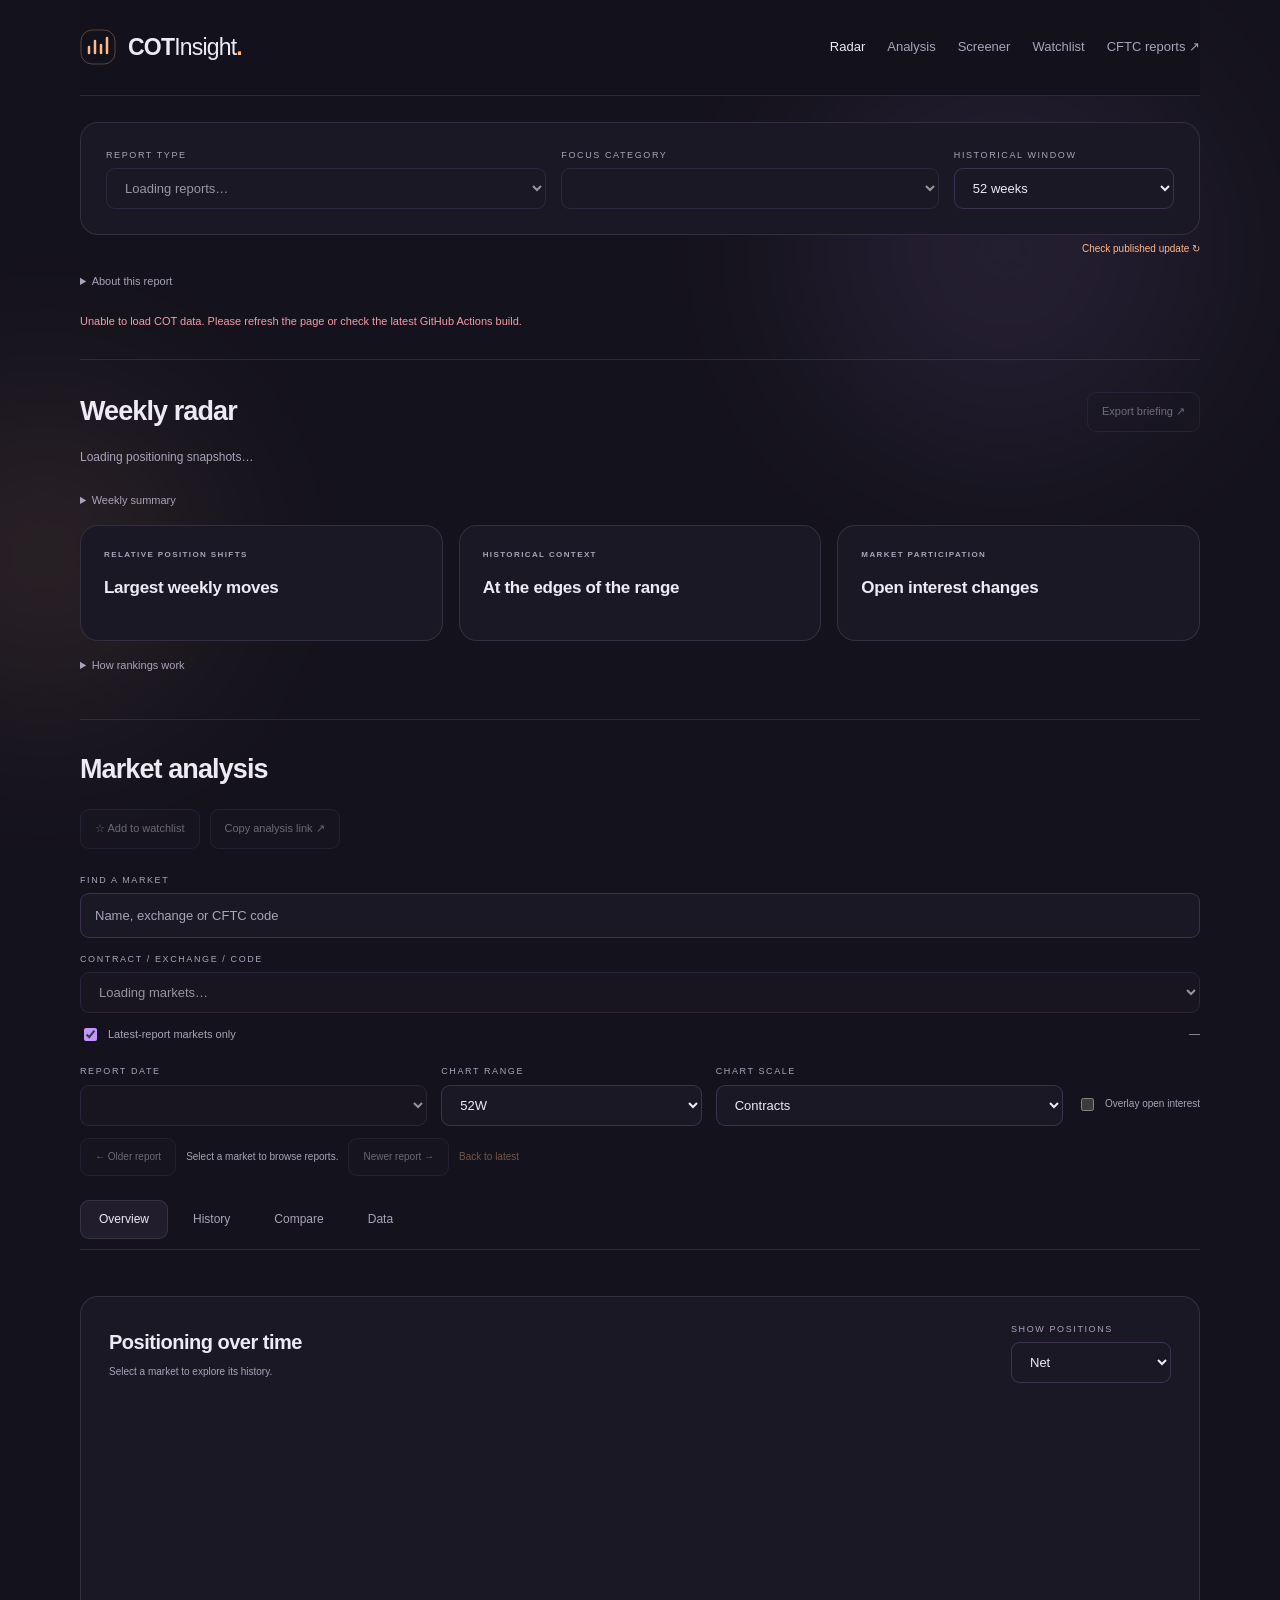
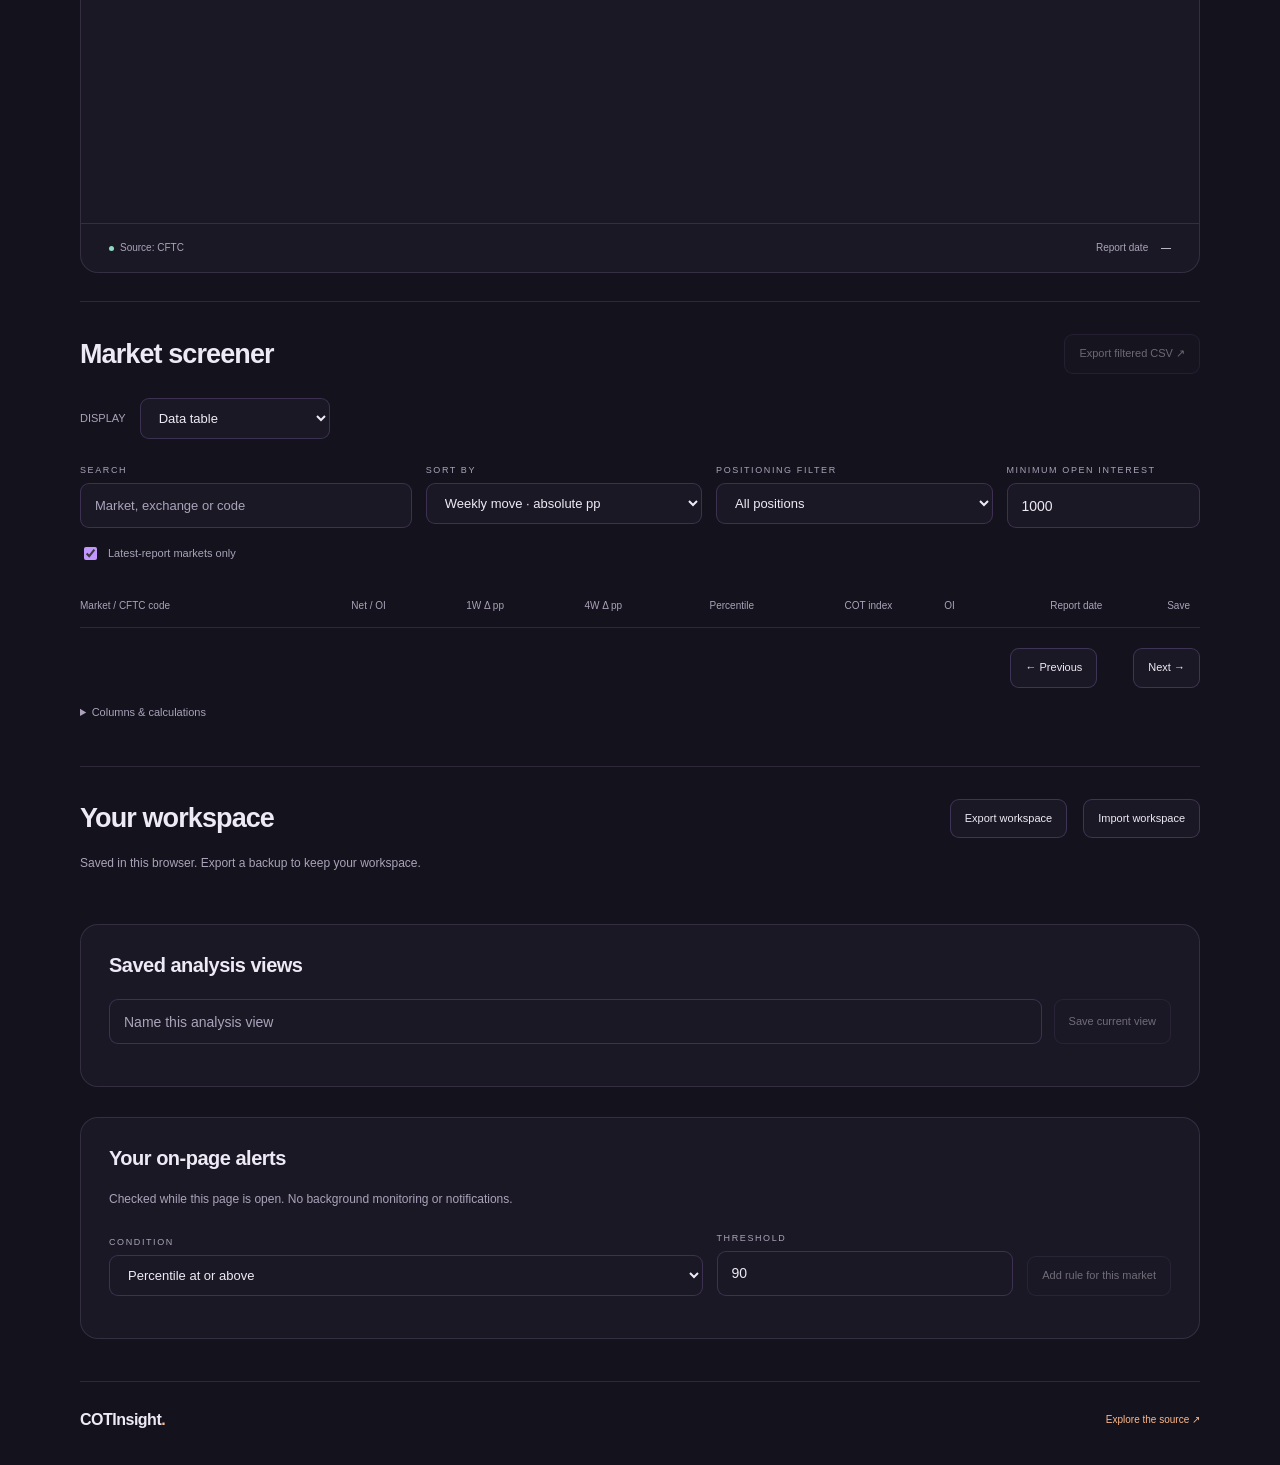
==== commit 4937a630: "Simplify analysis UI and reorganize repository with English documentation" ====
--- a/site/index.html
+++ b/site/index.html
@@ -1,22 +1,17 @@
-<!doctype html>
-<html lang="en">
-  <head>
-    <meta charset="UTF-8" />
-    <meta name="viewport" content="width=device-width, initial-scale=1" />
-    <meta name="theme-color" content="#14121c" />
-    <meta
-      name="description"
-      content="Explore futures market positioning with COTInsight. Weekly CFTC data, net positions and an interactive market view."
-    />
-    <title>COTInsight — A clearer view of market positioning</title>
-    <link rel="icon" href="./favicon.svg" type="image/svg+xml" />
-    <link rel="stylesheet" href="./styles.css?v=workspace-3" />
-    <script src="https://cdn.plot.ly/plotly-2.30.0.min.js" defer></script>
-    <script src="./analytics.js?v=workspace-3" defer></script>
-    <script src="./charts.js?v=workspace-3" defer></script>
-    <script src="./workspace.js?v=workspace-3" defer></script>
-    <script src="./interface.js?v=workspace-3" defer></script>
-    <script src="./research.js?v=workspace-3" defer></script>
+<!DOCTYPE html><html lang="en"><head>
+    <meta charset="UTF-8">
+    <meta name="viewport" content="width=device-width, initial-scale=1">
+    <meta name="theme-color" content="#14121c">
+    <meta name="description" content="Explore futures market positioning with COTInsight. Weekly CFTC data, net positions and an interactive market view.">
+    <title>COTInsight</title>
+    <link rel="icon" href="./assets/images/favicon.svg" type="image/svg+xml">
+    <link rel="stylesheet" href="./assets/css/styles.css?v=layout-1">
+    <script src="https://cdn.plot.ly/plotly-2.30.0.min.js" defer=""></script>
+    <script src="./assets/js/analytics.js?v=layout-1" defer=""></script>
+    <script src="./assets/js/charts.js?v=layout-1" defer=""></script>
+    <script src="./assets/js/workspace.js?v=layout-1" defer=""></script>
+    <script src="./assets/js/interface.js?v=layout-1" defer=""></script>
+    <script src="./assets/js/research.js?v=layout-1" defer=""></script>
   </head>
   <body>
     <a class="skip-link" href="#dashboard">Skip to dashboard</a>
@@ -25,126 +20,73 @@
     <div class="container">
       <header class="topbar">
         <a class="brand" href="./" aria-label="COTInsight home">
-          <svg
-            class="brand-mark"
-            viewBox="0 0 36 36"
-            fill="none"
-            aria-hidden="true"
-          >
-            <rect
-              x="1"
-              y="1"
-              width="34"
-              height="34"
-              rx="11"
-              stroke="currentColor"
-              stroke-opacity=".3"
-            />
-            <path
-              d="M9 24V18M15 24V12M21 24V16M27 24V9"
-              stroke="currentColor"
-              stroke-width="2.5"
-              stroke-linecap="round"
-            />
+          <svg class="brand-mark" viewBox="0 0 36 36" fill="none" aria-hidden="true">
+            <rect x="1" y="1" width="34" height="34" rx="11" stroke="currentColor" stroke-opacity=".3"></rect>
+            <path d="M9 24V18M15 24V12M21 24V16M27 24V9" stroke="currentColor" stroke-width="2.5" stroke-linecap="round"></path>
           </svg>
-          <span
-            >COT<span class="brand-light">Insight</span
-            ><span class="brand-dot">.</span></span
-          >
+          <span>COT<span class="brand-light">Insight</span><span class="brand-dot">.</span></span>
         </a>
         <nav aria-label="Main navigation">
-          <a class="nav-active" href="#radar">Radar</a
-          ><a href="#dashboard">Analysis</a><a href="#screener">Screener</a><a href="#watchlist">Watchlist</a>
-          <a
-            href="https://www.cftc.gov/MarketReports/CommitmentsofTraders/index.htm"
-            target="_blank"
-            rel="noopener noreferrer"
-            >CFTC reports <span aria-hidden="true">↗</span></a
-          >
+          <a class="nav-active" href="#radar">Radar</a><a href="#dashboard">Analysis</a><a href="#screener">Screener</a><a href="#watchlist">Watchlist</a>
+          <a href="https://www.cftc.gov/MarketReports/CommitmentsofTraders/index.htm" target="_blank" rel="noopener noreferrer">CFTC reports <span aria-hidden="true">↗</span></a>
         </nav>
       </header>
 
       <main>
         <section class="hero" aria-labelledby="hero-title">
-          <div class="eyebrow">
-            <span class="small-line"></span> THE POSITIONING WORKSPACE
-          </div>
+          
           <h1 id="hero-title">
-            Behind every market,<br /><span class="gradient-text"
-              >there’s a position.</span
-            >
+            Behind every market,<br><span class="gradient-text">there’s a position.</span>
           </h1>
-          <p class="hero-copy">
-            A clearer view of futures positioning.<br />Explore the Commitments
-            of Traders, one market at a time.
-          </p>
+          <p class="hero-copy">Explore weekly futures positioning from the CFTC.</p>
           <div class="hero-tags">
-            <span><i aria-hidden="true"></i> Official CFTC data</span
-            ><span>Weekly reports</span
-            ><span id="dataCoverage">All 7 COT report types</span>
-          </div>
-          <div class="hero-art" aria-hidden="true">
-            <div class="orbit orbit-one"></div>
-            <div class="orbit orbit-two"></div>
-            <div class="orbit orbit-three"></div>
-            <div class="art-core">C<span>↗</span></div>
-            <span class="art-label">A DIFFERENT PERSPECTIVE</span>
-          </div>
+            <span><i aria-hidden="true"></i> Official CFTC data</span><span id="dataCoverage">All 7 COT report types</span>
+          </div>
+          
         </section>
 
         <div class="global-controls">
           <div class="controls">
-            <label for="reportSelect">REPORT TYPE</label
-            ><select id="reportSelect" disabled>
+            <label for="reportSelect">REPORT TYPE</label><select id="reportSelect" disabled="">
               <option>Loading reports…</option>
             </select>
           </div>
           <div class="controls">
-            <label for="focusGroup">FOCUS CATEGORY</label
-            ><select id="focusGroup" disabled></select>
+            <label for="focusGroup">FOCUS CATEGORY</label><select id="focusGroup" disabled=""></select>
           </div>
           <div class="controls">
-            <label for="lookbackSelect">HISTORICAL WINDOW</label
-            ><select id="lookbackSelect">
+            <label for="lookbackSelect">HISTORICAL WINDOW</label><select id="lookbackSelect">
               <option value="26">26 weeks</option>
-              <option value="52" selected>52 weeks</option>
+              <option value="52" selected="">52 weeks</option>
               <option value="104">104 weeks</option>
               <option value="156">156 weeks</option>
             </select>
           </div>
         </div>
         <div class="workspace-tools">
-          <span>One workspace. Seven report types.</span
-          ><button type="button" id="refreshDataset" class="text-button">
+          <button type="button" id="refreshDataset" class="text-button">
             Check published update ↻
           </button>
         </div>
-        <div id="updateBanner" class="historical-banner" hidden role="status"></div>
-        <p id="reportDescription" class="report-description"></p>
-        <p id="workspaceNotice" class="workspace-notice" role="status"></p>
-        <section
-          id="radar" data-workspace-section
-          class="research-section"
-          aria-labelledby="radarTitle"
-        >
+        <div id="updateBanner" class="historical-banner" hidden="" role="status"></div>
+        <details class="context-help"><summary>About this report</summary><p id="reportDescription" class="report-description"></p></details>
+        <p id="workspaceNotice" class="workspace-notice" role="status"></p><p id="dataStatus" class="data-status" role="status">
+            Loading COT data…
+          </p>
+        <section id="radar" data-workspace-section="" class="research-section" aria-labelledby="radarTitle">
           <div class="section-heading">
             <div>
-              <p class="eyebrow">01 / THE WEEKLY RADAR</p>
-              <h2 id="radarTitle">What moved beneath the surface?</h2>
-            </div>
-            <button
-              type="button"
-              id="radarExport"
-              disabled
-              class="quiet-button"
-            >
+              
+              <h2 id="radarTitle">Weekly radar</h2>
+            </div>
+            <button type="button" id="radarExport" disabled="" class="quiet-button">
               Export briefing ↗
             </button>
           </div>
           <p id="radarScope" class="section-subtitle">
             Loading positioning snapshots…
           </p>
-          <p id="radarNarrative" class="briefing-text"></p>
+          <details class="context-help"><summary>Weekly summary</summary><p id="radarNarrative" class="briefing-text"></p></details>
           <div class="radar-grid">
             <article class="radar-card">
               <p class="eyebrow">RELATIVE POSITION SHIFTS</p>
@@ -162,145 +104,90 @@
               <div id="radarOI"></div>
             </article>
           </div>
-          <p class="data-note">
+          <details class="context-help"><summary>How rankings work</summary><p class="data-note">
             Descriptive rankings, not forecasts. Position moves use percentage
             points of open interest; historical extremes require sufficient
             comparable observations.
-          </p>
+          </p></details>
         </section>
-        <section
-          id="dashboard" data-workspace-section
-          class="dashboard"
-          aria-labelledby="dashboard-title"
-        >
+        <section id="dashboard" data-workspace-section="" class="dashboard" aria-labelledby="dashboard-title">
           <div class="section-heading">
             <div>
-              <p class="eyebrow">02 / MARKET ANALYSIS</p>
-              <h2 id="dashboard-title">Read the positioning.</h2>
+              
+              <h2 id="dashboard-title">Market analysis</h2>
             </div>
           </div>
           <div class="analysis-actions">
-            <button
-              type="button"
-              id="watchToggle"
-              class="quiet-button"
-              disabled
-            >
-              ☆ Add to watchlist</button
-            ><button
-              type="button"
-              id="shareButton"
-              disabled
-              class="quiet-button"
-            >
-              Copy analysis link ↗</button
-            ><input
-              id="shareLink"
-              type="url"
-              readonly
-              hidden
-              aria-label="Shareable analysis link"
-            />
+            <button type="button" id="watchToggle" class="quiet-button" disabled="">
+              ☆ Add to watchlist</button><button type="button" id="shareButton" disabled="" class="quiet-button">
+              Copy analysis link ↗</button><input id="shareLink" type="url" readonly="" hidden="" aria-label="Shareable analysis link">
           </div>
           <div class="data-controls">
             <div class="controls">
-              <label for="marketSearch">FIND A MARKET</label
-              ><input
-                id="marketSearch"
-                type="search"
-                placeholder="Name, exchange or CFTC code"
-                disabled
-                autocomplete="off"
-              />
+              <label for="marketSearch">FIND A MARKET</label><input id="marketSearch" type="search" placeholder="Name, exchange or CFTC code" disabled="" autocomplete="off">
             </div>
             <div class="controls market-control">
-              <label for="assetSelect">CONTRACT / EXCHANGE / CODE</label
-              ><select id="assetSelect" disabled>
+              <label for="assetSelect">CONTRACT / EXCHANGE / CODE</label><select id="assetSelect" disabled="">
                 <option>Loading markets…</option>
               </select>
             </div>
           </div>
           <div class="filter-summary">
-            <label class="checkbox-label"
-              ><input type="checkbox" id="latestOnly" checked /> Latest-report
-              markets only</label
-            ><span id="marketCount">—</span>
-          </div>
-
-          <p id="dataStatus" class="data-status" role="status">
-            Loading COT data…
-          </p>
+            <label class="checkbox-label"><input type="checkbox" id="latestOnly" checked=""> Latest-report
+              markets only</label><span id="marketCount">—</span>
+          </div>
+
+          
 
           <div class="analysis-toolbar">
             <div class="controls">
-              <label for="observationSelect">ANALYSE AS OF</label
-              ><select id="observationSelect" disabled></select>
-            </div>
-            <div class="controls">
-              <label for="rangeSelect">CHART PERIOD</label
-              ><select id="rangeSelect">
+              <label for="observationSelect">REPORT DATE</label><select id="observationSelect" disabled=""></select>
+            </div>
+            <div class="controls">
+              <label for="rangeSelect">CHART RANGE</label><select id="rangeSelect">
                 <option value="13">13W</option>
                 <option value="26">26W</option>
-                <option value="52" selected>52W</option>
+                <option value="52" selected="">52W</option>
                 <option value="104">104W</option>
                 <option value="all">All history</option>
               </select>
             </div>
             <div class="controls">
-              <label for="scaleSelect">POSITION SCALE</label
-              ><select id="scaleSelect">
+              <label for="scaleSelect">CHART SCALE</label><select id="scaleSelect">
                 <option value="contracts">Contracts</option>
                 <option value="share">% of open interest</option>
               </select>
             </div>
-            <label class="checkbox-label"
-              ><input id="showOI" type="checkbox" /> Overlay open
-              interest</label
-            >
+            <label class="checkbox-label"><input id="showOI" type="checkbox"> Overlay open
+              interest</label>
           </div>
           <div class="observation-navigation" role="group" aria-label="Browse report observations">
-            <button type="button" id="olderReport" class="quiet-button" disabled>← Older report</button>
+            <button type="button" id="olderReport" class="quiet-button" disabled="">← Older report</button>
             <span id="observationPosition" role="status">Select a market to browse reports.</span>
-            <button type="button" id="newerReport" class="quiet-button" disabled>Newer report →</button>
-            <button type="button" id="latestReport" class="text-button" disabled>Back to latest</button>
-          </div>
-          <div id="historicalBanner" class="historical-banner" hidden></div>
-          <div class="market-facts">
-            <div>
-              <span>OPEN INTEREST</span><strong id="openInterest">—</strong>
-            </div>
-            <div>
-              <span>CONTRACT UNIT</span><strong id="unitLabel">—</strong>
-            </div>
-            <div>
-              <span>PREVIOUS OBSERVATION</span
-              ><strong id="comparisonDate">—</strong>
-            </div>
-          </div>
-          <div class="kpi-row" id="kpiRow" aria-live="polite"></div>
-          <section class="insight-panel" aria-labelledby="insightTitle">
-            <div class="table-heading">
-              <div>
-                <p class="eyebrow">THE HISTORICAL PERSPECTIVE</p>
-                <h3 id="insightTitle">Positioning in context</h3>
-              </div>
-              <span id="insightCategory" class="context-tag"></span>
-            </div>
-            <div id="insightStats" class="insight-grid"></div>
-            <p id="insightNotes" class="data-note"></p>
-          </section>
-          <article class="chart-card" aria-labelledby="chartTitle">
+            <button type="button" id="newerReport" class="quiet-button" disabled="">Newer report →</button>
+            <button type="button" id="latestReport" class="text-button" disabled="">Back to latest</button>
+          </div>
+          <div id="historicalBanner" class="historical-banner" hidden=""></div><div class="analysis-tabs" role="tablist" aria-label="Analysis views"><button id="tab-overview" type="button" role="tab" aria-controls="panel-overview" aria-selected="true" tabindex="0" data-analysis-tab="overview">Overview</button><button id="tab-history" type="button" role="tab" aria-controls="panel-history" aria-selected="false" tabindex="-1" data-analysis-tab="history">History</button><button id="tab-compare" type="button" role="tab" aria-controls="panel-compare" aria-selected="false" tabindex="-1" data-analysis-tab="compare">Compare</button><button id="tab-data" type="button" role="tab" aria-controls="panel-data" aria-selected="false" tabindex="-1" data-analysis-tab="data">Data</button></div>
+          
+          
+          
+          
+          
+          
+          
+          
+          
+        <div id="panel-overview" role="tabpanel" aria-labelledby="tab-overview" data-analysis-panel="overview" tabindex="0"><div class="kpi-row" id="kpiRow" aria-live="polite"></div><article class="chart-card" aria-labelledby="chartTitle">
             <div class="chart-heading">
               <div>
-                <p class="eyebrow">THE BIGGER PICTURE</p>
+                
                 <h3 id="chartTitle">Positioning over time</h3>
                 <p id="selectedMarket" class="selected-market">
                   Select a market to explore its history.
                 </p>
               </div>
               <div class="controls chart-metric">
-                <label for="metricSelect">SHOW POSITIONS</label
-                ><select id="metricSelect">
+                <label for="metricSelect">SHOW POSITIONS</label><select id="metricSelect">
                   <option value="net">Net</option>
                   <option value="long">Long</option>
                   <option value="short">Short</option>
@@ -308,27 +195,30 @@
                 </select>
               </div>
             </div>
-            <div
-              id="chartDiv"
-              role="region"
-              aria-label="Interactive net position history chart"
-            ></div>
+            <div id="chartDiv" role="region" aria-label="Interactive net position history chart"></div>
             <div class="chart-footer">
-              <span
-                ><span class="source-dot"></span
-                ><span id="sourceLabel">Source: CFTC</span></span
-              ><span>Report date <strong id="lastUpdate">—</strong></span>
-            </div>
-          </article>
+              <span><span class="source-dot"></span><span id="sourceLabel">Source: CFTC</span></span><span>Report date <strong id="lastUpdate">—</strong></span>
+            </div>
+          </article></div><div id="panel-history" role="tabpanel" aria-labelledby="tab-history" data-analysis-panel="history" tabindex="0" hidden=""><section class="insight-panel" aria-labelledby="insightTitle">
+            <div class="table-heading">
+              <div>
+                
+                <h3 id="insightTitle">Historical context</h3>
+              </div>
+              <span id="insightCategory" class="context-tag"></span>
+            </div>
+            <div id="insightStats" class="insight-grid"></div>
+            <details class="context-help"><summary>Calculation details</summary><p id="insightNotes" class="data-note"></p></details>
+          </section>
           <section class="rank-panel" aria-labelledby="rankTitle">
             <div class="table-heading">
-              <div><p class="eyebrow">THE POSITIONING CYCLE</p><h3 id="rankTitle">Historical percentile over time</h3></div>
-              <button type="button" id="rankExport" class="text-button" disabled>Percentile CSV ↗</button>
+              <div><h3 id="rankTitle">Historical percentile</h3></div>
+              <button type="button" id="rankExport" class="text-button" disabled="">Percentile CSV ↗</button>
             </div>
             <p id="rankContext" class="data-note"></p>
-            <p id="rankStatus" class="data-note" role="status">Select a market to see its historical context.</p>
+            <details class="context-help"><summary>History coverage</summary><p id="rankStatus" class="data-note" role="status">Select a market to see its historical context.</p></details>
             <div id="rankChart" role="region" aria-label="Rolling historical net-position percentile"></div>
-            <p class="data-note">Each point uses only observations up to its own date, including that observation. Shaded areas mark ranks ≤10 and ≥90. These describe historical positioning; they do not predict returns. Missing values remain gaps.</p>
+            <details class="context-help"><summary>How to read this chart</summary><p class="data-note">Each point uses only observations up to its own date, including that observation. Shaded areas mark ranks ≤10 and ≥90. These describe historical positioning; they do not predict returns. Missing values remain gaps.</p></details>
             <details class="rank-values"><summary>View percentile data as a table</summary>
               <div class="table-scroll" tabindex="0" role="region" aria-label="Historical percentile values, horizontally scrollable">
                 <table><thead><tr><th scope="col">Report date</th><th scope="col">Net contracts</th><th scope="col">Percentile</th><th scope="col">COT index</th><th scope="col">Valid / required</th></tr></thead><tbody id="rankBody"></tbody></table>
@@ -337,44 +227,53 @@
           </section>
           <section class="weekly-panel" aria-labelledby="weeklyTitle">
             <div class="table-heading">
-              <div><p class="eyebrow">WHAT CHANGED?</p><h3 id="weeklyTitle">Exact-week changes by trader category</h3></div>
-              <button type="button" id="weeklyExport" class="text-button" disabled>Weekly changes CSV ↗</button>
+              <div><h3 id="weeklyTitle">Weekly changes</h3></div>
+              <button type="button" id="weeklyExport" class="text-button" disabled="">Weekly changes CSV ↗</button>
             </div>
             <p id="weeklyContext" class="data-note"></p>
             <div class="table-scroll" tabindex="0" role="region" aria-label="Weekly changes by trader category, horizontally scrollable">
               <table><thead><tr><th scope="col">Trader category</th><th scope="col" id="weeklyHead1">1W change</th><th scope="col" id="weeklyHead4">4W change</th><th scope="col" id="weeklyHead13">13W change</th></tr></thead><tbody id="weeklyBody"></tbody></table>
             </div>
-            <p class="data-note">Each cell shows the change in net contracts and net / OI in percentage points. Comparisons require the exact date 7, 28 or 91 days earlier within the same unit segment. “—” means unavailable; another week is never substituted.</p>
+            <details class="context-help"><summary>How weekly changes are calculated</summary><p class="data-note">Each cell shows the change in net contracts and net / OI in percentage points. Comparisons require the exact date 7, 28 or 91 days earlier within the same unit segment. “—” means unavailable; another week is never substituted.</p></details>
           </section>
-          <section class="positions-panel" aria-labelledby="positionsTitle">
+        </div>
+        <div id="panel-compare" role="tabpanel" aria-labelledby="tab-compare" data-analysis-panel="compare" tabindex="0" hidden=""><section class="comparison-panel" aria-labelledby="compareTitle">
             <div class="table-heading">
               <div>
-                <p class="eyebrow">THE UNDERLYING NUMBERS</p>
-                <h3 id="positionsTitle">Latest report breakdown</h3>
+                
+                <h3 id="compareTitle">Compare market positioning</h3>
+              </div>
+            </div>
+            <p class="section-subtitle">Compare up to three markets using net positions as a share of open interest.</p>
+            <div class="comparison-picker"><div class="controls"><label for="compareSearch">FIND A COMPARISON MARKET</label><input id="compareSearch" type="search" placeholder="Name, exchange or code"></div><div class="controls"><label for="compareCandidate">AVAILABLE CONTRACTS</label><select id="compareCandidate"></select></div><button id="compareAdd" class="quiet-button" type="button" disabled="">Add market +</button></div><div id="compareChips" class="view-list"></div><select id="compareSelect" multiple="" hidden="" aria-hidden="true"></select>
+            <p id="compareStatus" class="data-note" role="status">
+              Select additional markets to compare.
+            </p>
+            <div id="compareChart" role="region" aria-label="Normalized market comparison chart" hidden=""></div>
+          </section>
+        </div>
+        <div id="panel-data" role="tabpanel" aria-labelledby="tab-data" data-analysis-panel="data" tabindex="0" hidden=""><div class="market-facts">
+            <div>
+              <span>OPEN INTEREST</span><strong id="openInterest">—</strong>
+            </div>
+            <div>
+              <span>CONTRACT UNIT</span><strong id="unitLabel">—</strong>
+            </div>
+            <div>
+              <span>PREVIOUS OBSERVATION</span><strong id="comparisonDate">—</strong>
+            </div>
+          </div><section class="positions-panel" aria-labelledby="positionsTitle">
+            <div class="table-heading">
+              <div>
+                
+                <h3 id="positionsTitle">Report breakdown</h3>
               </div>
               <div class="export-actions">
-                <button
-                  type="button"
-                  id="csvDownload"
-                  class="text-button"
-                  disabled
-                >
-                  Chart-period CSV ↗</button
-                ><a
-                  id="historyDownload"
-                  class="export-link"
-                  download
-                  aria-disabled="true"
-                  >Full history JSON ↗</a
-                >
-              </div>
-            </div>
-            <div
-              class="table-scroll"
-              tabindex="0"
-              role="region"
-              aria-label="Latest positions, horizontally scrollable"
-            >
+                <button type="button" id="csvDownload" class="text-button" disabled="">
+                  Chart-period CSV ↗</button><a id="historyDownload" class="export-link" download="" aria-disabled="true">Full history JSON ↗</a>
+              </div>
+            </div>
+            <div class="table-scroll" tabindex="0" role="region" aria-label="Latest positions, horizontally scrollable">
               <table>
                 <thead>
                   <tr>
@@ -392,31 +291,7 @@
             </div>
             <p id="comparisonNote" class="data-note"></p>
             <p id="roundingNote" class="data-note"></p>
-          </section>
-          <section class="comparison-panel" aria-labelledby="compareTitle">
-            <div class="table-heading">
-              <div>
-                <p class="eyebrow">A COMMON SCALE</p>
-                <h3 id="compareTitle">Compare market positioning</h3>
-              </div>
-            </div>
-            <p class="section-subtitle">
-              Compare the focus category as net % of open interest within this
-              report type. Select up to three additional contracts. The selected
-              chart period and analysis date apply.
-            </p>
-            <div class="comparison-picker"><div class="controls"><label for="compareSearch">FIND A COMPARISON MARKET</label><input id="compareSearch" type="search" placeholder="Name, exchange or code"></div><div class="controls"><label for="compareCandidate">AVAILABLE CONTRACTS</label><select id="compareCandidate"></select></div><button id="compareAdd" class="quiet-button" type="button" disabled>Add market +</button></div><div id="compareChips" class="view-list"></div><select id="compareSelect" multiple hidden aria-hidden="true"></select>
-            <p id="compareStatus" class="data-note" role="status">
-              Select additional markets to compare.
-            </p>
-            <div
-              id="compareChart"
-              role="region"
-              aria-label="Normalized market comparison chart"
-              hidden
-            ></div>
-          </section>
-          <details class="methodology">
+          </section><details class="methodology">
             <summary>Data coverage &amp; methodology</summary>
             <div class="methodology-body">
               <p>Historical views use currently published archives, which can contain later corrections. They are not archived release vintages or revision-free backtests.</p>
@@ -463,60 +338,28 @@
                 scale does not change these metrics.
               </p>
               <div class="methodology-links">
-                <a
-                  id="rawDownload"
-                  class="export-link"
-                  download
-                  aria-disabled="true"
-                  >Complete source JSON ↗</a
-                ><a
-                  href="https://www.cftc.gov/MarketReports/CommitmentsofTraders/HistoricalCompressed/index.htm"
-                  target="_blank"
-                  rel="noopener noreferrer"
-                  >Official archives ↗</a
-                ><a
-                  href="https://www.cftc.gov/MarketReports/CommitmentsofTraders/ExplanatoryNotes/index.htm"
-                  target="_blank"
-                  rel="noopener noreferrer"
-                  >CFTC definitions ↗</a
-                >
-              </div>
-            </div>
-          </details>
-        </section>
-        <section
-          id="screener" data-workspace-section
-          class="research-section"
-          aria-labelledby="screenerTitle"
-        >
+                <a id="rawDownload" class="export-link" download="" aria-disabled="true">Complete source JSON ↗</a><a href="https://www.cftc.gov/MarketReports/CommitmentsofTraders/HistoricalCompressed/index.htm" target="_blank" rel="noopener noreferrer">Official archives ↗</a><a href="https://www.cftc.gov/MarketReports/CommitmentsofTraders/ExplanatoryNotes/index.htm" target="_blank" rel="noopener noreferrer">CFTC definitions ↗</a>
+              </div>
+            </div>
+          </details></div></section>
+        <section id="screener" data-workspace-section="" class="research-section" aria-labelledby="screenerTitle">
           <div class="section-heading">
             <div>
-              <p class="eyebrow">03 / EXPLORE THE LANDSCAPE</p>
-              <h2 id="screenerTitle">Find the positioning that stands out.</h2>
-            </div>
-            <button
-              type="button"
-              id="screenExport"
-              disabled
-              class="quiet-button"
-            >
+              
+              <h2 id="screenerTitle">Market screener</h2>
+            </div>
+            <button type="button" id="screenExport" disabled="" class="quiet-button">
               Export filtered CSV ↗
             </button>
           </div>
           <p id="screenScope" class="section-subtitle"></p>
-          <div class="screener-view"><label for="screenView">DISPLAY</label><select id="screenView"><option value="table">Data table</option><option value="heatmap">Category heatmap</option></select><span>Heatmap order follows the focus-category filters.</span></div>
+          <div class="screener-view"><label for="screenView">DISPLAY</label><select id="screenView"><option value="table">Data table</option><option value="heatmap">Category heatmap</option></select></div>
           <div class="screener-controls">
             <div class="controls">
-              <label for="screenSearch">SEARCH</label
-              ><input
-                type="search"
-                id="screenSearch"
-                placeholder="Market, exchange or code"
-              />
-            </div>
-            <div class="controls">
-              <label for="screenSort">SORT BY</label
-              ><select id="screenSort">
+              <label for="screenSearch">SEARCH</label><input type="search" id="screenSearch" placeholder="Market, exchange or code">
+            </div>
+            <div class="controls">
+              <label for="screenSort">SORT BY</label><select id="screenSort">
                 <option value="move">Weekly move · absolute pp</option>
                 <option value="upper">Percentile · highest first</option>
                 <option value="lower">Percentile · lowest first</option>
@@ -526,8 +369,7 @@
               </select>
             </div>
             <div class="controls">
-              <label for="screenFilter">POSITIONING FILTER</label
-              ><select id="screenFilter">
+              <label for="screenFilter">POSITIONING FILTER</label><select id="screenFilter">
                 <option value="all">All positions</option>
                 <option value="extreme">Percentile ≤10 or ≥90</option>
                 <option value="upper">Percentile ≥90</option>
@@ -537,28 +379,14 @@
               </select>
             </div>
             <div class="controls">
-              <label for="minOI">MINIMUM OPEN INTEREST</label
-              ><input
-                id="minOI"
-                type="number"
-                min="0"
-                step="1000"
-                value="1000"
-              />
+              <label for="minOI">MINIMUM OPEN INTEREST</label><input id="minOI" type="number" min="0" step="1000" value="1000">
             </div>
           </div>
           <div class="filter-summary">
-            <label class="checkbox-label"
-              ><input type="checkbox" id="screenLatest" checked /> Latest-report
-              markets only</label
-            ><span id="screenCount"></span>
-          </div>
-          <div
-            class="table-scroll"
-            tabindex="0"
-            role="region"
-            aria-label="Market screener, horizontally scrollable"
-          >
+            <label class="checkbox-label"><input type="checkbox" id="screenLatest" checked=""> Latest-report
+              markets only</label><span id="screenCount"></span>
+          </div>
+          <div class="table-scroll" tabindex="0" role="region" aria-label="Market screener, horizontally scrollable">
             <table class="screener-table" id="screenTable">
               <thead>
                 <tr>
@@ -576,70 +404,39 @@
               <tbody id="screenBody"></tbody>
             </table>
           </div>
-          <div id="heatmapPanel" hidden><p class="heatmap-legend"><span>0 · lower historical rank</span><span>50 · middle</span><span>100 · higher historical rank</span></p><div class="table-scroll" tabindex="0" role="region" aria-label="Historical percentile heatmap"><table id="heatmapTable"><thead id="heatmapHead"></thead><tbody id="heatmapBody"></tbody></table></div><p class="data-note">Each cell ranks its own category’s net position within its own historical window. Missing or insufficient data stays blank. Select a cell to open that category and market.</p></div>
+          <div id="heatmapPanel" hidden=""><p class="heatmap-legend"><span>0 · lower historical rank</span><span>50 · middle</span><span>100 · higher historical rank</span></p><div class="table-scroll" tabindex="0" role="region" aria-label="Historical percentile heatmap"><table id="heatmapTable"><thead id="heatmapHead"></thead><tbody id="heatmapBody"></tbody></table></div><details class="context-help"><summary>How to read the heatmap</summary><p class="data-note">Each cell ranks its own category’s net position within its own historical window. Missing or insufficient data stays blank. Select a cell to open that category and market.</p></details></div>
           <div class="pagination">
             <button type="button" id="screenPrevious" class="quiet-button">
-              ← Previous</button
-            ><span id="screenPage"></span
-            ><button type="button" id="screenNext" class="quiet-button">
+              ← Previous</button><span id="screenPage"></span><button type="button" id="screenNext" class="quiet-button">
               Next →
             </button>
           </div>
-          <p class="data-note">
+          <details class="context-help"><summary>Columns &amp; calculations</summary><p class="data-note">
             pp = percentage points of open interest. 1W/4W changes require an
             observation exactly 7/28 days earlier in the same unit segment.
             Percentile and COT index use the global historical window. “—” means
             unavailable, including insufficient history. Rankings compare
             relative positions, not equal economic exposure.
-          </p>
+          </p></details>
         </section>
-        <section
-          id="watchlist" data-workspace-section
-          class="research-section"
-          aria-labelledby="watchlistTitle"
-        >
+        <section id="watchlist" data-workspace-section="" class="research-section" aria-labelledby="watchlistTitle">
           <div class="section-heading">
             <div>
-              <p class="eyebrow">04 / YOUR PERSPECTIVE</p>
-              <h2 id="watchlistTitle">Keep your markets close.</h2>
+              
+              <h2 id="watchlistTitle">Your workspace</h2>
             </div>
             <div class="export-actions">
               <button id="backupExport" type="button" class="quiet-button">
-                Export workspace</button
-              ><button
-                type="button"
-                class="quiet-button"
-                id="backupImportButton"
-              >
-                Import workspace</button
-              ><input
-                type="file"
-                id="backupImport"
-                accept="application/json,.json"
-                hidden
-              />
-            </div>
-          </div>
-          <p class="section-subtitle">
-            Watchlist, saved views and rules live in this browser. No account,
-            cloud sync or background notifications. Export a backup to move them
-            to another browser.
-          </p>
+                Export workspace</button><button type="button" class="quiet-button" id="backupImportButton">
+                Import workspace</button><input type="file" id="backupImport" accept="application/json,.json" hidden="">
+            </div>
+          </div>
+          <p class="section-subtitle">Saved in this browser. Export a backup to keep your workspace.</p>
           <div id="watchlistItems" class="watchlist-grid"></div>
           <div class="saved-views">
             <div class="table-heading"><h3>Saved analysis views</h3></div>
             <div class="save-view-form">
-              <label class="visually-hidden" for="viewName">View name</label
-              ><input
-                id="viewName"
-                maxlength="60"
-                placeholder="Name this analysis view"
-              /><button
-                id="saveView"
-                disabled
-                type="button"
-                class="quiet-button"
-              >
+              <label class="visually-hidden" for="viewName">View name</label><input id="viewName" maxlength="60" placeholder="Name this analysis view"><button id="saveView" disabled="" type="button" class="quiet-button">
                 Save current view
               </button>
             </div>
@@ -648,20 +445,14 @@
           <div class="alert-panel">
             <div class="table-heading">
               <div>
-                <p class="eyebrow">LOCAL POSITIONING RULES</p>
+                
                 <h3>Your on-page alerts</h3>
               </div>
             </div>
-            <p class="section-subtitle">
-              Add a rule for the selected market and focus category. Rules
-              evaluate the latest dataset when this page loads or when you
-              change the workspace. They do not monitor in the background or
-              send messages.
-            </p>
+            <p class="section-subtitle">Checked while this page is open. No background monitoring or notifications.</p>
             <div class="alert-form">
               <div class="controls">
-                <label for="alertType">CONDITION</label
-                ><select id="alertType">
+                <label for="alertType">CONDITION</label><select id="alertType">
                   <option value="high">Percentile at or above</option>
                   <option value="low">Percentile at or below</option>
                   <option value="move">Absolute 1W Δ net/OI ≥ pp</option>
@@ -669,17 +460,9 @@
                 </select>
               </div>
               <div class="controls">
-                <label for="alertThreshold">THRESHOLD</label
-                ><input
-                  type="number"
-                  id="alertThreshold"
-                  value="90"
-                  min="0"
-                  max="100"
-                  step="0.5"
-                />
-              </div>
-              <button id="addAlert" disabled type="button" class="quiet-button">
+                <label for="alertThreshold">THRESHOLD</label><input type="number" id="alertThreshold" value="90" min="0" max="100" step="0.5">
+              </div>
+              <button id="addAlert" disabled="" type="button" class="quiet-button">
                 Add rule for this market
               </button>
             </div>
@@ -688,15 +471,10 @@
         </section>
       </main>
       <footer class="footer-bar">
-        <a class="footer-brand" href="./">COTInsight<span>.</span></a
-        ><span>A little more perspective on the market.</span
-        ><a
-          href="https://www.cftc.gov/MarketReports/CommitmentsofTraders/index.htm"
-          target="_blank"
-          rel="noopener noreferrer"
-          >Explore the source <span aria-hidden="true">↗</span></a
-        >
+        <a class="footer-brand" href="./">COTInsight<span>.</span></a><a href="https://www.cftc.gov/MarketReports/CommitmentsofTraders/index.htm" target="_blank" rel="noopener noreferrer">Explore the source <span aria-hidden="true">↗</span></a>
       </footer>
     </div>
-  </body>
-</html>
+  
+
+
+</body></html>
--- a/site/assets/css/styles.css
+++ b/site/assets/css/styles.css
@@ -0,0 +1,1575 @@
+/* Shared design tokens: extend these for future sections and controls. */
+:root {
+  color-scheme: dark;
+  --bg: #14121c;
+  --surface: #1b1825;
+  --surface-raised: #211d2d;
+  --text: #eeeaf5;
+  --muted: #aaa3ba;
+  --border: rgba(220, 200, 255, 0.12);
+  --peach: #ffb98b;
+  --lavender: #c197ff;
+  --mint: #8ed9c4;
+  --positive: #8ed9c4;
+  --negative: #f59baa;
+  --radius: 18px;
+  --font: -apple-system, BlinkMacSystemFont, "Segoe UI", sans-serif;
+}
+* {
+  box-sizing: border-box;
+}
+html {
+  scroll-behavior: smooth;
+  scroll-padding-top: 24px;
+}
+body {
+  margin: 0;
+  background: var(--bg);
+  color: var(--text);
+  font-family: var(--font);
+  font-size: 14px;
+  line-height: 1.6;
+  -webkit-font-smoothing: antialiased;
+}
+a {
+  color: inherit;
+  text-decoration: none;
+}
+button,
+select {
+  font: inherit;
+}
+a,
+select {
+  touch-action: manipulation;
+}
+a:focus-visible,
+select:focus-visible {
+  outline: 2px solid var(--peach);
+  outline-offset: 5px;
+}
+::selection {
+  background: #c197ff55;
+}
+.container {
+  max-width: 1200px;
+  margin: 0 auto;
+  padding: 0 40px;
+  position: relative;
+}
+.ambient {
+  position: absolute;
+  pointer-events: none;
+  z-index: -1;
+  border-radius: 50%;
+  filter: blur(90px);
+  opacity: 0.09;
+}
+.ambient-one {
+  width: 420px;
+  height: 420px;
+  background: var(--lavender);
+  right: 5%;
+  top: 40px;
+}
+.ambient-two {
+  width: 330px;
+  height: 330px;
+  background: var(--peach);
+  left: -120px;
+  top: 390px;
+}
+.skip-link {
+  position: fixed;
+  top: -100px;
+  left: 20px;
+  padding: 12px 20px;
+  background: var(--surface);
+  z-index: 10;
+}
+.skip-link:focus {
+  top: 12px;
+}
+.topbar {
+  height: 96px;
+  display: flex;
+  align-items: center;
+  justify-content: space-between;
+  border-bottom: 1px solid var(--border);
+}
+.brand {
+  display: flex;
+  align-items: center;
+  gap: 12px;
+  font-size: 23px;
+  font-weight: 750;
+  letter-spacing: -0.8px;
+}
+.brand-mark {
+  width: 36px;
+  color: var(--peach);
+}
+.brand-light {
+  font-weight: 400;
+}
+.brand-dot,
+.footer-brand span {
+  color: var(--peach);
+}
+nav {
+  display: flex;
+  gap: 30px;
+  align-items: center;
+  font-size: 13px;
+  color: var(--muted);
+}
+nav a:hover,
+.footer-bar a:hover {
+  color: var(--peach);
+}
+nav .nav-active {
+  color: var(--text);
+}
+nav .nav-active:before {
+  content: "";
+  display: inline-block;
+  width: 5px;
+  height: 5px;
+  background: var(--peach);
+  border-radius: 50%;
+  margin-right: 9px;
+}
+.hero {
+  position: relative;
+  padding: 66px 0 56px;
+  overflow: hidden;
+}
+.eyebrow {
+  font-size: 10px;
+  font-weight: 650;
+  letter-spacing: 2px;
+  color: var(--muted);
+  margin: 0 0 12px;
+}
+.hero > .eyebrow {
+  display: flex;
+  align-items: center;
+  gap: 10px;
+}
+.small-line {
+  height: 1px;
+  width: 24px;
+  background: var(--peach);
+}
+h1 {
+  font-size: clamp(40px, 4.7vw, 62px);
+  line-height: 1.12;
+  letter-spacing: -2.7px;
+  font-weight: 650;
+  margin: 22px 0;
+}
+h2 {
+  font-size: 27px;
+  letter-spacing: -0.9px;
+  line-height: 1.3;
+  margin: 0;
+  font-weight: 600;
+}
+.gradient-text {
+  color: var(--peach);
+  background: linear-gradient(
+    100deg,
+    var(--peach),
+    #f4a7bc,
+    var(--lavender),
+    var(--peach)
+  );
+  background-size: 300% 100%;
+  background-clip: text;
+  -webkit-background-clip: text;
+  -webkit-text-fill-color: transparent;
+  animation: gradient-flow 12s ease-in-out infinite;
+}
+.hero-copy {
+  color: var(--muted);
+  font-size: 15px;
+  line-height: 1.8;
+  margin: 0;
+}
+.hero-tags {
+  display: flex;
+  gap: 22px;
+  margin-top: 25px;
+  font-size: 10px;
+  letter-spacing: 0.3px;
+  color: var(--muted);
+}
+.hero-tags span {
+  display: flex;
+  align-items: center;
+  gap: 7px;
+}
+.hero-tags span + span:before {
+  content: "";
+  width: 3px;
+  height: 3px;
+  background: #625970;
+  border-radius: 50%;
+  margin-right: 10px;
+}
+.hero-tags i {
+  width: 6px;
+  height: 6px;
+  background: var(--mint);
+  border-radius: 50%;
+}
+.dashboard {
+  border-top: 1px solid var(--border);
+  padding-top: 32px;
+}
+.section-heading {
+  display: flex;
+  align-items: center;
+  justify-content: space-between;
+  gap: 20px;
+}
+.controls {
+  display: flex;
+  flex-direction: column;
+  gap: 6px;
+  width: 275px;
+}
+.controls label {
+  font-size: 9px;
+  letter-spacing: 1.6px;
+  color: var(--muted);
+}
+select {
+  width: 100%;
+  padding: 11px 36px 11px 14px;
+  border: 1px solid #c197ff33;
+  border-radius: 9px;
+  background: var(--surface);
+  color: var(--text);
+  cursor: pointer;
+  font-size: 13px;
+  text-overflow: ellipsis;
+}
+select:disabled {
+  opacity: 0.6;
+  cursor: wait;
+}
+option {
+  background: var(--surface);
+  color: var(--text);
+}
+.data-status {
+  margin: 18px 0;
+  color: var(--muted);
+  font-size: 11px;
+  min-height: 18px;
+}
+.data-status[data-state="error"] {
+  color: var(--negative);
+}
+.kpi-row {
+  display: grid;
+  grid-template-columns: repeat(3, minmax(0, 1fr));
+  gap: 16px;
+  margin-bottom: 22px;
+}
+.kpi {
+  --series: var(--peach);
+  position: relative;
+  border: 1px solid var(--border);
+  border-radius: var(--radius);
+  padding: 21px 23px;
+  background:
+    linear-gradient(125deg, #ffb98b04, transparent 60%), var(--surface);
+  transition:
+    border-color 0.2s,
+    transform 0.2s;
+  overflow: hidden;
+}
+.kpi:hover {
+  border-color: #c197ff44;
+  transform: translateY(-2px);
+}
+.kpi-noncommercial {
+  --series: var(--lavender);
+}
+.kpi-retail {
+  --series: var(--mint);
+}
+.kpi:after {
+  content: "";
+  position: absolute;
+  top: 0;
+  left: 24px;
+  width: 35px;
+  height: 2px;
+  background: var(--series);
+}
+.kpi-top {
+  display: flex;
+  align-items: center;
+  justify-content: space-between;
+}
+.kpi-title {
+  margin: 0;
+  font-size: 13px;
+  font-weight: 500;
+  display: flex;
+  align-items: center;
+  gap: 8px;
+}
+.series-dot {
+  width: 6px;
+  height: 6px;
+  border-radius: 50%;
+  background: var(--series);
+}
+.card-index {
+  font-size: 10px;
+  color: #756b86;
+  letter-spacing: 1px;
+}
+.kpi-caption {
+  font-size: 8px;
+  letter-spacing: 1.45px;
+  color: var(--muted);
+  margin: 24px 0 4px;
+}
+.kpi-value {
+  font-size: clamp(25px, 2.8vw, 36px);
+  letter-spacing: -1.3px;
+  line-height: 1.3;
+  font-weight: 550;
+  font-variant-numeric: tabular-nums;
+  color: var(--text);
+}
+.kpi-bottom {
+  display: flex;
+  gap: 8px;
+  align-items: center;
+  flex-wrap: wrap;
+  margin-top: 13px;
+  font-size: 10px;
+}
+.kpi-change {
+  font-variant-numeric: tabular-nums;
+}
+.comparison {
+  color: var(--muted);
+}
+.chart-card {
+  background: var(--surface);
+  border: 1px solid var(--border);
+  border-radius: var(--radius);
+  overflow: hidden;
+}
+.chart-heading {
+  display: flex;
+  justify-content: space-between;
+  align-items: center;
+  padding: 25px 28px 0;
+  gap: 15px;
+}
+.chart-heading .eyebrow {
+  font-size: 8px;
+  margin-bottom: 7px;
+}
+.chart-heading h3 {
+  font-size: 20px;
+  font-weight: 550;
+  letter-spacing: -0.5px;
+  margin: 0;
+}
+.selected-market {
+  color: var(--muted);
+  font-size: 10px;
+  margin: 6px 0 0;
+  overflow-wrap: anywhere;
+}
+.chart-badge {
+  font-size: 8px;
+  letter-spacing: 1.1px;
+  padding: 6px 10px;
+  border: 1px solid var(--border);
+  border-radius: 6px;
+  white-space: nowrap;
+  color: var(--muted);
+}
+#chartDiv {
+  height: 440px;
+  width: 100%;
+}
+.chart-footer {
+  padding: 16px 28px;
+  border-top: 1px solid var(--border);
+  display: flex;
+  justify-content: space-between;
+  gap: 12px;
+  flex-wrap: wrap;
+  font-size: 10px;
+  color: var(--muted);
+}
+.chart-footer strong {
+  font-weight: 500;
+  color: var(--text);
+  margin-left: 10px;
+  font-variant-numeric: tabular-nums;
+}
+.source-dot {
+  display: inline-block;
+  width: 5px;
+  height: 5px;
+  background: var(--mint);
+  border-radius: 50%;
+  margin-right: 6px;
+}
+.data-note {
+  color: var(--muted);
+  font-size: 10px;
+  margin: 14px 0 0;
+  line-height: 1.8;
+}
+.footer-bar {
+  margin-top: 42px;
+  padding: 25px 0 32px;
+  border-top: 1px solid var(--border);
+  display: flex;
+  align-items: center;
+  justify-content: space-between;
+  gap: 18px;
+  font-size: 10px;
+  color: var(--muted);
+}
+.footer-brand {
+  font-size: 16px;
+  font-weight: 600;
+  color: var(--text);
+  letter-spacing: -0.5px;
+}
+.footer-bar > a:last-child {
+  color: var(--peach);
+}
+@keyframes gradient-flow {
+  0%,
+  100% {
+    background-position: 0% 50%;
+  }
+  50% {
+    background-position: 100% 50%;
+  }
+}
+@media (min-width: 1500px) {
+  .hero {
+    padding-top: 78px;
+    padding-bottom: 68px;
+  }
+}
+@media (max-width: 1000px) {
+  h1 {
+    font-size: 50px;
+  }
+  .hero-copy {
+    max-width: 500px;
+  }
+  .kpi {
+    padding: 20px 18px;
+  }
+  .hero h1,
+  .hero-copy,
+  .hero-tags {
+    position: relative;
+    z-index: 1;
+  }
+}
+@media (max-width: 760px) {
+  .container {
+    padding: 0 22px;
+  }
+  .topbar {
+    height: 78px;
+  }
+  .brand {
+    font-size: 21px;
+  }
+  nav {
+    gap: 18px;
+    font-size: 11px;
+  }
+  nav .nav-active {
+    display: none;
+  }
+  .hero {
+    padding: 42px 0 35px;
+  }
+  h1 {
+    font-size: clamp(35px, 7vw, 50px);
+    letter-spacing: -1.7px;
+  }
+  .hero-copy {
+    font-size: 13px;
+  }
+  .hero-tags {
+    gap: 10px;
+    font-size: 9px;
+    flex-wrap: wrap;
+  }
+  .hero-tags span + span:before {
+    margin-right: 2px;
+  }
+  .section-heading {
+    align-items: flex-start;
+  }
+  h2 {
+    font-size: 23px;
+  }
+  .controls {
+    width: 220px;
+  }
+  .kpi-row {
+    gap: 10px;
+  }
+  .kpi {
+    padding: 18px 14px;
+  }
+  .kpi-title {
+    font-size: 11px;
+  }
+  .card-index {
+    display: none;
+  }
+  .kpi-value {
+    font-size: 27px;
+  }
+  .kpi-caption {
+    font-size: 7px;
+    letter-spacing: 0.7px;
+  }
+  .kpi-bottom {
+    font-size: 9px;
+  }
+  .chart-heading {
+    padding: 22px 20px 0;
+  }
+  .chart-footer {
+    padding: 15px 20px;
+  }
+  #chartDiv {
+    height: 390px;
+  }
+  .footer-bar {
+    flex-wrap: wrap;
+  }
+  .footer-bar > span {
+    display: none;
+  }
+}
+@media (max-width: 520px) {
+  .section-heading {
+    flex-direction: column;
+    gap: 18px;
+  }
+  .controls {
+    width: 100%;
+  }
+  .kpi-row {
+    grid-template-columns: 1fr;
+  }
+  .kpi {
+    padding: 18px 20px;
+  }
+  .kpi-caption {
+    margin-top: 15px;
+    font-size: 8px;
+  }
+  .kpi-title {
+    font-size: 13px;
+  }
+  .kpi-value {
+    font-size: 34px;
+  }
+  .kpi-bottom {
+    position: absolute;
+    right: 20px;
+    bottom: 22px;
+    max-width: 110px;
+    justify-content: flex-end;
+    gap: 2px;
+    font-size: 10px;
+  }
+  .comparison {
+    text-align: right;
+  }
+  .card-index {
+    display: inline;
+  }
+  .chart-badge {
+    display: none;
+  }
+  .eyebrow {
+    font-size: 9px;
+    letter-spacing: 1.5px;
+  }
+  .hero-tags {
+    gap: 9px;
+  }
+  #chartDiv {
+    height: 350px;
+  }
+  .chart-heading h3 {
+    font-size: 18px;
+  }
+}
+@media (prefers-reduced-motion: reduce) {
+  html {
+    scroll-behavior: auto;
+  }
+  *,
+  *::before,
+  *::after {
+    animation: none !important;
+    transition: none !important;
+  }
+  .gradient-text {
+    background-position: 40% 50%;
+  }
+}
+/* Report-independent data controls and tables. */
+.data-controls {
+  display: grid;
+  grid-template-columns: 1fr 1fr;
+  gap: 14px;
+  margin-top: 24px;
+}
+.data-controls .controls {
+  width: 100%;
+  min-width: 0;
+}
+.data-controls .market-control {
+  grid-column: 1/-1;
+}
+input[type="search"] {
+  width: 100%;
+  font: inherit;
+  font-size: 13px;
+  padding: 11px 14px;
+  border: 1px solid #c197ff33;
+  border-radius: 9px;
+  background: var(--surface);
+  color: var(--text);
+  height: 45px;
+}
+input[type="search"]:focus-visible,
+.table-scroll:focus-visible,
+summary:focus-visible {
+  outline: 2px solid var(--peach);
+  outline-offset: 3px;
+}
+input::placeholder {
+  color: var(--muted);
+}
+.filter-summary {
+  display: flex;
+  justify-content: space-between;
+  gap: 14px;
+  margin: 12px 0;
+  font-size: 11px;
+  color: var(--muted);
+}
+.checkbox-label {
+  display: flex;
+  gap: 8px;
+  align-items: center;
+  cursor: pointer;
+}
+input[type="checkbox"] {
+  accent-color: var(--lavender);
+}
+.report-description {
+  font-size: 12px;
+  line-height: 1.8;
+  color: var(--muted);
+  max-width: 1000px;
+  margin: 18px 0;
+}
+.data-status[data-state="warning"] {
+  color: var(--peach);
+}
+.market-facts {
+  display: grid;
+  grid-template-columns: 1fr 2fr 1fr;
+  border-top: 1px solid var(--border);
+  border-bottom: 1px solid var(--border);
+  padding: 18px 0;
+  margin: 20px 0;
+  gap: 20px;
+}
+.market-facts span {
+  display: block;
+  font-size: 8px;
+  letter-spacing: 1.3px;
+  color: var(--muted);
+}
+.market-facts strong {
+  display: block;
+  font-size: 13px;
+  font-weight: 500;
+  margin-top: 6px;
+  overflow-wrap: anywhere;
+}
+.kpi-title {
+  line-height: 1.5;
+  min-height: 20px;
+}
+.kpi-title .series-dot {
+  flex-shrink: 0;
+}
+.kpi-caption {
+  margin-top: 18px;
+}
+.kpi-bottom .comparison {
+  font-size: 9px;
+}
+.positions-panel {
+  margin-top: 22px;
+  background: var(--surface);
+  border: 1px solid var(--border);
+  border-radius: var(--radius);
+  padding: 24px 28px;
+}
+.table-heading {
+  display: flex;
+  justify-content: space-between;
+  align-items: center;
+  gap: 16px;
+}
+.table-heading h3 {
+  font-size: 20px;
+  font-weight: 550;
+  letter-spacing: -0.5px;
+  margin: 0;
+}
+.table-heading .eyebrow {
+  font-size: 8px;
+  margin-bottom: 7px;
+}
+.export-link {
+  color: var(--peach);
+  font-size: 11px;
+  cursor: pointer;
+  white-space: nowrap;
+}
+.export-link[aria-disabled="true"] {
+  pointer-events: none;
+  opacity: 0.4;
+}
+.table-scroll {
+  overflow-x: auto;
+  margin: 22px 0 12px;
+}
+table {
+  width: 100%;
+  border-collapse: collapse;
+  white-space: nowrap;
+  font-size: 12px;
+}
+th,
+td {
+  padding: 12px 14px;
+  border-bottom: 1px solid var(--border);
+  text-align: right;
+  font-variant-numeric: tabular-nums;
+}
+th:first-child {
+  text-align: left;
+  padding-left: 0;
+}
+thead th {
+  font-size: 10px;
+  color: var(--muted);
+  font-weight: 500;
+}
+tbody th {
+  font-weight: 500;
+}
+.chart-metric {
+  width: 160px;
+  flex-shrink: 0;
+}
+.methodology {
+  margin-top: 18px;
+  border: 1px solid var(--border);
+  border-radius: 12px;
+  padding: 17px 22px;
+  background: #1b182566;
+}
+.methodology summary {
+  cursor: pointer;
+  color: var(--text);
+  font-size: 12px;
+}
+.methodology-body {
+  font-size: 11px;
+  color: var(--muted);
+  line-height: 1.9;
+  padding-top: 8px;
+}
+.methodology-links {
+  display: flex;
+  gap: 22px;
+  flex-wrap: wrap;
+  margin-top: 18px;
+  color: var(--peach);
+}
+.data-note:empty {
+  display: none;
+}
+@media (max-width: 760px) {
+  .market-facts {
+    grid-template-columns: 1fr 2fr;
+  }
+  .market-facts > div:last-child {
+    grid-column: 1/-1;
+  }
+  .positions-panel {
+    padding: 22px 20px;
+  }
+  .chart-metric {
+    width: 135px;
+  }
+  .kpi-title {
+    font-size: 12px;
+  }
+  .kpi-value {
+    font-size: 26px;
+  }
+  .table-heading {
+    align-items: flex-start;
+  }
+  .export-link {
+    font-size: 10px;
+  }
+}
+@media (max-width: 520px) {
+  .data-controls {
+    grid-template-columns: 1fr;
+  }
+  .data-controls .market-control {
+    grid-column: auto;
+  }
+  .filter-summary {
+    align-items: flex-start;
+    font-size: 10px;
+  }
+  .market-facts {
+    grid-template-columns: 1fr;
+  }
+  .market-facts > div:last-child {
+    grid-column: auto;
+  }
+  .kpi-bottom {
+    position: static;
+    max-width: none;
+    justify-content: flex-start;
+    margin-top: 12px;
+  }
+  .kpi-title {
+    font-size: 13px;
+  }
+  .kpi-value {
+    font-size: 34px;
+  }
+  .chart-heading {
+    align-items: flex-start;
+    flex-direction: column;
+    gap: 12px;
+  }
+  .chart-metric {
+    width: 100%;
+  }
+  .table-heading {
+    flex-direction: column;
+    gap: 12px;
+  }
+  .table-scroll {
+    margin-top: 14px;
+  }
+  .methodology {
+    padding: 16px;
+  }
+  .hero-tags {
+    font-size: 8px;
+  }
+}
+/* Research workspace components. */
+.global-controls {
+  display: grid;
+  grid-template-columns: 1.4fr 1.2fr 0.7fr;
+  gap: 15px;
+  padding: 25px;
+  border: 1px solid var(--border);
+  border-radius: var(--radius);
+  background: var(--surface);
+}
+.global-controls .controls,
+.analysis-toolbar .controls,
+.screener-controls .controls,
+.alert-form .controls {
+  width: 100%;
+  min-width: 0;
+}
+.research-section {
+  margin: 40px 0;
+  padding-top: 32px;
+  border-top: 1px solid var(--border);
+}
+.section-subtitle {
+  font-size: 12px;
+  color: var(--muted);
+  line-height: 1.85;
+  margin: 14px 0 20px;
+}
+.workspace-notice {
+  color: var(--peach);
+  font-size: 12px;
+  line-height: 1.8;
+}
+.workspace-notice:empty {
+  display: none;
+}
+.quiet-button,
+.text-button,
+.icon-button,
+.star-button,
+.market-link,
+.radar-item {
+  font: inherit;
+  cursor: pointer;
+  color: inherit;
+}
+.quiet-button {
+  display: inline-flex;
+  align-items: center;
+  justify-content: center;
+  border: 1px solid #c197ff38;
+  border-radius: 9px;
+  padding: 10px 14px;
+  background: var(--surface);
+  font-size: 11px;
+  line-height: 1.6;
+  color: var(--text);
+  transition:
+    border-color 0.2s,
+    background 0.2s;
+}
+.quiet-button:hover {
+  border-color: var(--peach);
+  background: var(--surface-raised);
+}
+button:disabled {
+  opacity: 0.4;
+  cursor: default;
+}
+button:focus-visible,
+input:focus-visible,
+.file-label:focus-within {
+  outline: 2px solid var(--peach);
+  outline-offset: 3px;
+}
+.radar-grid {
+  display: grid;
+  grid-template-columns: repeat(3, minmax(0, 1fr));
+  gap: 16px;
+}
+.radar-card {
+  padding: 23px;
+  background: var(--surface);
+  border: 1px solid var(--border);
+  border-radius: var(--radius);
+}
+.radar-card h3 {
+  margin: 0 0 16px;
+  font-size: 17px;
+  font-weight: 550;
+  letter-spacing: -0.3px;
+}
+.radar-card .eyebrow {
+  font-size: 8px;
+  letter-spacing: 1.4px;
+}
+.radar-item {
+  display: flex;
+  align-items: center;
+  justify-content: space-between;
+  gap: 14px;
+  padding: 14px 0;
+  background: none;
+  border: 0;
+  border-top: 1px solid var(--border);
+  width: 100%;
+  text-align: left;
+}
+.radar-item > span {
+  min-width: 0;
+}
+.radar-name {
+  display: -webkit-box;
+  -webkit-line-clamp: 2;
+  -webkit-box-orient: vertical;
+  overflow: hidden;
+  font-size: 11px;
+  line-height: 1.6;
+}
+.radar-item small {
+  display: block;
+  font-size: 9px;
+  color: var(--muted);
+  margin-top: 5px;
+}
+.radar-item strong {
+  white-space: nowrap;
+  font-size: 13px;
+  font-variant-numeric: tabular-nums;
+  color: var(--peach);
+  font-weight: 550;
+}
+.radar-item:hover .radar-name {
+  color: var(--peach);
+}
+.briefing-text {
+  border-left: 2px solid var(--lavender);
+  padding: 12px 18px;
+  margin: 22px 0;
+  color: var(--muted);
+  font-size: 12px;
+  line-height: 1.9;
+  background: #c197ff05;
+}
+.analysis-actions {
+  display: flex;
+  gap: 10px;
+  align-items: center;
+  flex-wrap: wrap;
+  margin-top: 22px;
+}
+.analysis-actions input {
+  flex-basis: 100%;
+  width: 100%;
+  font-size: 11px;
+}
+.analysis-toolbar {
+  display: grid;
+  grid-template-columns: 1fr 0.75fr 1fr auto;
+  gap: 14px;
+  align-items: end;
+  margin-top: 20px;
+}
+.analysis-toolbar > .checkbox-label {
+  font-size: 10px;
+  color: var(--muted);
+  padding-bottom: 12px;
+  white-space: nowrap;
+}
+.historical-banner {
+  margin-top: 20px;
+  padding: 14px 18px;
+  border: 1px solid #ffb98b40;
+  border-radius: 10px;
+  color: var(--peach);
+  background: #ffb98b06;
+  font-size: 11px;
+  line-height: 1.8;
+}
+.insight-panel,
+.comparison-panel {
+  margin: 22px 0;
+  padding: 24px 28px;
+  border: 1px solid var(--border);
+  border-radius: var(--radius);
+  background: var(--surface);
+}
+.context-tag {
+  font-size: 10px;
+  color: var(--lavender);
+  text-align: right;
+}
+.insight-grid {
+  display: grid;
+  grid-template-columns: repeat(4, minmax(0, 1fr));
+  gap: 20px;
+  margin-top: 25px;
+}
+.insight-stat {
+  display: flex;
+  flex-direction: column;
+  gap: 8px;
+  border-left: 1px solid var(--border);
+  padding-left: 20px;
+}
+.insight-stat:first-child {
+  border: 0;
+  padding-left: 0;
+}
+.stat-label {
+  font-size: 10px;
+  color: var(--muted);
+}
+.insight-stat strong {
+  font-size: 27px;
+  font-weight: 500;
+  letter-spacing: -0.7px;
+  font-variant-numeric: tabular-nums;
+}
+.stat-caption {
+  font-size: 9px;
+  color: var(--muted);
+}
+.text-button {
+  background: none;
+  border: 0;
+  padding: 0;
+  color: var(--peach);
+  font-size: 11px;
+}
+.export-actions {
+  display: flex;
+  gap: 16px;
+  align-items: center;
+  flex-wrap: wrap;
+}
+.comparison-control {
+  width: 100%;
+  margin-top: 18px;
+}
+.comparison-control select {
+  font-size: 11px;
+  line-height: 1.8;
+  height: 140px;
+  padding: 10px;
+}
+#compareChart {
+  height: 420px;
+  width: 100%;
+}
+.screener-controls {
+  display: grid;
+  grid-template-columns: 1.2fr 1fr 1fr 0.7fr;
+  gap: 14px;
+  margin: 24px 0 16px;
+}
+.screener-controls input[type="number"],
+.alert-form input,
+.save-view-form input,
+.analysis-actions input {
+  font: inherit;
+  padding: 11px 14px;
+  border: 1px solid #c197ff33;
+  border-radius: 9px;
+  background: var(--surface);
+  color: var(--text);
+  min-width: 0;
+  height: 45px;
+}
+.market-link {
+  display: block;
+  background: none;
+  border: 0;
+  padding: 0;
+  font-size: 11px;
+  line-height: 1.65;
+  text-align: left;
+  white-space: normal;
+  max-width: 330px;
+  min-width: 190px;
+  color: var(--text);
+}
+.market-link:hover {
+  color: var(--peach);
+}
+.market-code {
+  display: block;
+  color: var(--muted);
+  font-size: 9px;
+  margin-top: 4px;
+  font-weight: 400;
+}
+.screener-table th,
+.screener-table td {
+  font-size: 10px;
+  padding: 13px 10px;
+}
+.screener-table th:first-child {
+  padding-left: 0;
+}
+.star-button,
+.icon-button {
+  border: 0;
+  background: none;
+  padding: 4px 8px;
+  color: var(--peach);
+  font-size: 20px;
+  line-height: 1;
+}
+.pagination {
+  display: flex;
+  align-items: center;
+  justify-content: flex-end;
+  gap: 18px;
+  color: var(--muted);
+  font-size: 11px;
+  margin-top: 20px;
+}
+.watchlist-grid {
+  display: grid;
+  grid-template-columns: repeat(2, minmax(0, 1fr));
+  gap: 15px;
+}
+.watch-card {
+  padding: 22px;
+  background: var(--surface);
+  border: 1px solid var(--border);
+  border-radius: var(--radius);
+}
+.watch-card .market-link {
+  font-size: 13px;
+  max-width: none;
+  min-width: 0;
+}
+.watch-card .table-heading {
+  align-items: flex-start;
+}
+.watch-stats {
+  font-size: 11px;
+  color: var(--muted);
+  line-height: 1.9;
+  margin-bottom: 0;
+}
+.empty-state {
+  font-size: 11px;
+  color: var(--muted);
+  line-height: 1.8;
+  padding: 12px 0;
+  white-space: normal;
+}
+.saved-views,
+.alert-panel {
+  margin-top: 30px;
+  padding: 24px 28px;
+  border: 1px solid var(--border);
+  border-radius: var(--radius);
+  background: var(--surface);
+}
+.saved-views h3,
+.alert-panel h3,
+.comparison-panel h3,
+.insight-panel h3 {
+  margin: 0;
+  font-size: 20px;
+  font-weight: 550;
+  letter-spacing: -0.5px;
+}
+.save-view-form {
+  display: flex;
+  gap: 12px;
+  margin-top: 18px;
+}
+.save-view-form input {
+  flex: 1;
+}
+.view-list {
+  display: flex;
+  flex-wrap: wrap;
+  gap: 10px;
+  margin-top: 18px;
+}
+.view-chip {
+  display: flex;
+  align-items: center;
+  gap: 10px;
+  padding: 9px 12px;
+  border: 1px solid var(--border);
+  border-radius: 8px;
+}
+.view-chip .text-button {
+  color: var(--text);
+}
+.view-chip .icon-button {
+  font-size: 17px;
+}
+.alert-form {
+  display: grid;
+  grid-template-columns: 2fr 1fr auto;
+  gap: 14px;
+  align-items: end;
+}
+.rule-card {
+  display: flex;
+  align-items: center;
+  gap: 16px;
+  width: 100%;
+  padding: 14px 0;
+  border-top: 1px solid var(--border);
+  font-size: 11px;
+}
+.rule-card > span {
+  flex: 1;
+  color: var(--muted);
+}
+.rule-state {
+  font-size: 10px;
+  font-weight: 500;
+  white-space: nowrap;
+}
+.rule-state[data-met="true"] {
+  color: var(--peach);
+}
+.visually-hidden {
+  position: absolute;
+  width: 1px;
+  height: 1px;
+  padding: 0;
+  margin: -1px;
+  overflow: hidden;
+  clip: rect(0, 0, 0, 0);
+  white-space: nowrap;
+  border: 0;
+}
+@media (max-width: 1000px) {
+  .radar-grid {
+    grid-template-columns: 1fr;
+  }
+  .radar-card {
+    padding: 20px 24px;
+  }
+  .radar-card > div {
+    display: grid;
+    grid-template-columns: repeat(2, minmax(0, 1fr));
+    column-gap: 30px;
+  }
+  .global-controls {
+    grid-template-columns: 1fr 1fr;
+  }
+  .global-controls > .controls:first-child {
+    grid-column: 1/-1;
+  }
+  .analysis-toolbar {
+    grid-template-columns: 1fr 1fr;
+  }
+  .screener-controls {
+    grid-template-columns: 1fr 1fr;
+  }
+  .insight-grid {
+    grid-template-columns: 1fr 1fr;
+    gap: 24px;
+  }
+  .insight-stat:nth-child(3) {
+    border: 0;
+    padding-left: 0;
+  }
+  .watchlist-grid {
+    grid-template-columns: 1fr;
+  }
+  .topbar nav {
+    gap: 20px;
+  }
+  .topbar nav a:last-child {
+    display: none;
+  }
+}
+@media (max-width: 600px) {
+  .global-controls {
+    padding: 20px;
+    grid-template-columns: 1fr;
+  }
+  .global-controls > .controls:first-child {
+    grid-column: auto;
+  }
+  .radar-card > div {
+    display: block;
+  }
+  .research-section {
+    margin-top: 30px;
+  }
+  .research-section > .section-heading {
+    align-items: flex-start;
+    flex-direction: column;
+    gap: 14px;
+  }
+  .insight-panel,
+  .comparison-panel,
+  .saved-views,
+  .alert-panel {
+    padding: 22px 20px;
+  }
+  .insight-stat strong {
+    font-size: 24px;
+  }
+  .context-tag {
+    text-align: left;
+  }
+  .insight-panel .table-heading {
+    align-items: flex-start;
+    flex-direction: column;
+  }
+  .screener-controls {
+    grid-template-columns: 1fr;
+  }
+  .alert-form {
+    grid-template-columns: 1fr;
+  }
+  .rule-card {
+    flex-wrap: wrap;
+  }
+  .rule-card > span {
+    flex-basis: 80%;
+  }
+  .save-view-form {
+    flex-direction: column;
+  }
+  .topbar nav {
+    gap: 16px;
+    font-size: 10px;
+  }
+  .topbar nav .nav-active {
+    display: inline;
+  }
+  .brand {
+    font-size: 18px;
+    gap: 8px;
+  }
+  .brand-mark {
+    width: 28px;
+  }
+  .analysis-toolbar {
+    grid-template-columns: 1fr 1fr;
+  }
+  .analysis-toolbar .controls:first-child {
+    grid-column: 1/-1;
+  }
+  .analysis-toolbar > .checkbox-label {
+    grid-column: 1/-1;
+    padding-bottom: 0;
+  }
+  .pagination {
+    justify-content: space-between;
+    gap: 8px;
+  }
+  .pagination .quiet-button {
+    font-size: 10px;
+    padding: 8px 10px;
+  }
+  .hero-tags {
+    font-size: 8px;
+  }
+  #compareChart {
+    height: 480px;
+  }
+}
+.workspace-tools {
+  display: flex;
+  justify-content: space-between;
+  gap: 16px;
+  margin-top: 12px;
+  color: var(--muted);
+  font-size: 10px;
+}
+.workspace-tools button {
+  font-size: 10px;
+}
+.data-controls {
+  grid-template-columns: 1fr;
+}
+.data-controls .market-control {
+  grid-column: auto;
+}
+@media (max-width: 520px) {
+  .workspace-tools {
+    align-items: flex-start;
+  }
+  .workspace-tools > span {
+    max-width: 45%;
+  }
+}
+@media (max-width: 420px) {
+  .topbar nav {
+    gap: 10px;
+    font-size: 9px;
+  }
+  .topbar .brand {
+    font-size: 16px;
+    gap: 6px;
+  }
+  .topbar .brand-mark {
+    width: 24px;
+  }
+  .topbar nav .nav-active:before {
+    display: none;
+  }
+  .rule-card > span {
+    min-width: 0;
+    overflow-wrap: anywhere;
+  }
+}
+/* Compact workspace views keep the analysis close without a long scroll. */
+[data-workspace-section][hidden]{display:none!important}body:not([data-section="radar"]) .hero{display:none}body:not([data-section="radar"]) .global-controls{margin-top:26px}.topbar{position:sticky;top:0;z-index:5;background:rgba(20,18,28,.95);backdrop-filter:blur(18px)}.topbar nav a[aria-current="page"]{color:var(--text)}.topbar nav{gap:22px}.screener-view{display:flex;align-items:center;gap:14px;font-size:11px;color:var(--muted);margin-top:24px}.screener-view select{max-width:190px}.screener-view span{font-size:10px}.heatmap-legend{display:flex;justify-content:space-between;gap:12px;font-size:10px;color:var(--muted);padding:12px 16px;background:linear-gradient(90deg,#ffb98b30,transparent,#c197ff30);border-radius:8px}.heatmap-cell{width:100%;min-width:90px;border:1px solid var(--border);border-radius:7px;color:var(--text);padding:16px 10px;cursor:pointer;font:inherit;font-variant-numeric:tabular-nums;background:var(--surface)}.heatmap-cell:hover{outline:1px solid var(--peach)}#heatmapTable th{font-size:11px;white-space:normal;min-width:110px}#heatmapTable th:first-child{min-width:210px}.comparison-picker{display:grid;grid-template-columns:1fr 1.6fr auto;gap:14px;align-items:end}.comparison-picker .controls{width:100%;min-width:0}#compareChips{margin-bottom:18px}#compareChips .view-chip{max-width:100%;font-size:10px}#compareChips .view-chip span{overflow-wrap:anywhere}.historical-banner button{margin-top:10px}.research-section{margin-top:28px}.topbar nav .nav-active:before{display:none}
+@media(max-width:760px){.topbar nav{gap:14px}.topbar nav .nav-active{display:inline}.topbar nav a:last-child{display:none}.comparison-picker{grid-template-columns:1fr}.comparison-picker button{justify-self:start}.screener-view{flex-wrap:wrap}.screener-view span{flex-basis:100%}}
+@media(max-width:420px){.topbar nav{gap:9px;font-size:9px}.topbar{height:70px}.brand{font-size:15px!important}.brand-mark{width:22px!important}.heatmap-legend{font-size:9px}}
+/* Historical context and report review. */
+.rank-panel, .weekly-panel {
+  margin-top: 24px;
+  padding: 24px;
+  border: 1px solid var(--border);
+  border-radius: 16px;
+  background: #1b1825;
+  min-width: 0;
+}
+#rankChart { height: 270px; width: 100%; }
+.rank-values { margin-top: 14px; color: var(--muted); font-size: 11px; }
+.rank-values summary { cursor: pointer; padding: 10px 0; }
+.rank-values .table-scroll { max-height: 330px; overflow: auto; }
+.rank-values table { min-width: 580px; }
+.weekly-panel table { min-width: 610px; }
+.weekly-date, .weekly-share { display: block; margin-top: 6px; color: var(--muted); font-size: 10px; font-weight: 400; }
+.weekly-panel td strong { font-weight: 500; }
+.observation-navigation { display: flex; flex-wrap: wrap; align-items: center; gap: 10px; margin: 12px 0 20px; }
+.observation-navigation span { color: var(--muted); font-size: 10px; }
+.observation-navigation button { font-size: 10px; }
+@media (max-width: 600px) {
+  .rank-panel, .weekly-panel { padding: 16px; }
+  .rank-panel .table-heading, .weekly-panel .table-heading { flex-wrap: wrap; gap: 12px; }
+  .observation-navigation span { order: 4; flex-basis: 100%; }
+}
+/* A quiet overview; deeper research stays one tab away. */
+[data-analysis-panel][hidden] { display: none !important; }
+.hero { padding: 40px 0 32px; }
+.hero h1 { margin-top: 0; }
+.hero-tags { margin-top: 18px; }
+.workspace-tools { justify-content: flex-end; margin-top: 6px; }
+.context-help { color: var(--muted); font-size: 11px; margin: 12px 0; }
+.context-help > summary { cursor: pointer; width: fit-content; padding: 4px 0; }
+.context-help > p { max-width: 85ch; margin: 10px 0; }
+.context-help[open] > summary { color: var(--peach); }
+.workspace-notice:empty { display: none; }
+.analysis-tabs { display: flex; gap: 6px; border-bottom: 1px solid var(--border); margin: 24px 0; padding-bottom: 10px; }
+.analysis-tabs button { background: transparent; border: 1px solid transparent; color: var(--muted); border-radius: 9px; padding: 9px 18px; cursor: pointer; font-size: 12px; }
+.analysis-tabs button[aria-selected="true"] { color: var(--text); background: var(--surface-raised); border-color: var(--border); }
+.analysis-tabs button:hover { color: var(--peach); }
+.analysis-tabs button:focus-visible, .context-help summary:focus-visible { outline: 2px solid var(--peach); outline-offset: 3px; }
+[role="tabpanel"]:focus-visible { outline: 1px solid var(--peach); outline-offset: 8px; }
+#panel-overview .kpi-row { margin-top: 0; }
+#panel-history > :first-child, #panel-data > :first-child, #panel-compare > :first-child { margin-top: 0; }
+#panel-overview .chart-card { margin-bottom: 0; }
+#panel-data .market-facts { margin-top: 0; }
+#rankContext { margin-bottom: 12px; }
+#rankStatus { font-size: 11px; }
+.observation-navigation { margin-bottom: 8px; }
+@media (max-width: 600px) {
+  .hero { padding: 30px 0 24px; }
+  .hero h1 { font-size: clamp(34px, 7.5vw, 46px); letter-spacing: -1.5px; }
+  .analysis-tabs { gap: 2px; }
+  .analysis-tabs button { padding: 9px 12px; flex: 1; }
+}
